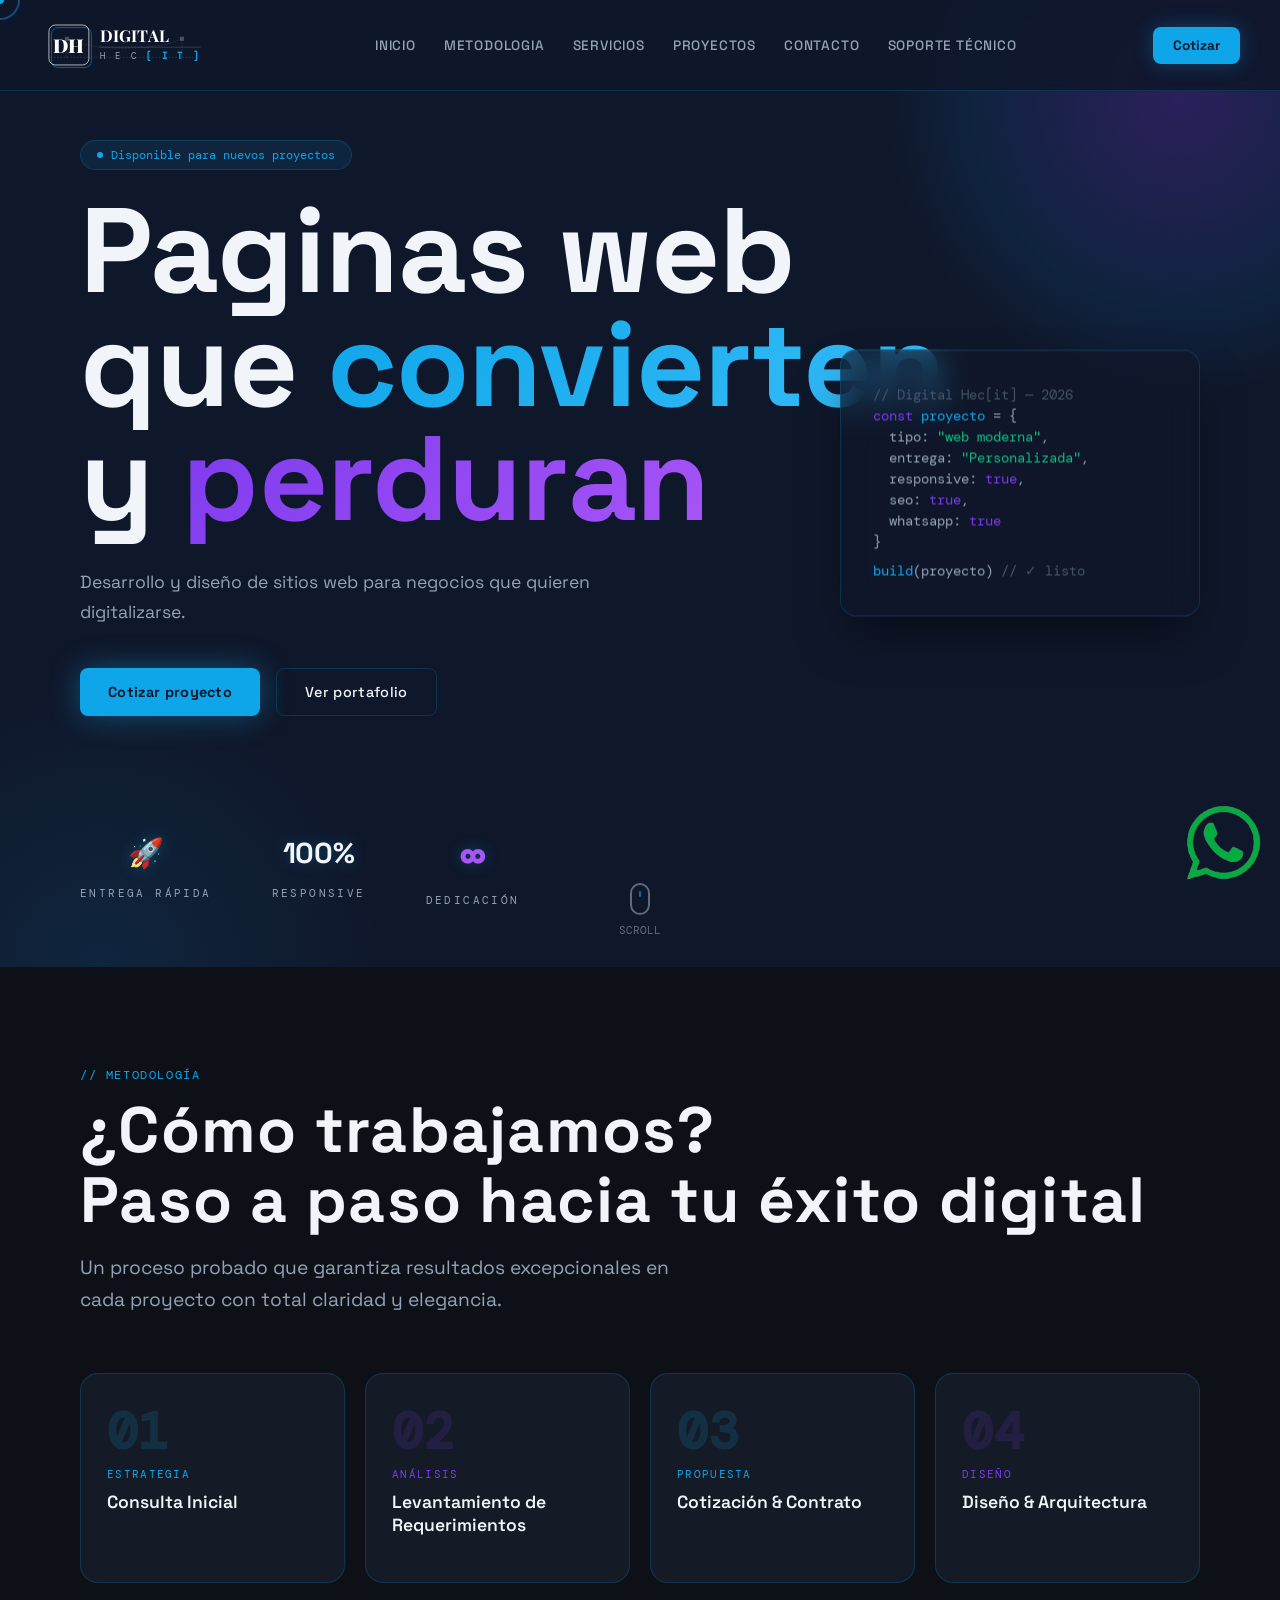
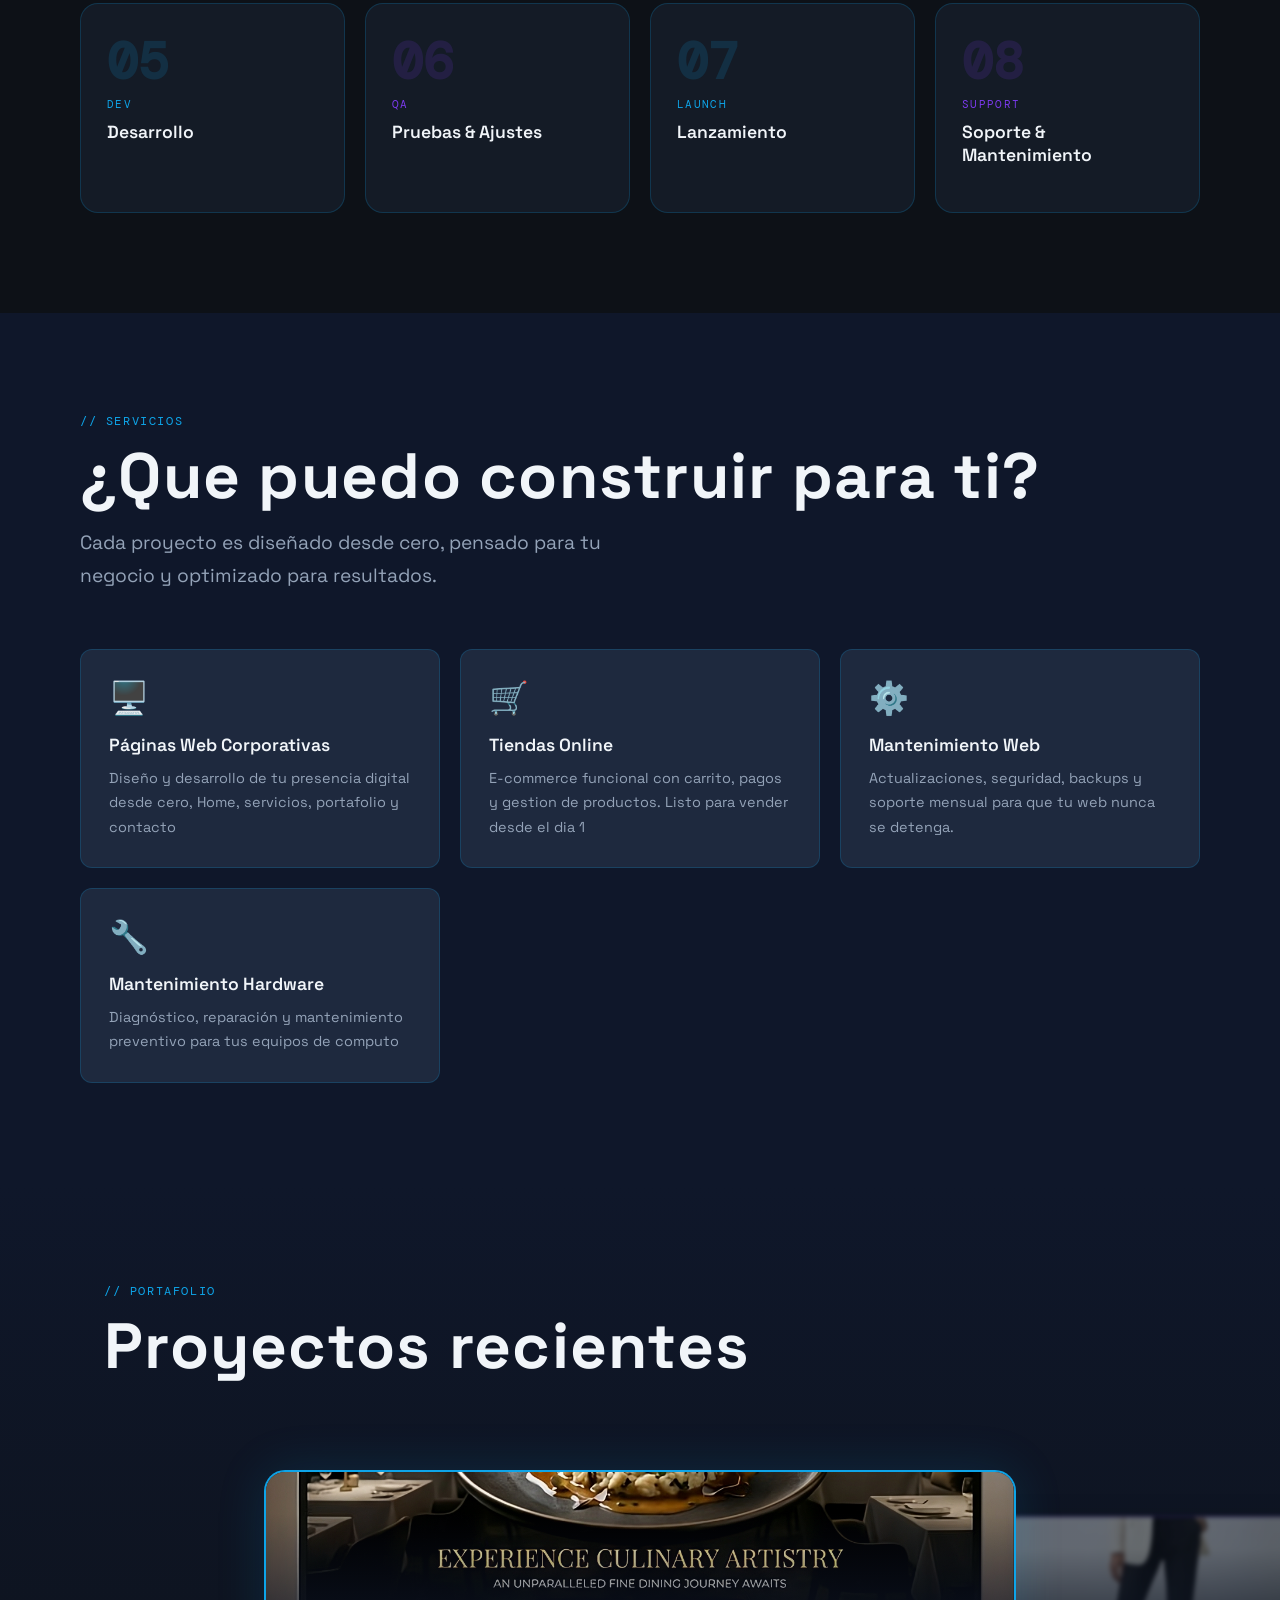
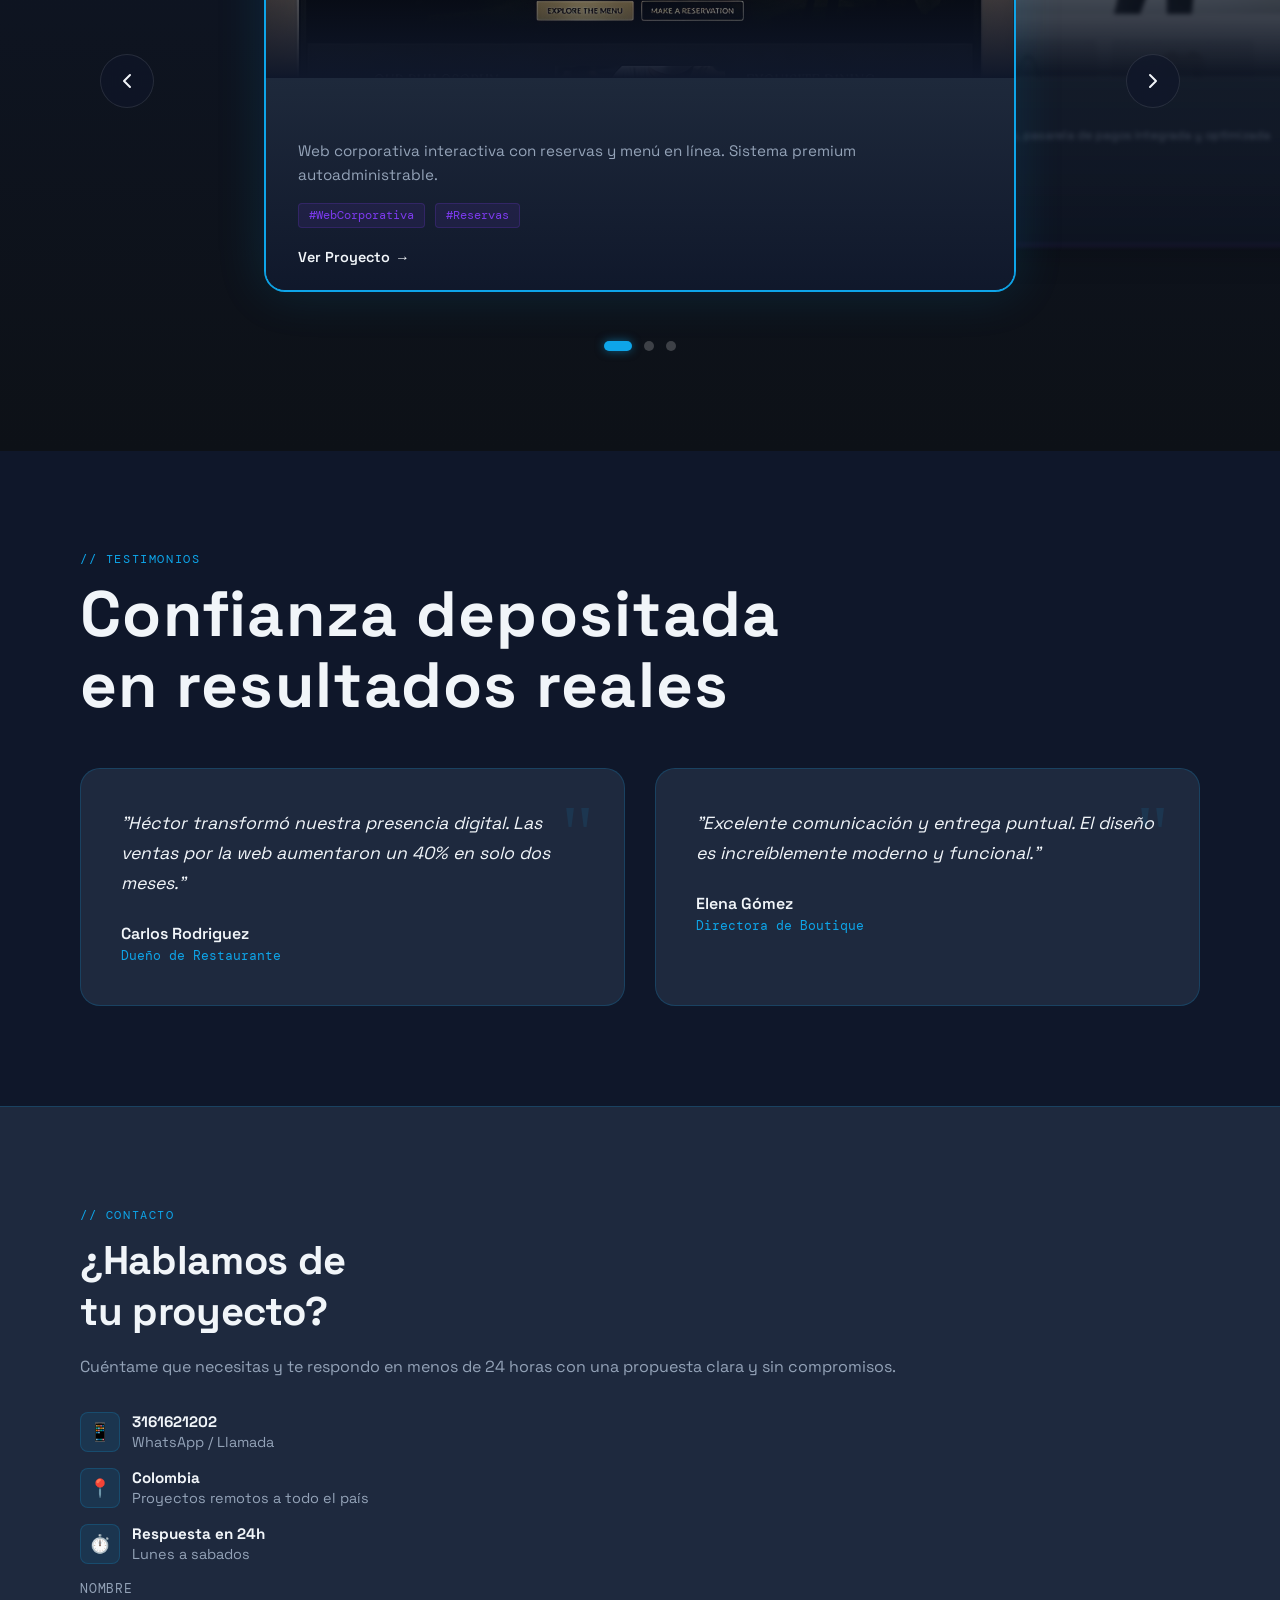
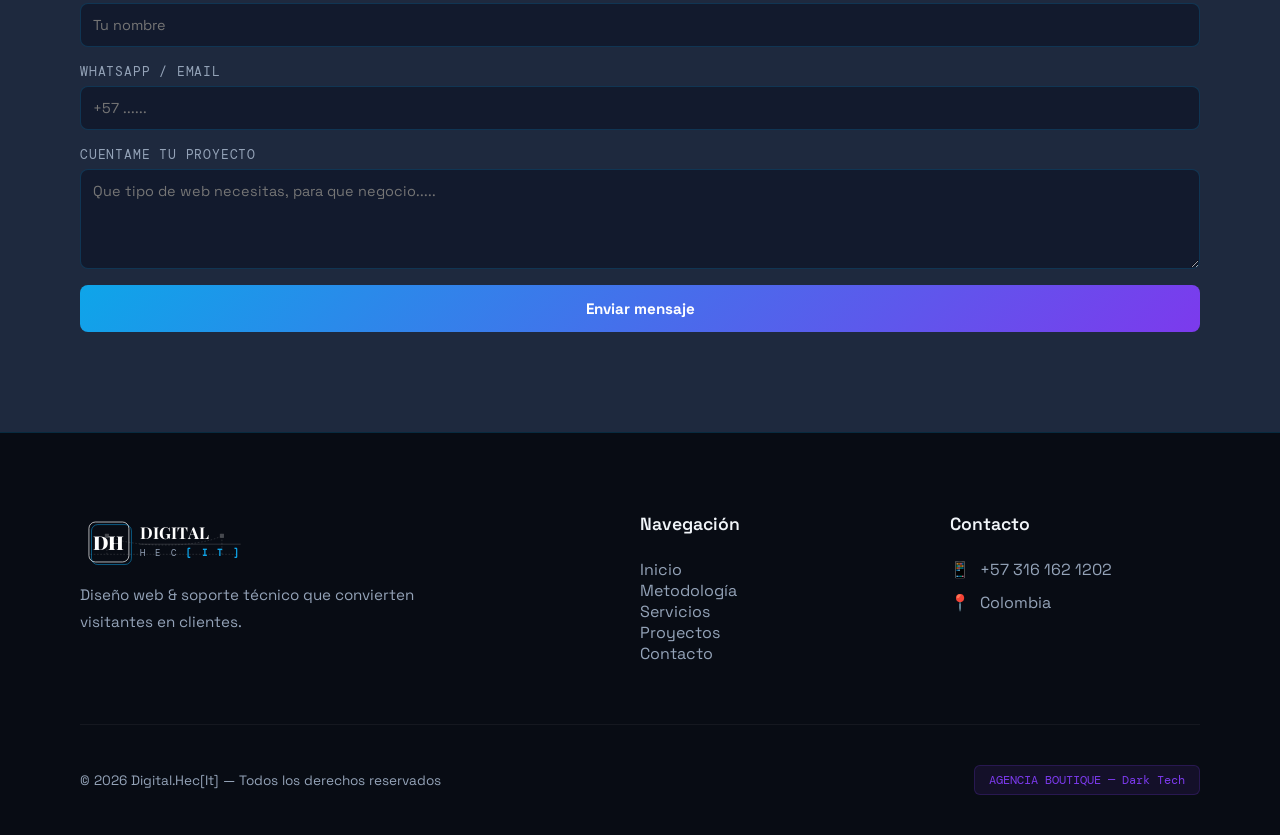
==== index.html @ c3b3c028 "feat: añadir Google Analytics para monitorización de tráfico" ====
<!DOCTYPE html>
<html lang="es">

<head>
    <meta charset="UTF-8">
    <meta name="viewport" content="width=device-width, initial-scale=1.0">
    <title>Digital.Hec[It] | Desarrollo Web & Soporte Técnico</title>
    <meta name="description" content="Digital.Hec[It] - Diseño web y soporte técnico de alto impacto.">

    <!--       Open Graph      -->
    <meta property="og:type" content="website">
    <meta property="og:title" content="Digital.Hec[It] | Diseño Web Premium">
    <meta property="og:description" content="Transformamos tu negocio con estrategias digitales de alto impacto.">
    <meta property="og:image" content="https://hecit.digital/Asset/projects/restaurante.png">

    <!-- Fuentes -->
    <link
        href="https://fonts.googleapis.com/css2?family=Space+Grotesk:wght@300;400;500;600;700&family=DM+Mono:wght@400;500&family=Playfair+Display:wght@700;900&display=swap"
        rel="stylesheet">

    <!-- Hoja de estilos externa -->
    <link rel="stylesheet" href="style.css">

    <!-- Google tag (gtag.js) -->
    <script async src="https://www.googletagmanager.com/gtag/js?id=G-S9BWEEVNX2"></script>
    <script>
        window.dataLayer = window.dataLayer || [];
        function gtag() { dataLayer.push(arguments); }
        gtag('js', new Date());

        gtag('config', 'G-S9BWEEVNX2');
    </script>
</head>

<body>
    <!--        LOADER      -->
    <div class="loader" id="loader">
        <div class="loader-content">
            <div class="loader-logo">
                <div class="brand-logo">
                    <div class="brand-bridge">
                        <svg viewBox="0 0 400 120" fill="none" xmlns="http://www.w3.org/2000/svg">
                            <path d="M20 90 H380 M60 90 V40 M340 90 V40 M60 45 C120 75 280 75 340 45" stroke="white"
                                stroke-width="2" stroke-dasharray="4 4" opacity="0.5" />
                            <rect x="55" y="40" width="10" height="10" fill="white" opacity="0.8" />
                            <rect x="335" y="40" width="10" height="10" fill="white" opacity="0.8" />
                        </svg>
                    </div>
                    <div class="brand-icon">DH</div>
                    <div class="brand-text">
                        <div class="brand-digital">DIGITAL</div>
                        <div class="brand-hecit">H E C <span>[ I T ]</span></div>
                    </div>
                </div>
            </div>
            <div class="loader-bar">
                <div class="loader-progress"></div>
            </div>
        </div>
    </div>

    <div class="cursor-dot"></div>
    <div class="cursor-outline"></div>

    <!--        NAV COMÚN       -->

    <nav id="nav-principal">
        <div class="brand-logo">
            <div class="brand-bridge">
                <svg viewBox="0 0 400 120" fill="none" xmlns="http://www.w3.org/2000/svg">
                    <path d="M20 90 H380 M60 90 V40 M340 90 V40 M60 45 C120 75 280 75 340 45" stroke="white"
                        stroke-width="2" stroke-dasharray="4 4" opacity="0.5" />
                    <rect x="55" y="40" width="10" height="10" fill="white" opacity="0.8" />
                    <rect x="335" y="40" width="10" height="10" fill="white" opacity="0.8" />
                </svg>
            </div>
            <div class="brand-icon">DH</div>
            <div class="brand-text">
                <div class="brand-digital">DIGITAL</div>
                <div class="brand-hecit">H E C <span>[ I T ]</span></div>
            </div>
        </div>
        <div class="menu-toggle" id="mobile-menu">
            <span class="bar"></span>
            <span class="bar"></span>
            <span class="bar"></span>
        </div>
        <div class="nav-links" id="nav-links">
            <!-- Grupo de enlaces de Desarrollo Web -->
            <div id="nav-web" class="nav-grupo">
                <a href="#">Inicio</a>
                <a href="#metodo">Metodologia</a>
                <a href="#servicios">Servicios</a>
                <a href="#portafolio">Proyectos</a>
                <a href="#contacto">Contacto</a>
            </div>

            <!-- Grupo de enlaces de Soporte Técnico -->
            <div id="nav-soporte" class="nav-grupo" style="display: none;">
                <a href="#">Inicio</a>
                <a href="#servicios-sop">Servicios</a>
                <a href="#proyectos">Proyectos</a>
                <a href="#acerca">Acerca de</a>
                <a href="#contacto-sop">Contacto</a>
            </div>

            <!-- Enlaces de cambio de vista -->
            <a href="#" id="link-web">Desarrollo Web</a>
            <a href="#" id="link-soporte">Soporte Técnico</a>
        </div>

        <a href="https://wa.me/573161621202" class="btn-cotizar btn-nav">Cotizar</a>
    </nav>

    <!--        VISTA 1: DESARROLLO WEB (oscura)        -->
    <main id="vista-web" class="vista activa">
        <header id="inicio-web" class="hero">
            <div class="hero-glow-container">
                <div class="hero-glow"></div>
                <div class="hero-glow"
                    style="top: auto; bottom: -300px; left: -200px; right: auto; background: radial-gradient(circle, rgba(14,165,233, 0.1) 0%, transparent 70%);">
                </div>
            </div>
            <div class="badge">
                <span class="badge-dot"></span>
                Disponible para nuevos proyectos
            </div>
            <h1 class="hero-heading">
                Paginas web <br>
                que <span class="color-accent">convierten</span><br>
                y <span class="color-violet">perduran</span>
            </h1>
            <p class="hero-sub">Desarrollo y diseño de sitios web para negocios que quieren digitalizarse.</p>
            <div class="hero-ctas">
                <a href="https://wa.me/573161621202" class="btn-primary">Cotizar proyecto</a>
                <a href="#portafolio" class="btn-ghost">Ver portafolio</a>
            </div>
            <div class="stats">
                <div class="stat-item">
                    <div class="stat-num" style="color:var(--accent)">🚀</div>
                    <div class="stat-label">Entrega Rápida</div>
                </div>
                <div class="stat-item">
                    <div class="stat-num">100%</div>
                    <div class="stat-label">Responsive</div>
                </div>
                <div class="stat-item">
                    <div class="stat-num" style="color:#A855F7; font-size: 2.8rem;">∞</div>
                    <div class="stat-label">Dedicación</div>
                </div>
            </div>
            <div class="code-float">
                <div class="code-line"><span class="com">// Digital Hec[it] — 2026</span></div>
                <div class="code-line"><span class="kw">const</span> <span class="fn">proyecto</span> = {</div>
                <div class="code-line">&nbsp;&nbsp;tipo: <span class="str">"web moderna"</span>,</div>
                <div class="code-line">&nbsp;&nbsp;entrega: <span class="str">"Personalizada"</span>,</div>
                <div class="code-line">&nbsp;&nbsp;responsive: <span class="kw">true</span>,</div>
                <div class="code-line">&nbsp;&nbsp;seo: <span class="kw">true</span>,</div>
                <div class="code-line">&nbsp;&nbsp;whatsapp: <span class="kw">true</span></div>
                <div class="code-line">}</div>
                <div class="code-line" style="margin-top:12px;"><span class="fn">build</span>(proyecto) <span
                        class="com">//
                        ✓ listo</span></div>
            </div>
            <div class="scroll-indicator">
                <div class="mouse">
                    <div class="wheel"></div>
                </div>
                <span>SCROLL</span>
            </div>
        </header>

        <!-- SECCION METODO -->
        <section id="metodo">
            <div class="section-tag">// metodología</div>
            <h2 class="section-title">¿Cómo trabajamos? <br><span>Paso a paso</span> hacia tu éxito digital</h2>
            <p class="section-sub">Un proceso probado que garantiza resultados excepcionales en cada proyecto con total
                claridad
                y elegancia.</p>


            <div class="method-grid">

                <div class="method-card">
                    <div class="card-head">
                        <div class="step-big-num">01</div>
                        <span class="step-tag">ESTRATEGIA</span>
                        <h3>Consulta Inicial</h3>
                    </div>
                    <div class="card-reveal">
                        <p class="card-reveal-desc">Entendemos tu visión, objetivos y contexto del negocio para trazar
                            la ruta
                            más efectiva.</p>
                        <ul class="card-reveal-list">
                            <li>Reunión inicial sin compromiso</li>
                            <li>Análisis del negocio y contexto</li>
                            <li>Definición de objetivos claros</li>
                            <li>Identificación de oportunidades</li>
                        </ul>
                    </div>
                </div>

                <div class="method-card">
                    <div class="card-head">
                        <div class="step-big-num">02</div>
                        <span class="step-tag">ANÁLISIS</span>
                        <h3>Levantamiento de Requerimientos</h3>
                    </div>
                    <div class="card-reveal">
                        <p class="card-reveal-desc">Documentamos lo que necesita el proyecto y definimos el alcance
                            exacto.</p>
                        <ul class="card-reveal-list">
                            <li>Documentación detallada</li>
                            <li>Definición del alcance (scope)</li>
                            <li>Priorización de funcionalidades</li>
                            <li>Entrega de brief técnico</li>
                        </ul>
                    </div>
                </div>

                <div class="method-card">
                    <div class="card-head">
                        <div class="step-big-num">03</div>
                        <span class="step-tag">PROPUESTA</span>
                        <h3>Cotización &amp; Contrato</h3>
                    </div>
                    <div class="card-reveal">
                        <p class="card-reveal-desc">Propuesta formal con costos, cronograma y contrato firmado antes de
                            iniciar.
                        </p>
                        <ul class="card-reveal-list">
                            <li>Propuesta formal detallada</li>
                            <li>Desglose de costos y tiempos</li>
                            <li>Negociación y ajustes</li>
                            <li>Firma de contrato</li>
                        </ul>
                    </div>
                </div>

                <div class="method-card">
                    <div class="card-head">
                        <div class="step-big-num">04</div>
                        <span class="step-tag">DISEÑO</span>
                        <h3>Diseño &amp; Arquitectura</h3>
                    </div>
                    <div class="card-reveal">
                        <p class="card-reveal-desc">Wireframes y mockups de alta fidelidad. El cliente aprueba antes de
                            codificar.</p>
                        <ul class="card-reveal-list">
                            <li>Wireframes de baja fidelidad</li>
                            <li>Mockups de alta fidelidad</li>
                            <li>Aprobación del cliente</li>
                            <li>Arquitectura técnica definida</li>
                        </ul>
                    </div>
                </div>

                <div class="method-card">
                    <div class="card-head">
                        <div class="step-big-num">05</div>
                        <span class="step-tag">DEV</span>
                        <h3>Desarrollo</h3>
                    </div>
                    <div class="card-reveal">
                        <p class="card-reveal-desc">Construcción con las mejores tecnologías. Demos periódicas para ver
                            el
                            avance.</p>
                        <ul class="card-reveal-list">
                            <li>Código limpio y escalable</li>
                            <li>Demos periódicas de avance</li>
                            <li>Control de versiones (Git)</li>
                            <li>Integraciones y APIs</li>
                        </ul>
                    </div>
                </div>

                <div class="method-card">
                    <div class="card-head">
                        <div class="step-big-num">06</div>
                        <span class="step-tag">QA</span>
                        <h3>Pruebas &amp; Ajustes</h3>
                    </div>
                    <div class="card-reveal">
                        <p class="card-reveal-desc">Testing exhaustivo en múltiples dispositivos y revisión final del
                            cliente.
                        </p>
                        <ul class="card-reveal-list">
                            <li>Testing multi-dispositivo</li>
                            <li>Rendimiento y SEO</li>
                            <li>Corrección de errores</li>
                            <li>Aprobación final</li>
                        </ul>
                    </div>
                </div>

                <div class="method-card">
                    <div class="card-head">
                        <div class="step-big-num">07</div>
                        <span class="step-tag">LAUNCH</span>
                        <h3>Lanzamiento</h3>
                    </div>
                    <div class="card-reveal">
                        <p class="card-reveal-desc">Deploy profesional con dominio, SSL y revisión post-lanzamiento
                            incluida.
                        </p>
                        <ul class="card-reveal-list">
                            <li>Deploy a producción</li>
                            <li>Dominio y certificado SSL</li>
                            <li>Revisión post-lanzamiento</li>
                            <li>Capacitación al cliente</li>
                        </ul>
                    </div>
                </div>

                <div class="method-card">
                    <div class="card-head">
                        <div class="step-big-num">08</div>
                        <span class="step-tag">SUPPORT</span>
                        <h3>Soporte &amp; Mantenimiento</h3>
                    </div>
                    <div class="card-reveal">
                        <p class="card-reveal-desc">Acompañamiento continuo: actualizaciones, backups y nuevas
                            funcionalidades.
                        </p>
                        <ul class="card-reveal-list">
                            <li>Actualizaciones regulares</li>
                            <li>Monitoreo y backups</li>
                            <li>Soporte técnico prioritario</li>
                            <li>Evolución del proyecto</li>
                        </ul>
                    </div>
                </div>

            </div>
        </section>

        <!-- SECCION SERVICIOS  -->
        <section id="servicios">
            <div class="section-tag">// servicios</div>
            <h2 class="section-title">¿Que puedo construir para ti?</h2>
            <p class="section-sub">Cada proyecto es diseñado desde cero, pensado para tu negocio y optimizado para
                resultados.</p>
            <div class="services-grid">
                <div class="service-card">
                    <div class="service-icon">🖥️</div>
                    <div class="service-title">Páginas Web Corporativas</div>
                    <div class="service-desc">Diseño y desarrollo de tu presencia digital desde cero, Home, servicios,
                        portafolio y contacto</div>
                </div>
                <div class="service-card">
                    <div class="service-icon">🛒</div>
                    <div class="service-title">Tiendas Online</div>
                    <div class="service-desc">E-commerce funcional con carrito, pagos y gestion de productos. Listo para
                        vender desde el dia 1</div>
                </div>
                <div class="service-card">
                    <div class="service-icon">⚙️</div>
                    <div class="service-title">Mantenimiento Web</div>
                    <div class="service-desc">Actualizaciones, seguridad, backups y soporte mensual para que tu web
                        nunca se
                        detenga.</div>
                </div>
                <div class="service-card">
                    <div class="service-icon">🔧</div>
                    <div class="service-title">Mantenimiento Hardware</div>
                    <div class="service-desc">Diagnóstico, reparación y mantenimiento preventivo para tus equipos de
                        computo
                    </div>
                </div>
            </div>
        </section>

        <!-- SECCION PORTAFOLIO -->
        <section id="portafolio">
            <div class="section-tag" style="padding: 0 24px;">// portafolio</div>
            <h2 class="section-title" style="padding: 0 24px;">Proyectos recientes</h2>

            <div class="carousel-container">
                <button class="carousel-btn prev" aria-label="Anterior">
                    <svg viewBox="0 0 24 24" width="24" height="24" stroke="currentColor" stroke-width="2" fill="none"
                        stroke-linecap="round" stroke-linejoin="round">
                        <polyline points="15 18 9 12 15 6"></polyline>
                    </svg>
                </button>
                <button class="carousel-btn next" aria-label="Siguiente">
                    <svg viewBox="0 0 24 24" width="24" height="24" stroke="currentColor" stroke-width="2" fill="none"
                        stroke-linecap="round" stroke-linejoin="round">
                        <polyline points="9 18 15 12 9 6"></polyline>
                    </svg>
                </button>

                <div class="carousel-track">
                    <!-- Slide 1 -->
                    <div class="carousel-slide slide-active" data-index="0">
                        <div class="slide-image">
                            <img src="Asset/projects/restaurante.png" alt="Restaurante Digital" loading="lazy"
                                onerror="this.src='https://images.unsplash.com/photo-1517248135467-4c7edcad34c4?q=80&w=800&auto=format&fit=crop'">
                            <div class="slide-overlay"></div>
                        </div>
                        <div class="slide-info">
                            <h4>Restaurante Digital</h4>
                            <p>Web corporativa interactiva con reservas y menú en línea. Sistema premium
                                autoadministrable.</p>
                            <div class="slide-tags">
                                <span>#WebCorporativa</span>
                                <span>#Reservas</span>
                            </div>
                            <a href="#" class="slide-link">Ver Proyecto</a>
                        </div>
                    </div>

                    <!-- Slide 2 -->
                    <div class="carousel-slide slide-next" data-index="1">
                        <div class="slide-image">
                            <img src="Asset/projects/ecommerce.png" alt="E-commerce Moda" loading="lazy"
                                onerror="this.src='https://images.unsplash.com/photo-1441986300917-64674bd600d8?q=80&w=800&auto=format&fit=crop'">
                            <div class="slide-overlay"></div>
                        </div>
                        <div class="slide-info">
                            <h4>E-commerce Moda</h4>
                            <p>Plataforma de ventas con carrito inteligente, pasarela de pagos integrada y optimizada
                                para altas
                                conversiones.</p>
                            <div class="slide-tags">
                                <span>#TiendaOnline</span>
                                <span>#Pagos</span>
                            </div>
                            <a href="#" class="slide-link">Ver Proyecto</a>
                        </div>
                    </div>

                    <!-- Slide 3 -->
                    <div class="carousel-slide slide-hidden-right" data-index="2">
                        <div class="slide-image">
                            <img src="Asset/projects/legal.png" alt="Consultoría Legal" loading="lazy"
                                onerror="this.src='https://images.unsplash.com/photo-1589829085413-56de8ae18c73?q=80&w=800&auto=format&fit=crop'">
                            <div class="slide-overlay"></div>
                        </div>
                        <div class="slide-info">
                            <h4>Consultoría Legal</h4>
                            <p>Landing page enfocada en captura rápida de clientes potenciales y validación de leads
                                calificados.</p>
                            <div class="slide-tags">
                                <span>#LandingPage</span>
                                <span>#Leads</span>
                            </div>
                            <a href="#" class="slide-link">Ver Proyecto</a>
                        </div>
                    </div>
                </div>

                <div class="carousel-dots">
                    <div class="dot active" data-index="0"></div>
                    <div class="dot" data-index="1"></div>
                    <div class="dot" data-index="2"></div>
                </div>
            </div>
        </section>

        <!-- SECCION TESTIMONIOS -->
        <section id="testimonios">
            <div class="section-tag">// testimonios</div>
            <h2 class="section-title">Confianza depositada <br>en resultados <span>reales</span></h2>

            <div class="testimonials-grid">
                <div class="testimonial-card">
                    <p class="test-text">"Héctor transformó nuestra presencia digital. Las ventas por la web aumentaron
                        un
                        40% en solo dos meses."</p>
                    <div class="test-author">
                        <div class="test-info">
                            <h4>Carlos Rodriguez</h4>
                            <span>Dueño de Restaurante</span>
                        </div>
                    </div>
                </div>
                <div class="testimonial-card">
                    <p class="test-text">"Excelente comunicación y entrega puntual. El diseño es increíblemente moderno
                        y
                        funcional."</p>
                    <div class="test-author">
                        <div class="test-info">
                            <h4>Elena Gómez</h4>
                            <span>Directora de Boutique</span>
                        </div>
                    </div>
                </div>
            </div>
        </section>

        <!-- SECCION CONTACTOS  -->
        <section id="contacto">
            <div class="contact-inner">
                <div class="contact-info">
                    <div class="section-tag">// contacto</div>
                    <h2>¿Hablamos de <br>tu proyecto?</h2>
                    <p>Cuéntame que necesitas y te respondo en menos de 24 horas con una propuesta clara y sin
                        compromisos.
                    </p>
                    <div class="contact-detail">
                        <div class="icon">📱</div>
                        <div><strong>3161621202</strong><span>WhatsApp / Llamada</span></div>
                    </div>
                    <div class="contact-detail">
                        <div class="icon">📍</div>
                        <div><strong>Colombia</strong><span>Proyectos remotos a todo el país</span></div>
                    </div>
                    <div class="contact-detail">
                        <div class="icon">⏱️</div>
                        <div><strong>Respuesta en 24h</strong><span>Lunes a sabados</span></div>
                    </div>
                    <form class="contact-form" action="https://formspree.io/f/mwvradzw" method="POST">

                        <div class="form-group">
                            <label for="name">Nombre</label>
                            <input type="text" name="nombre" placeholder="Tu nombre" required>
                        </div>

                        <div class="form-group">
                            <label for="email">WhatsApp / Email</label>
                            <input type="text" name="contacto" placeholder="+57 ......" required>
                        </div>

                        <div class="form-group">
                            <label for="message">Cuentame tu proyecto</label>
                            <textarea name="mensaje" placeholder="Que tipo de web necesitas, para que negocio....."
                                required></textarea>
                        </div>

                        <button type="submit" class="btn-submit">Enviar mensaje</button>
                    </form>
                    <!--
                    <div class="contact-form">
                        <div class="form-group"><label>Nombre</label><input type="text" placeholder="Tu nombre"></div>
                        <div class="form-group"><label>WhatsApp / Email</label><input type="text" placeholder="+57 .....">
                        </div>
                        <div class="form-group"><label>Cuentame tu proyecto</label><textarea
                                placeholder="Que tipo de web necesitas, para que negocio...."></textarea></div>
                        <button class="btn-submit">Enviar mensaje </button>
                    </div>
                -->
                </div>
            </div>
        </section>

        <a href="https://wa.me/573161621202" class="wa-button" target="_blank">
            <img src="Asset/whatsapp.png" alt="Escribeme por WhatsApp" loading="lazy">
        </a>

        <!-- PROJECT MODAL -->
        <div class="project-modal">
            <div class="modal-content">
                <button class="modal-close" id="closeModal">
                    <svg viewBox="0 0 24 24" width="24" height="24" stroke="currentColor" stroke-width="2" fill="none">
                        <line x1="18" y1="6" x2="6" y2="18"></line>
                        <line x1="6" y1="6" x2="18" y2="18"></line>
                    </svg>
                </button>
                <div class="modal-body">
                    <div class="modal-image">
                        <img id="modalImg" src="" alt="Project Preview" loading="lazy">
                    </div>
                    <div class="modal-info">
                        <h3 id="modalTitle">Project Title</h3>
                        <div class="modal-tags" id="modalTags">
                            <!-- tags go here -->
                        </div>
                        <p class="modal-desc" id="modalDesc">Project description goes here...</p>
                        <a href="#" class="modal-btn" id="modalLink" target="_blank">Visitar sitio web</a>
                    </div>
                </div>
            </div>
        </div>

    </main>

    <!--        VISTA 2: SOPORTE TÉCNICO (clara)        -->
    <main id="vista-soporte" class="vista">
        <header id="inicio-soporte" class="hero">
            <div class="hero-container">
                <div class="hero-text">
                    <h1 class="hero-title">BIENVENIDOS<br><span>SOPORTE Y
                            <br>MANTENIMIENTO<br>TECNICO A <br>COMPUTADORAS</span></h1>
                    <p class="hero-subtitle">Mantenimiento tecnico a equipos de computo</p>
                    <a href="https://wa.me/573161621202" class="btn-primary hero-btn">Poner en contacto</a>
                </div>
                <div class="hero-image">
                    <img src="Asset/img-hero2.jpg" alt="Soporte tecnico" loading="lazy" class="hero-img">
                </div>
            </div>
        </header>

        <!-- SECCION  SERVICIOS -->

        <section id="servicios-sop" class="servicios-split">
            <div class="split-container">
                <!-- Mitad izquierda: lista de servicios -->
                <div class="split-left">
                    <div class="servicios-header">
                        <span class="section-tag">// servicios</span>
                        <h2 class="split-title">Lo que hacemos</h2>
                    </div>
                    <ul class="servicios-menu" id="serviciosMenu">
                        <li class="servicio-opcion active" data-id="1">
                            <span class="servicio-icon">🛠️</span>
                            <span class="servicio-name">Mantenimiento preventivo</span>
                        </li>
                        <li class="servicio-opcion" data-id="2">
                            <span class="servicio-icon">💻</span>
                            <span class="servicio-name">Instalación y optimización</span>
                        </li>
                        <li class="servicio-opcion" data-id="3">
                            <span class="servicio-icon">🛡️</span>
                            <span class="servicio-name">Eliminación de virus</span>
                        </li>
                        <li class="servicio-opcion" data-id="4">
                            <span class="servicio-icon">💾</span>
                            <span class="servicio-name">Recuperación de datos</span>
                        </li>
                        <li class="servicio-opcion" data-id="5">
                            <span class="servicio-icon">🔧</span>
                            <span class="servicio-name">Redes y periféricos</span>
                        </li>
                    </ul>
                </div>

                <!-- Mitad derecha: detalle del servicio -->
                <div class="split-right" id="servicioDetalle">
                    <div class="detalle-inner">
                        <div class="detalle-icon">🛠️</div>
                        <h3 class="detalle-titulo">Mantenimiento preventivo</h3>
                        <p class="detalle-texto">
                            Limpieza profunda de componentes, cambio de pasta térmica y verificación de
                            ventiladores para mantener tu equipo fresco y estable.
                        </p>
                        <a href="#" class="detalle-link">Más información →</a>
                    </div>
                </div>
            </div>
        </section>

        <!-- SECCION PROYECTOS  -->
        <section id="proyectos" class="proyectos-seccion">
            <div class="proyectos-header">
                <span class="section-tag">// Casos resueltos</span>
                <h2 class="proyectos-titulo">Trabajos recientes</h2>
                <p class="proyecto-subtitulo">Cada equipo es tratado como si fuera propio</p>
            </div>

            <div class="proyectos-grid">
                <!--    Tarjeta 1   -->
                <article class="proyecto-card">
                    <div class="proyecto-img">
                        <img src="Asset/tarjeta1.jpg" alt="Limpieza interna de laptop" loading="lazy"
                            onerror="this.src='https://via.placeholder.com/600x400/f0f9ff/0ea5e9?text=Proyecto+1'">
                        <div class="proyecto-overlay">
                            <span class="proyecto-ver">Ver caso →</span>
                        </div>
                    </div>
                    <div class="proyecto-info">
                        <h3 class="proyecto-nombre">Limpieza profunda + cambio de pasta</h3>
                        <p class="proyecto-desc">Laptop Dell con sobrecalentamiento. Quedó en 45°C bajo carga.</p>
                        <div class="proyecto-tags">
                            <span>Mantenimiento</span>
                            <span>Hardware</span>
                        </div>
                    </div>
                </article>

                <!--    Tarjeta 2   -->
                <article class="proyecto-card">
                    <div class="proyecto-img">
                        <img src="Asset/tarjeta2.jpg" alt="Recuperación de datos" loading="lazy"
                            onerror="this.src='https://via.placeholder.com/600x400/f0f9ff/7c3aed?text=Proyecto+2'">
                        <div class="proyecto-overlay">
                            <span class="proyecto-ver">Ver caso →</span>
                        </div>
                    </div>
                    <div class="proyecto-info">
                        <h3 class="proyecto-nombre">Rescate de datos de disco duro</h3>
                        <p class="proyecto-desc">Recuperación del 98% de archivos de un disco con sectores dañados.</p>
                        <div class="proyecto-tags">
                            <span>Recuperación</span>
                            <span>Datos</span>
                        </div>
                    </div>
                </article>

                <!--    Tarjeta 3   -->
                <article class="proyecto-card">
                    <div class="proyecto-img">
                        <img src="Asset/tarjeta3.jpg" alt="Instalación de red WiFi" loading="lazy"
                            onerror="this.src='https://via.placeholder.com/600x400/f0f9ff/0ea5e9?text=Proyecto+3'">
                        <div class="proyecto-overlay">
                            <span class="proyecto-ver">Ver caso →</span>
                        </div>
                    </div>
                    <div class="proyecto-info">
                        <h3 class="proyecto-nombre">Configuración de red doméstica</h3>
                        <p class="proyecto-desc">Instalación de router, repetidor y configuración de impresora en red.
                        </p>
                        <div class="proyecto-tags">
                            <span>Redes</span>
                            <span>WiFi</span>
                        </div>
                    </div>
                </article>
            </div>
        </section>

        <!-- SECCION ACERCA DE   -->
        <section id="acerca" class="about-digitalb">
            <div class="about-wrapper">
                <!-- Mitad izquierda: imagen -->
                <div class="about-imagen">
                    <img src="Asset/acerca2.avif" alt="Digital.Hec[It]" loading="lazy"
                        onerror="this.src='https://via.placeholder.com/600x700/0f172a/0ea5e9?text=Digital.Hec%5BIt%5D'">
                    <div class="about-imagen-marca">
                        <span>DH</span>
                    </div>
                </div>

                <!-- Mitad derecha: contenido -->
                <div class="about-contenido">
                    <span class="section-tag">// acerca de</span>
                    <h2 class="about-titulo">Tecnología que <br>trabaja para ti</h2>
                    <div class="about-linea"></div>
                    <p class="about-descripcion">
                        Detrás de cada servicio hay un técnico que entiende la importancia de tu equipo.
                        Con más de 5 años de experiencia en mantenimiento de computadoras, impresoras y redes,
                        ayudo a profesionales y pequeñas empresas a mantener su tecnología funcionando sin
                        interrupciones.
                    </p>
                    <p class="about-descripcion">
                        Mi enfoque combina diagnóstico preciso, reparación efectiva y comunicación clara.
                        Porque un equipo bien mantenido es sinónimo de productividad.
                    </p>

                    <!-- Datos destacados -->
                    <div class="about-valores">
                        <div class="valor-item">
                            <span class="valor-numero">+5</span>
                            <span class="valor-etiqueta">Años activo</span>
                        </div>
                        <div class="valor-item">
                            <span class="valor-numero">+50</span>
                            <span class="valor-etiqueta">Clientes satisfechos</span>
                        </div>
                        <div class="valor-item">
                            <span class="valor-numero">24h</span>
                            <span class="valor-etiqueta">Respuesta</span>
                        </div>
                    </div>

                    <a href="https://wa.me/573161621202" class="about-btn">Conversemos →</a>
                </div>
            </div>
        </section>

        <!--    SECCION CONTACTO    -->
        <section id="contacto-sop" class="contacto-seccion">
            <div class="contacto-container">
                <div class="contacto-info">
                    <span class="section-tag">// contacto</span>
                    <h2 class="contacto-titulo">Conversemos</h2>
                    <p class="contacto-descripcion">
                        Cuéntame qué problema tienes con tu computadora o red. Te respondo en menos de 24h.
                    </p>
                    <div class="contacto-detalles">
                        <div class="contacto-item">
                            <span class="contacto-icon">📱</span>
                            <div>
                                <strong>+57 316 162 1202</strong>
                                <span>WhatsApp / Llamada</span>
                            </div>
                        </div>
                        <div class="contacto-item">
                            <span class="contacto-icon">📍</span>
                            <div>
                                <strong>Colombia</strong>
                                <span>Proyectos remotos a todo el país</span>
                            </div>
                        </div>
                        <div class="contacto-item">
                            <span class="contacto-icon">⏱️</span>
                            <div>
                                <strong>Respuesta en 24h</strong>
                                <span>Lunes a sábado</span>
                            </div>
                        </div>
                    </div>
                </div>

                <div class="contacto-formulario">
                    <form class="form-contacto" action="https://formspree.io/f/mwvradzw" method="POST">
                        <div class="form-grupo">
                            <label for="nombre">Nombre</label>
                            <input type="text" id="nombre" name="nombre" placeholder="Ej: María García" required>
                        </div>
                        <div class="form-grupo">
                            <label for="contacto">WhatsApp / Email</label>
                            <input type="text" id="contacto-input" name="contacto" placeholder="+57 300 123 4567"
                                required>
                        </div>
                        <div class="form-grupo">
                            <label for="mensaje">Describe tu problema</label>
                            <textarea id="mensaje" name="mensaje" rows="4"
                                placeholder="Cuéntame qué problema tienes con tu computadora o red. Te respondo en menos de 24h."
                                required></textarea>
                        </div>
                        <button type="submit" class="form-boton">Enviar mensaje</button>
                    </form>
                </div>
            </div>
        </section>

    </main>

    <!--        FOOTER COMÚN        -->
    <footer id="footer-principal">
        <div class="footer-content">
            <div class="footer-top">
                <div class="footer-brand">
                    <div class="brand-logo">
                        <div class="brand-bridge">
                            <svg viewBox="0 0 400 120" fill="none" xmlns="http://www.w3.org/2000/svg">
                                <path d="M20 90 H380 M60 90 V40 M340 90 V40 M60 45 C120 75 280 75 340 45" stroke="white"
                                    stroke-width="2" stroke-dasharray="4 4" opacity="0.5" />
                                <rect x="55" y="40" width="10" height="10" fill="white" opacity="0.8" />
                                <rect x="335" y="40" width="10" height="10" fill="white" opacity="0.8" />
                            </svg>
                        </div>
                        <div class="brand-icon">DH</div>
                        <div class="brand-text">
                            <div class="brand-digital">DIGITAL</div>
                            <div class="brand-hecit">H E C <span>[ I T ]</span></div>
                        </div>
                    </div>
                    <p class="footer-desc">Diseño web & soporte técnico que convierten visitantes en clientes.</p>
                </div>
                <div class="footer-links-group">
                    <h4>Navegación</h4>
                    <!-- Enlaces visibles en Desarrollo Web -->
                    <ul id="footer-nav-web" class="footer-nav-lista">
                        <li><a href="#">Inicio</a></li>
                        <li><a href="#metodo">Metodología</a></li>
                        <li><a href="#servicios">Servicios</a></li>
                        <li><a href="#portafolio">Proyectos</a></li>
                        <li><a href="#contacto">Contacto</a></li>
                    </ul>
                    <!-- Enlaces visibles en Soporte Técnico -->
                    <ul id="footer-nav-soporte" class="footer-nav-lista" style="display: none;">
                        <li><a href="#">Inicio</a></li>
                        <li><a href="#servicios-sop">Servicios</a></li>
                        <li><a href="#proyectos">Proyectos</a></li>
                        <li><a href="#acerca">Acerca de</a></li>
                        <li><a href="#contacto-sop">Contacto</a></li>
                    </ul>
                </div>
                <div class="footer-contact-group">
                    <h4>Contacto</h4>
                    <p><span>📱</span> +57 316 162 1202</p>
                    <p><span>📍</span> Colombia</p>
                </div>
            </div>
            <div class="footer-bottom">
                <div class="footer-copy">© 2026 Digital.Hec[It] — Todos los derechos reservados</div>
                <div class="footer-note">AGENCIA BOUTIQUE — Dark Tech</div>
            </div>
        </div>
    </footer>

    <!--        BOTÓN WHATSAPP FIJO         -->
    <a href="https://wa.me/573161621202" class="wa-button" target="_blank" aria-label="Contactar por WhatsApp">
        <img src="Asset/whatsapp.png" alt="WhatsApp" loading="lazy" onerror="this.style.display='none'">
    </a>

    <!--        MODAL COMÚN (si se usa en ambas vistas)         -->
    <div class="project-modal" id="projectModal">
        <div class="modal-content">
            <button class="modal-close" id="closeModal">&times;</button>
            <div class="modal-body">
                <div class="modal-image"><img id="modalImg" src="" alt="Preview" loading="lazy"></div>
                <div class="modal-info">
                    <h3 id="modalTitle"></h3>
                    <div class="modal-tags" id="modalTags"></div>
                    <p class="modal-desc" id="modalDesc"></p>
                    <a href="#" class="modal-btn" id="modalLink" target="_blank">Visitar sitio web</a>
                </div>
            </div>
        </div>
    </div>

    <button id="back-to-top" title="Volver arriba" style="position: fixed; bottom: 100px; right: 28px; z-index: 200;
            width: 44px; height: 44px; border-radius: 50%;
            background: var(--accent); color: #0f172a; border: none;
            font-size: 1.4rem; cursor: pointer; opacity: 0;
            transition: opacity 0.3s; display: flex; align-items: center; justify-content: center;
            box-shadow: 0 4px 12px rgba(14,165,233,0.3);">↑</button>

    <!--        SCRIPTS         -->
    <script src="scripts.js"></script>
</body>

</html>
---- style.css ----
/* =============================================
   VARIABLES GLOBALES (Tema oscuro por defecto)
   ============================================= */
:root {
   --bg: #0f172A;
   --bg2: #1E293E;
   --accent: #0EA5E9;
   --violet: #7C3AED;
   --text: #F1F5F9;
   --text2: #F1F5F9;
   --muted: #94A3B8;
   --muted2: #64748B;
   --boder: rgba(14, 165, 233, 0.2);
   --nav-bg: rgba(15, 23, 42, 0.85);
   --text-nav: #94A3B8;
}

/* =============================================
   TEMA CLARO (Soporte Técnico)
   ============================================= */
body.tema-claro {
   --bg: #ADD8E6;
   --bg2: #26619C;
   --accent: #0EA5E9;
   --violet: #7C3AED;
   --text: #2A3439;
   --text2: #2A3439;
   --muted: #64748B;
   --muted2: #475569;
   --boder: rgba(14, 165, 233, 0.2);
   --nav-bg: #1164B4;
   --text-nav: #C0C0C0;
}

/* =============================================
   ESTILOS GENERALES (body, fuentes, scroll)
   ============================================= */
* {
   margin: 0;
   padding: 0;
   box-sizing: border-box;
}

html {
   scroll-behavior: smooth;
}

body {
   background: var(--bg);
   color: var(--text);
   font-family: 'Space Grotesk', sans-serif;
   overflow-x: hidden;
   transition: background 0.5s ease, color 0.5s ease;
}

/* =============================================
   UTILIDADES (vistas, loader, botón WA, modal)
   ============================================= */
/*.vista {
   display: block;
   opacity: 0;
   pointer-events: none;
   transition: opacity 0.3s ease;
   position: absolute;
   inset: 0;
}

.vista.activa {
   opacity: 1;
   pointer-events: auto;
   position: relative;
}*/

.vista {
   display: none;
}

.vista.activa {
   display: block;
}

/* =============================================
   LOADER
   ============================================= */
.loader {
   position: fixed;
   inset: 0;
   background: var(--bg);
   z-index: 9999;
   display: flex;
   justify-content: center;
   align-items: center;
   transition: opacity 0.5s ease;
}

.loader-content {
   text-align: center;
}

.loader-logo {
   font-family: 'DM Mono', monospace;
   font-size: 2rem;
   color: var(--accent);
   margin-bottom: 20px;
}

.loader-logo span {
   color: var(--violet);
}

.loader-bar {
   width: 200px;
   height: 2px;
   background: rgba(255, 255, 255, 0.1);
   border-radius: 10px;
   overflow: hidden;
   margin: 0 auto;
}

.loader-progress {
   width: 100%;
   height: 100%;
   background: linear-gradient(90deg, var(--accent), var(--violet));
   animation: loading 1.5s ease-in-out infinite;
   transform-origin: left;
}

@keyframes loading {
   0% {
      transform: scaleX(0);
   }

   50% {
      transform: scaleX(1);
   }

   100% {
      transform: scaleX(0);
      transform-origin: right;
   }
}

/* Ajustes para Loader */
.loader-logo .brand-logo {
   transform: scale(1.4);
   margin-bottom: 30px;
}

/* =============================================
   WA BUTTON
   ============================================= */
.wa-button {
   position: fixed;
   bottom: 28px;
   right: 28px;
   z-index: 200;
   width: 56px;
   height: 56px;
   border-radius: 50%;
   background: transparent;
   display: flex;
   align-items: center;
   justify-content: center;
   box-shadow: none;
   text-decoration: none;
   font-size: 1.5rem;
   animation: waPulse 2s ease-in-out infinite;
}

.wa-button img {
   width: 80px;
   height: auto;
   transition: transform 0.3s;
}

.wa-button:hover img {
   transform: scale(1.1);
}

@keyframes waPulse {

   0%,
   100% {
      box-shadow: 0 4px 20px rgba(37, 211, 102, 0.5);
   }

   50% {
      box-shadow: 0 4px 40px rgba(37, 211, 102, 0.8), 0 0 0 8px rgba(37, 211, 102, 0.1);
   }
}

/* =============================================
   PROJECT MODAL
   ============================================= */
.project-modal {
   position: fixed;
   inset: 0;
   background: rgba(15, 23, 42, 0.85);
   backdrop-filter: blur(8px);
   z-index: 2000;
   display: flex;
   align-items: center;
   justify-content: center;
   opacity: 0;
   pointer-events: none;
   transition: opacity 0.4s ease;
   padding: 24px;
}

.project-modal.active {
   opacity: 1;
   pointer-events: all;
}

.modal-content {
   background: var(--bg);
   border: 1px solid var(--boder);
   border-radius: 20px;
   width: 100%;
   max-width: 900px;
   max-height: 90vh;
   overflow-y: auto;
   position: relative;
   transform: translateY(30px) scale(0.95);
   transition: transform 0.4s cubic-bezier(0.175, 0.885, 0.32, 1.275);
   box-shadow: 0 25px 50px -12px rgba(0, 0, 0, 0.5);
}

.project-modal.active .modal-content {
   transform: translateY(0) scale(1);
}

.modal-close {
   position: absolute;
   top: 20px;
   right: 20px;
   width: 40px;
   height: 40px;
   border-radius: 50%;
   background: rgba(15, 23, 42, 0.6);
   border: 1px solid var(--boder);
   color: var(--text);
   display: flex;
   align-items: center;
   justify-content: center;
   cursor: pointer;
   z-index: 10;
   transition: all 0.3s;
}

.modal-close:hover {
   background: var(--accent);
   border-color: var(--accent);
   transform: rotate(90deg);
}

.modal-body {
   display: grid;
   grid-template-columns: 1fr 1fr;
   gap: 0;
}

.modal-image {
   width: 100%;
   height: 100%;
   min-height: 300px;
   position: relative;
   background: var(--bg2);
}

.modal-image img {
   width: 100%;
   height: 100%;
   object-fit: cover;
   position: absolute;
   inset: 0;
}

.modal-info {
   padding: 40px;
   display: flex;
   flex-direction: column;
}

.modal-info h3 {
   font-size: 2rem;
   font-weight: 700;
   margin-bottom: 12px;
   background: var(--gradient);
   -webkit-background-clip: text;
   background-clip: text;
   -webkit-text-fill-color: transparent;
}

.modal-info .modal-tags {
   display: flex;
   gap: 8px;
   margin-bottom: 24px;
   flex-wrap: wrap;
}

.modal-info .modal-tags span {
   font-family: 'DM Mono', monospace;
   font-size: 0.75rem;
   color: var(--violet);
   background: rgba(124, 58, 237, 0.1);
   padding: 4px 10px;
   border-radius: 4px;
   border: 1px solid rgba(124, 58, 237, 0.2);
}

.modal-desc {
   color: var(--muted);
   line-height: 1.7;
   font-size: 1rem;
   margin-bottom: 32px;
   flex: 1;
}

.modal-btn {
   display: inline-flex;
   align-items: center;
   justify-content: center;
   gap: 10px;
   padding: 14px 28px;
   background: linear-gradient(90deg, var(--accent), var(--violet));
   color: white;
   text-decoration: none;
   border-radius: 8px;
   font-weight: 600;
   transition: transform 0.3s, box-shadow 0.3s;
   text-align: center;
}

.modal-btn:hover {
   transform: translateY(-2px);
   box-shadow: 0 10px 20px rgba(14, 165, 233, 0.3);
}

@media (max-width: 768px) {
   .modal-body {
      grid-template-columns: 1fr;
   }

   .modal-image {
      height: 250px;
      min-height: auto;
   }

   .modal-info {
      padding: 30px 20px;
   }
}

/* =============================================
   LOGO COMÚN
   ============================================= */
.brand-logo {
   display: flex;
   align-items: center;
   gap: 12px;
   text-decoration: none;
   user-select: none;
   position: relative;
   /* Para el puente */
   padding: 5px 10px;
}

.brand-bridge {
   position: absolute;
   inset: 0;
   z-index: -1;
   opacity: 0.3;
   pointer-events: none;
   display: flex;
   align-items: center;
   justify-content: center;
}

.brand-bridge svg {
   width: 100%;
   height: 100%;
   object-fit: contain;
}

.brand-icon {
   position: relative;
   width: 48px;
   height: 48px;
   display: flex;
   align-items: center;
   justify-content: center;
   font-family: 'Playfair Display', serif;
   font-weight: 900;
   font-size: 1.4rem;
   color: #fff;
   z-index: 1;
}

.brand-icon::before,
.brand-icon::after {
   content: '';
   position: absolute;
   inset: 0;
   border: 1px solid rgba(255, 255, 255, 0.8);
   border-radius: 8px;
}

.brand-icon::after {
   transform: translate(3px, 3px);
   border-color: var(--accent);
   opacity: 0.6;
   z-index: -1;
}

.brand-text {
   display: flex;
   flex-direction: column;
   justify-content: center;
}

.brand-digital {
   font-family: 'Playfair Display', serif;
   font-weight: 700;
   font-size: 1.2rem;
   line-height: 1;
   letter-spacing: 0.02em;
   color: #fff;
   padding-bottom: 2px;
   border-bottom: 1px solid rgba(255, 255, 255, 0.2);
}

.brand-hecit {
   font-family: 'DM Mono', monospace;
   font-size: 0.65rem;
   letter-spacing: 0.3em;
   color: var(--muted);
   padding-top: 4px;
   text-transform: uppercase;
}

.brand-hecit span {
   color: var(--accent);
   font-weight: 600;
}

/* =============================================
   NAV COMÚN
   ============================================= */
nav {
   position: fixed;
   top: 0;
   left: 0;
   right: 0;
   z-index: 100;
   display: flex;
   justify-content: space-between;
   align-items: center;
   padding: 16px 40px;
   background: rgba(15, 23, 42, 0.85);
   backdrop-filter: blur(10px);
   border-bottom: 1px solid var(--boder);
}

/* Ajustes de tamaño para Nav */
nav .brand-logo {
   transform: scale(0.85);
   transform-origin: left;
}

.nav-links {
   display: flex;
   gap: 28px;
}

.nav-links a {
   color: var(--muted);
   text-decoration: none;
   font-size: 0.85rem;
   font-weight: 500;
   letter-spacing: 0.05rem;
   text-transform: uppercase;
   transition: color 0.2s;
}

.nav-links a:hover {
   color: var(--accent);
}

.nav-grupo {
   display: flex;
   gap: 28px;
}

.nav-grupo a {
   color: var(--muted);
   text-decoration: none;
   font-size: 0.85rem;
   font-weight: 500;
   letter-spacing: 0.05rem;
   text-transform: uppercase;
   transition: color 0.2s;
}

.nav-grupo a:hover {
   color: var(--accent);
}

/* MENU HAMBURGUESA */
.menu-toggle {
   display: none;
   flex-direction: column;
   cursor: pointer;
   gap: 5px;
   z-index: 101;
}

.menu-toggle .bar {
   width: 25px;
   height: 3px;
   background-color: var(--text);
   transition: all 0.3s ease;
   border-radius: 3px;
}

/*    ajusta a nav menu    */
.subnav {
   display: flex;
   justify-content: center;
   gap: 24px;
   padding: 16px 24px;
   background: var(--bg2);
   border-bottom: 1px solid var(--boder);
   position: sticky;
   top: 70px;
   /* altura del nav principal */
   z-index: 99;
   backdrop-filter: blur(10px);
}

.subnav a {
   color: var(--muted);
   text-decoration: none;
   font-size: 0.85rem;
   font-weight: 500;
   text-transform: uppercase;
   transition: color 0.2s;
}

.subnav a:hover {
   color: var(--accent);
}

/* =============================================
   CURSOR PERSONALIZADO (COMÚN)
   ============================================= */
body:not(.tema-claro) {
   cursor: none;
}

body.tema-claro {
   cursor: auto;
}

body.tema-claro .cursor-dot,
body.tema-claro .cursor-outline {
   display: none;
}

.cursor-dot {
   width: 8px;
   height: 8px;
   background: var(--accent);
   border-radius: 50%;
   position: fixed;
   pointer-events: none;
   z-index: 1000;
   transform: translate(-50%, -50%);
   transition: width 0.3s, height 0.3s;
}

.cursor-outline {
   width: 40px;
   height: 40px;
   border: 2px solid rgba(14, 165, 233, 0.4);
   border-radius: 50%;
   position: fixed;
   pointer-events: none;
   z-index: 999;
   transform: translate(-50%, -50%);
   transition: all 0.3s ease-out;
}

.cursor-dot.hover {
   width: 12px;
   height: 12px;
   background: var(--violet);
}

.cursor-outline.hover {
   width: 60px;
   height: 60px;
   border-color: var(--violet);
   background: rgba(124, 58, 237, 0.1);
}

/* =============================================
   FOOTER REFINADO (común)
   ============================================= */
footer {
   padding: 80px 80px 40px;
   background: #080c14;
   border-top: 1px solid var(--boder);
   position: relative;
   overflow: hidden;
   display: block;
}

.footer-content {
   max-width: 1200px;
   margin: 0 auto;
   position: relative;
   z-index: 10;
}

.footer-top {
   display: grid;
   grid-template-columns: 2fr 1fr 1fr;
   gap: 60px;
   padding-bottom: 60px;
   border-bottom: 1px solid rgba(255, 255, 255, 0.05);
   margin-bottom: 40px;
}

.footer-brand .footer-desc {
   color: var(--muted);
   line-height: 1.8;
   font-size: 0.95rem;
   max-width: 400px;
}

/* Logo en el footer: igual escala que el nav pero con origen centrado */
.footer-brand .brand-logo {
   transform: scale(0.85);
   transform-origin: left;
   /* mantenemos el origen a la izquierda como en el nav */
   margin-bottom: 10px;
   /* espacio respecto al texto de abajo */
   display: inline-flex;
   /* para que no ocupe todo el ancho y el puente se centre */
}

.footer-links-group h4,
.footer-contact-group h4 {
   color: var(--text);
   font-size: 1.1rem;
   margin-bottom: 24px;
   font-weight: 600;
}

.footer-links-group ul {
   list-style: none;
   padding: 0;
   display: flex;
   flex-direction: column;
   gap: 12px;
}

.footer-links-group a {
   color: var(--muted);
   text-decoration: none;
   transition: color 0.3s, padding-left 0.3s;
   display: inline-block;
}

.footer-links-group a:hover {
   color: var(--accent);
   padding-left: 5px;
}

.footer-contact-group p {
   color: var(--muted);
   margin-bottom: 12px;
   display: flex;
   align-items: center;
   gap: 10px;
}

.footer-bottom {
   display: flex;
   justify-content: space-between;
   align-items: center;
   flex-wrap: wrap;
   gap: 20px;
}

.footer-copy {
   color: var(--muted);
   font-size: 0.85rem;
}

.footer-note {
   font-family: 'DM Mono', monospace;
   font-size: 0.75rem;
   color: var(--violet);
   background: rgba(124, 58, 237, 0.1);
   padding: 6px 14px;
   border-radius: 6px;
   border: 1px solid rgba(124, 58, 237, 0.2);
}

@media (max-width: 900px) {
   .footer-top {
      grid-template-columns: 1fr;
      gap: 40px;
      text-align: center;
   }

   .footer-contact-group p {
      justify-content: center;
   }

   .footer-bottom {
      flex-direction: column;
      text-align: center;
   }
}

/* =============================================
   VISTA 1: DESARROLLO WEB (oscura)
   ============================================= */

/* Hero general */
#vista-web .hero {
   min-height: 100vh;
   display: flex;
   flex-direction: column;
   justify-content: center;
   align-items: flex-start;
   padding: 140px 80px 60px;
   position: relative;
   overflow: hidden;
}

/* Glows */
#vista-web .hero-glow-container {
   position: absolute;
   inset: 0;
   pointer-events: none;
   z-index: 0;
   transition: transform 0.6s cubic-bezier(0.23, 1, 0.32, 1);
}

#vista-web .hero-glow {
   position: absolute;
   top: -200px;
   right: -200px;
   width: 600px;
   height: 600px;
   background: radial-gradient(circle, rgba(124, 58, 237, 0.25) 0%, rgba(14, 135, 233, 0.1) 50%, transparent 70%);
   pointer-events: none;
   animation: pulse 6s ease-in-out infinite;
}

#vista-web .hero-glow--bottom {
   top: auto;
   bottom: -300px;
   left: -200px;
   right: auto;
   background: radial-gradient(circle, rgba(14, 165, 233, 0.1) 0%, transparent 70%);
}

@keyframes pulse {

   0%,
   100% {
      transform: scale(1);
      opacity: 0.8;
   }

   50% {
      transform: scale(1.1);
      opacity: 1;
   }
}

/* Badge */
#vista-web .badge {
   display: inline-flex;
   align-items: center;
   gap: 8px;
   background: rgba(14, 165, 233, 0.1);
   border: 1px solid var(--boder);
   padding: 6px 16px;
   border-radius: 999px;
   font-family: 'DM Mono', monospace;
   font-size: 0.75rem;
   color: var(--accent);
   margin-bottom: 24px;
   animation: fadeUp 0.6s both;
}

#vista-web .badge-dot {
   width: 6px;
   height: 6px;
   background: var(--accent);
   border-radius: 50%;
   animation: blink 1.5s infinite;
}

@keyframes blink {

   0%,
   100% {
      opacity: 1;
   }

   50% {
      opacity: 0.3;
   }
}

@keyframes fadeUp {
   from {
      opacity: 0;
      transform: translateY(24px);
   }

   to {
      opacity: 1;
      transform: translateY(0);
   }
}

/* Título principal */
#vista-web .hero-heading {
   font-size: clamp(3.5rem, 10vw, 7.5rem);
   font-weight: 800;
   line-height: 0.95;
   letter-spacing: -0.05rem;
   animation: fadeUp 0.6s ease 0.1s both;
   margin-bottom: 8px;
   color: var(--text);
}

#vista-web .color-accent {
   background: linear-gradient(135deg, #0EA5E9 0%, #38BDF8 100%);
   -webkit-background-clip: text;
   background-clip: text;
   -webkit-text-fill-color: transparent;
}

#vista-web .color-violet {
   background: linear-gradient(135deg, #7C3AED 0%, #A855F7 100%);
   -webkit-background-clip: text;
   background-clip: text;
   -webkit-text-fill-color: transparent;
}

/* Subtítulo */
#vista-web .hero-sub {
   max-width: 560px;
   margin-top: 24px;
   font-size: 1.1rem;
   color: var(--muted);
   line-height: 1.7;
   animation: fadeUp 0.6s ease 0.2s both;
}

/* Botones del hero */
#vista-web .hero-ctas {
   display: flex;
   gap: 16px;
   margin-top: 40px;
   flex-wrap: wrap;
   animation: fadeUp 0.6s ease 0.3s both;
}

#vista-web .btn-primary {
   display: inline-flex;
   align-items: center;
   gap: 8px;
   background: var(--accent);
   color: #0F172A;
   padding: 14px 28px;
   border-radius: 8px;
   font-weight: 700;
   font-size: 0.9rem;
   text-decoration: none;
   transition: all 0.2s;
   letter-spacing: 0.02rem;
   box-shadow: 0 0 30px rgba(14, 165, 233, 0.4);
}

#vista-web .btn-primary:hover {
   transform: translateY(-2px);
   box-shadow: 0 0 40px rgba(14, 165, 233, 0.6);
}

#vista-web .btn-ghost {
   display: inline-flex;
   align-items: center;
   gap: 8px;
   border: 1px solid var(--boder);
   color: var(--text);
   padding: 14px 28px;
   border-radius: 8px;
   font-weight: 500;
   font-size: 0.9rem;
   text-decoration: none;
   transition: all 0.2s;
   letter-spacing: 0.02rem;
}

#vista-web .btn-ghost:hover {
   border-color: var(--accent);
   color: var(--accent);
}

.btn-cotizar {
   display: inline-flex;
   align-items: center;
   gap: 8px;
   background: var(--accent);
   color: #0F172A;
   padding: 10px 20px;
   border-radius: 8px;
   font-weight: 700;
   font-size: 0.85rem;
   text-decoration: none;
   transition: all 0.2s;
   box-shadow: 0 0 20px rgba(14, 165, 233, 0.3);
}

/* Estadísticas */
#vista-web .stats {
   display: flex;
   gap: 60px;
   margin-top: 64px;
   padding-top: 48px;
   animation: fadeUp 0.6s ease 0.4s both;
}

#vista-web .stat-item {
   display: flex;
   flex-direction: column;
   gap: 8px;
   align-items: center;
   text-align: center;
}

#vista-web .stat-num {
   font-size: 1.8rem;
   font-weight: 800;
   color: var(--text);
   font-family: 'Space Grotesk', sans-serif;
   letter-spacing: -0.02rem;
   text-shadow: 0 0 15px rgba(14, 165, 233, 0.3);
   display: flex;
   align-items: center;
   justify-content: center;
   min-height: 50px;
}

#vista-web .stat-inf {
   color: #A855F7;
   font-size: 2.8rem;
}

#vista-web .stat-label {
   font-size: 0.7rem;
   color: var(--muted);
   text-transform: uppercase;
   letter-spacing: 0.15rem;
   font-family: 'DM Mono', monospace;
   white-space: nowrap;
}

/* Código flotante */
#vista-web .code-float {
   position: absolute;
   right: 80px;
   top: 50%;
   transform: translateY(-50%);
   background: rgba(15, 23, 42, 0.6);
   border: 1px solid rgba(14, 165, 233, 0.2);
   border-radius: 16px;
   padding: 32px;
   font-family: 'DM Mono', monospace;
   font-size: 0.85rem;
   color: var(--muted);
   min-width: 360px;
   backdrop-filter: blur(16px);
   box-shadow: 0 25px 50px -12px rgba(0, 0, 0, 0.5), inset 0 1px 1px rgba(255, 255, 255, 0.05);
   animation: fadeLeft 0.8s ease 0.4s both;
}

@keyframes fadeLeft {
   from {
      opacity: 0;
      transform: translate(30px, -50%);
   }

   to {
      opacity: 1;
      transform: translate(0, -50%);
   }
}

#vista-web .code-line {
   margin: 4px 0;
}

#vista-web .code-line .kw {
   color: #7C3AED;
}

#vista-web .code-line .fn {
   color: #0EA5E9;
}

#vista-web .code-line .str {
   color: #10B981;
}

#vista-web .code-line .com {
   color: #475569;
}

/* Scroll indicator */
#vista-web .scroll-indicator {
   position: absolute;
   bottom: 30px;
   left: 50%;
   transform: translateX(-50%);
   display: flex;
   flex-direction: column;
   align-items: center;
   gap: 8px;
   color: var(--muted);
   font-size: 0.7rem;
   font-family: 'DM Mono', monospace;
   opacity: 0.6;
   animation: bounce 2s infinite;
}

#vista-web .mouse {
   width: 20px;
   height: 32px;
   border: 2px solid var(--muted);
   border-radius: 20px;
   position: relative;
}

#vista-web .wheel {
   width: 2px;
   height: 6px;
   background: var(--accent);
   position: absolute;
   top: 6px;
   left: 50%;
   transform: translateX(-50%);
   border-radius: 2px;
   animation: scrollWheel 1.5s infinite;
}

@keyframes scrollWheel {
   0% {
      opacity: 1;
      transform: translateX(-50%) translateY(0);
   }

   100% {
      opacity: 0;
      transform: translateX(-50%) translateY(12px);
   }
}

@keyframes bounce {

   0%,
   20%,
   50%,
   80%,
   100% {
      transform: translateX(-50%) translateY(0);
   }

   40% {
      transform: translateX(-50%) translateY(-10px);
   }

   60% {
      transform: translateX(-50%) translateY(-5px);
   }
}

/* Subnavegación */
#vista-web .subnav {
   display: flex;
   justify-content: center;
   gap: 24px;
   padding: 16px 24px;
   background: var(--bg2);
   border-bottom: 1px solid var(--boder);
   position: sticky;
   top: 70px;
   z-index: 99;
   backdrop-filter: blur(10px);
}

#vista-web .subnav a {
   color: var(--muted);
   text-decoration: none;
   font-size: 0.85rem;
   font-weight: 500;
   text-transform: uppercase;
   transition: color 0.2s;
}

#vista-web .subnav a:hover {
   color: var(--accent);
}

/*     SERVICIOS      */
#vista-web #servicios {
   padding: 100px 80px;
   background: var(--bg);
}

.section-tag {
   font-family: 'DM Mono', monospace;
   font-size: 0.75rem;
   color: var(--accent);
   text-transform: uppercase;
   letter-spacing: 0.1rem;
   margin-bottom: 12px;
}

h2.section-title {
   font-size: clamp(2.5rem, 5vw, 4rem);
   line-height: 1.1;
}

.section-title {
   font-size: clamp(2.2rem, 4vw, 3.2rem);
   font-weight: 700;
   letter-spacing: 0.02em;
   margin-bottom: 16px;
}

#vista-web .section-sub {
   color: var(--muted);
   font-size: 1.2rem;
   max-width: 600px;
   line-height: 1.7;
   margin-bottom: 56px;
}

#vista-web .services-grid {
   display: grid;
   grid-template-columns: repeat(auto-fit, minmax(280px, 1fr));
   gap: 20px
}

#vista-web .service-card {
   background: var(--bg2);
   border: 1px solid var(--boder);
   border-radius: 12px;
   padding: 28px;
   transition: all 0.3s;
   position: relative;
   overflow: hidden;
}

#vista-web .service-card::before {
   content: '';
   position: absolute;
   top: 0;
   left: 0;
   right: 0;
   height: 2px;
   background: linear-gradient(90deg, var(--accent), var(--violet));
   transform: scaleX(0);
   transform-origin: left;
   transition: transform 0.3s;
}

#vista-web .service-card:hover {
   border-color: rgba(14, 165, 233, 0.4);
   transform: translateY(-4px);
   box-shadow: 0 20px 40px rgba(0, 0, 0, 0.3);
}

#vista-web .service-card:hover::before {
   transform: scaleX(1);
}

#vista-web .service-icon {
   font-size: 2rem;
   margin-bottom: 16px;
}

#vista-web .service-title {
   font-size: 1.1rem;
   font-weight: 600;
   margin-bottom: 10px;
}

#vista-web .service-desc {
   color: var(--muted);
   font-size: 0.9rem;
   line-height: 1.7;
}

#vista-web .service-tag {
   display: inline-block;
   margin-top: 16px;
   padding: 4px 10px;
   background: rgba(14, 165, 233, 0.1);
   border: 1px solid var(--boder);
   border-radius: 4px;
   font-family: 'DM Mono', monospace;
   font-size: 0.7rem;
   color: var(--accent);
}

#vista-web #portafolio {
   padding: 100px 80px;
   background: linear-gradient(180deg, var(--bg) 0%, #0D1117 100%);
   overflow: hidden;
}

#vista-web .carousel-container {
   position: relative;
   width: 100%;
   max-width: 1200px;
   margin: 60px auto 30px;
   display: flex;
   align-items: center;
   justify-content: center;
   height: 480px;
   perspective: 1200px;
}

#vista-web .carousel-track {
   position: relative;
   width: 800px;
   height: 100%;
   display: flex;
   align-items: center;
   justify-content: center;
   transform-style: preserve-3d;
}

#vista-web .carousel-slide {
   position: absolute;
   width: 750px;
   height: 420px;
   border-radius: 20px;
   overflow: hidden;
   background: var(--bg2);
   border: 1px solid var(--boder);
   transition: transform 0.6s cubic-bezier(0.4, 0, 0.2, 1), opacity 0.6s ease, filter 0.6s ease, box-shadow 0.6s ease;
   cursor: pointer;
   box-shadow: 0 10px 40px rgba(0, 0, 0, 0.5);
   display: flex;
   flex-direction: column;
   user-select: none;
}

/* ESTADOS DEL CARRUSEL */
#vista-web .slide-active {
   transform: translateX(0) scale(1) translateZ(0);
   opacity: 1;
   filter: blur(0);
   z-index: 5;
   box-shadow: 0 0 50px rgba(14, 165, 233, 0.15), 0 0 0 1px var(--accent);
   border-color: var(--accent);
}

#vista-web .slide-prev {
   transform: translateX(-420px) scale(0.85) translateZ(-100px);
   opacity: 0.4;
   filter: blur(3px);
   z-index: 4;
}

#vista-web .slide-next {
   transform: translateX(420px) scale(0.85) translateZ(-100px);
   opacity: 0.4;
   filter: blur(3px);
   z-index: 4;
   border-color: var(--violet);
}

#vista-web .slide-hidden-left {
   transform: translateX(-800px) scale(0.7) translateZ(-200px);
   opacity: 0;
   z-index: 1;
}

#vista-web .slide-hidden-right {
   transform: translateX(800px) scale(0.7) translateZ(-200px);
   opacity: 0;
   z-index: 1;
}

/* CONTENIDO CARD */
#vista-web .slide-image {
   width: 100%;
   height: 250px;
   position: relative;
   overflow: hidden;
}

#vista-web .slide-image img {
   width: 100%;
   height: 100%;
   object-fit: cover;
   transition: transform 0.6s;
   pointer-events: none;
}

#vista-web .slide-active:hover .slide-image img {
   transform: scale(1.05);
}

#vista-web .slide-overlay {
   position: absolute;
   inset: 0;
   background: linear-gradient(to top, rgba(15, 23, 42, 1) 0%, transparent 80%);
   pointer-events: none;
}

#vista-web .slide-info {
   padding: 24px 32px;
   background: linear-gradient(0deg, rgba(15, 23, 42, 0.95) 0%, rgba(30, 41, 59, 0.95) 100%);
   flex: 1;
   display: flex;
   flex-direction: column;
}

#vista-web .slide-info h4 {
   font-size: 1.4rem;
   font-weight: 700;
   margin-bottom: 8px;
   background: var(--gradient);
   -webkit-background-clip: text;
   background-clip: text;
   -webkit-text-fill-color: transparent;
}

#vista-web .slide-info p {
   color: var(--muted);
   font-size: 0.95rem;
   line-height: 1.6;
   margin-bottom: 16px;
}

#vista-web .slide-tags {
   display: flex;
   gap: 10px;
   margin-bottom: auto;
}

#vista-web .slide-tags span {
   font-family: 'DM Mono', monospace;
   font-size: 0.72rem;
   color: var(--violet);
   background: rgba(124, 58, 237, 0.1);
   padding: 4px 10px;
   border-radius: 4px;
   border: 1px solid rgba(124, 58, 237, 0.2);
}

#vista-web .slide-link {
   display: inline-flex;
   align-items: center;
   gap: 8px;
   font-size: 0.9rem;
   color: var(--text);
   text-decoration: none;
   font-weight: 600;
   margin-top: 20px;
   transition: color 0.3s;
}

#vista-web .slide-link:hover {
   color: var(--accent);
}

#vista-web .slide-link::after {
   content: '→';
   font-family: 'DM Mono', monospace;
   transition: transform 0.3s;
}

#vista-web .slide-link:hover::after {
   transform: translateX(4px);
}

/* CONTROLES */
#vista-web .carousel-btn {
   position: absolute;
   top: 50%;
   transform: translateY(-50%);
   width: 54px;
   height: 54px;
   border-radius: 50%;
   background: rgba(15, 23, 42, 0.6);
   backdrop-filter: blur(12px);
   border: 1px solid rgba(255, 255, 255, 0.1);
   color: var(--text);
   display: flex;
   align-items: center;
   justify-content: center;
   cursor: pointer;
   z-index: 10;
   transition: all 0.3s ease;
}

#vista-web .carousel-btn:hover {
   background: var(--accent);
   border-color: var(--accent);
   box-shadow: 0 0 20px rgba(14, 165, 233, 0.4);
   color: #fff;
}

#vista-web .carousel-btn.prev {
   left: 20px;
}

#vista-web .carousel-btn.next {
   right: 20px;
}

#vista-web .carousel-dots {
   position: absolute;
   bottom: -30px;
   left: 50%;
   transform: translateX(-50%);
   display: flex;
   gap: 12px;
}

#vista-web .dot {
   width: 10px;
   height: 10px;
   border-radius: 50%;
   background: rgba(255, 255, 255, 0.2);
   cursor: pointer;
   transition: all 0.3s ease;
}

#vista-web .dot.active {
   width: 28px;
   border-radius: 5px;
   background: var(--accent);
   box-shadow: 0 0 10px rgba(14, 165, 233, 0.5);
}

@media(max-width: 900px) {
   #vista-web .carousel-slide {
      width: 85vw;
      height: 380px;
   }

   #vista-web .slide-prev {
      transform: translateX(-50vw) scale(0.85) translateZ(-100px);
   }

   #vista-web .slide-next {
      transform: translateX(50vw) scale(0.85) translateZ(-100px);
   }

   #vista-web .slide-hidden-left {
      transform: translateX(-100vw) scale(0.7) translateZ(-200px);
   }

   #vista-web .slide-hidden-right {
      transform: translateX(100vw) scale(0.7) translateZ(-200px);
   }

   #vista-web .carousel-btn {
      display: none;
   }

   #vista-web #portafolio {
      padding-left: 0;
      padding-right: 0;
   }
}

/* CONTACTOS */
#vista-web #contacto {
   padding: 100px 80px;
   background: var(--bg2);
   border-top: 1px solid var(--boder);
}

#vista-web .contact-inner {
   display: grid;
   grid-template-columns: 1fr;
   gap: 80px;
   align-items: center;
}

#vista-web .contact-info h2 {
   font-size: 2.5rem;
   font-weight: 700;
   letter-spacing: -0.02rem;
   margin-bottom: 16px;
}

#vista-web .contact-info p {
   color: var(--muted);
   line-height: 1.7;
   margin-bottom: 32px;
}

#vista-web .contact-detail {
   display: flex;
   align-items: center;
   gap: 12px;
   margin-bottom: 16px;
}

#vista-web .contact-detail .icon {
   width: 40px;
   height: 40px;
   background: rgba(14, 165, 233, 0.1);
   border: 1px solid var(--boder);
   border-radius: 8px;
   display: flex;
   align-items: center;
   justify-content: center;
   font-size: 1.1rem;
}

#vista-web .contact-detail span {
   color: var(--muted);
   font-size: 0.9rem;
}

#vista-web .contact-detail strong {
   display: block;
   color: var(--text);
   font-size: 0.95rem;
}

#vista-web .contact-form {
   display: flex;
   flex-direction: column;
   gap: 16px;
}

#vista-web .form-group {
   display: flex;
   flex-direction: column;
   gap: 6px;
}

#vista-web .form-group label {
   font-size: 0.8rem;
   color: var(--muted);
   text-transform: uppercase;
   letter-spacing: 0.05rem;
   font-family: 'DM Mono', monospace;
}

#vista-web .form-group input,
.form-group textarea {
   background: rgba(15, 23, 42, 0.8);
   border: 1px solid var(--boder);
   border-radius: 8px;
   padding: 12px;
   color: var(--text);
   font-family: 'Space Grotesk', sans-serif;
   font-size: 0.9rem;
   outline: none;
   transition: border-color 0.2s;
}

#vista-web .form-group input:focus,
.form-group textarea:focus {
   border-color: var(--accent);
}

#vista-web .form-group textarea {
   resize: vertical;
   min-height: 100px;
}

#vista-web .btn-submit {
   background: linear-gradient(135deg, var(--accent), var(--violet));
   color: #fff;
   border: none;
   padding: 14px;
   border-radius: 8px;
   font-weight: 700;
   font-size: 0.95rem;
   cursor: pointer;
   transition: opacity 0.2s;
   font-family: 'Space Grotesk', sans-serif;
}

#vista-web .btn-submit:hover {
   opacity: 0.9;
}

/* SCROLL REVEAL */
#vista-web .reveal {
   opacity: 0;
   transform: translateY(30px);
   transition: all 0.8s ease-out;
}

#vista-web .reveal.active {
   opacity: 1;
   transform: translateY(0);
}

/* SCROLL INDICATOR */
#vista-web .scroll-indicator {
   position: absolute;
   bottom: 30px;
   left: 50%;
   transform: translateX(-50%);
   display: flex;
   flex-direction: column;
   align-items: center;
   gap: 8px;
   color: var(--muted);
   font-size: 0.7rem;
   font-family: 'DM Mono', monospace;
   opacity: 0.6;
   animation: bounce 2s infinite;
}

#vista-web .mouse {
   width: 20px;
   height: 32px;
   border: 2px solid var(--muted);
   border-radius: 20px;
   position: relative;
}

#vista-web .wheel {
   width: 2px;
   height: 6px;
   background: var(--accent);
   position: absolute;
   top: 6px;
   left: 50%;
   transform: translateX(-50%);
   border-radius: 2px;
   animation: scrollWheel 1.5s infinite;
}

@keyframes scrollWheel {
   0% {
      opacity: 1;
      transform: translateX(-50%) translateY(0);
   }

   100% {
      opacity: 0;
      transform: translateX(-50%) translateY(12px);
   }
}

@keyframes bounce {

   0%,
   20%,
   50%,
   80%,
   100% {
      transform: translateX(-50%) translateY(0);
   }

   40% {
      transform: translateX(-50%) translateY(-10px);
   }

   60% {
      transform: translateX(-50%) translateY(-5px);
   }
}

/* METODO — CARDS */
#vista-web #metodo {
   padding: 100px 80px;
   background: #0D1117;
}

#vista-web .method-grid {
   display: grid;
   grid-template-columns: repeat(auto-fit, minmax(250px, 1fr));
   gap: 20px;
   margin-top: 48px;
}

#vista-web .method-card {
   background: rgba(30, 41, 59, 0.45);
   border: 1px solid var(--boder);
   border-radius: 18px;
   padding: 32px 26px;
   position: relative;
   overflow: hidden;
   cursor: default;
   display: flex;
   flex-direction: column;
   min-height: 210px;
   transition: border-color 0.35s ease, box-shadow 0.35s ease, background 0.35s ease;
}

#vista-web .method-card::before {
   content: '';
   position: absolute;
   inset: 0;
   border-radius: 18px;
   opacity: 0;
   background: radial-gradient(circle at 30% 30%, rgba(14, 165, 233, 0.08), transparent 70%);
   transition: opacity 0.4s ease;
}

#vista-web .method-card:hover::before {
   opacity: 1;
}

#vista-web .method-card:hover {
   border-color: var(--accent);
   box-shadow: 0 8px 32px rgba(14, 165, 233, 0.1);
}

#vista-web .method-card:nth-child(even):hover {
   border-color: var(--violet);
   box-shadow: 0 8px 32px rgba(124, 58, 237, 0.1);
}

#vista-web .method-card:nth-child(even)::before {
   background: radial-gradient(circle at 30% 30%, rgba(124, 58, 237, 0.08), transparent 70%);
}

/* HEAD — compresses on hover */
#vista-web .card-head {
   transition: transform 0.4s cubic-bezier(0.4, 0, 0.2, 1), margin-bottom 0.4s ease;
   transform-origin: top left;
   margin-bottom: 0;
}

#vista-web .method-card:hover .card-head {
   transform: scale(0.82);
   margin-bottom: -12px;
}

#vista-web .step-big-num {
   font-family: 'DM Mono', monospace;
   font-size: 3.2rem;
   font-weight: 700;
   line-height: 1;
   color: rgba(14, 165, 233, 0.15);
   margin-bottom: 10px;
   transition: color 0.3s ease;
}

#vista-web .method-card:hover .step-big-num {
   color: rgba(14, 165, 233, 0.25);
}

#vista-web .method-card:nth-child(even) .step-big-num {
   color: rgba(124, 58, 237, 0.15);
}

#vista-web .method-card:nth-child(even):hover .step-big-num {
   color: rgba(124, 58, 237, 0.25);
}

#vista-web .step-tag {
   font-family: 'DM Mono', monospace;
   font-size: 0.68rem;
   color: var(--accent);
   letter-spacing: 0.12em;
   margin-bottom: 10px;
   display: block;
}

#vista-web .method-card:nth-child(even) .step-tag {
   color: var(--violet);
}

#vista-web .method-card h3 {
   font-size: 1.1rem;
   color: var(--text);
   font-weight: 600;
   line-height: 1.3;
   margin: 0;
}

/* REVEAL — slides in on hover */
#vista-web .card-reveal {
   max-height: 0;
   overflow: hidden;
   opacity: 0;
   transition: max-height 0.45s ease, opacity 0.35s ease 0.05s, margin-top 0.35s ease;
   margin-top: 0;
}

#vista-web .method-card:hover .card-reveal {
   max-height: 220px;
   opacity: 1;
   margin-top: 16px;
}

#vista-web .card-reveal-desc {
   font-size: 0.95rem;
   color: rgba(255, 255, 255, 0.85);
   /* Un color un poco más claro para sobresalir */
   line-height: 1.6;
   margin-bottom: 12px;
}

#vista-web .card-reveal-list {
   list-style: none;
   padding: 0;
   margin: 0;
}

#vista-web .card-reveal-list li {
   font-size: 0.88rem;
   color: rgba(255, 255, 255, 0.75);
   padding: 3px 0;
   display: flex;
   align-items: center;
   gap: 7px;
}

#vista-web .card-reveal-list li::before {
   content: '→';
   color: var(--accent);
   font-size: 0.7rem;
   font-family: 'DM Mono', monospace;
   flex-shrink: 0;
}

#vista-web .method-card:nth-child(even) .card-reveal-list li::before {
   color: var(--violet);
}

/* TESTIMONIOS (Mover fuera también para que se vean en desktop) */
#vista-web #testimonios {
   padding: 100px 80px;
   background: var(--bg);
}

#vista-web .testimonials-grid {
   display: grid;
   grid-template-columns: repeat(auto-fit, minmax(300px, 1fr));
   gap: 30px;
   margin-top: 48px;
}

#vista-web .testimonial-card {
   background: var(--bg2);
   border: 1px solid var(--boder);
   padding: 40px;
   border-radius: 20px;
   position: relative;
}

#vista-web .testimonial-card::before {
   content: '"';
   position: absolute;
   top: 20px;
   right: 30px;
   font-size: 5rem;
   color: var(--accent);
   opacity: 0.1;
   font-family: serif;
}

#vista-web .test-text {
   font-size: 1.1rem;
   line-height: 1.7;
   color: var(--text);
   margin-bottom: 24px;
   font-style: italic;
}

#vista-web .test-author {
   display: flex;
   align-items: center;
   gap: 12px;
}

#vista-web .test-info h4 {
   font-size: 1rem;
   font-weight: 600;
}

#vista-web .test-info span {
   font-size: 0.8rem;
   color: var(--accent);
   font-family: 'DM Mono', monospace;
}



/* CURSOR 
.cursor-dot {
   width: 8px;
   height: 8px;
   background: var(--accent);
   border-radius: 50%;
   position: fixed;
   pointer-events: none;
   z-index: 1000;
   transform: translate(-50%, -50%);
   transition: width 0.3s, height 0.3s;
}

.cursor-outline {
   width: 40px;
   height: 40px;
   border: 2px solid rgba(14, 165, 233, 0.4);
   border-radius: 50%;
   position: fixed;
   pointer-events: none;
   z-index: 999;
   transform: translate(-50%, -50%);
   transition: all 0.3s ease-out;
}

.cursor-dot.hover {
   width: 12px;
   height: 12px;
   background: var(--violet);
}

.cursor-outline.hover {
   width: 60px;
   height: 60px;
   border-color: var(--violet);
   background: rgba(124, 58, 237, 0.1);
}
*/

/* =============================================
   VISTA 2: SOPORTE TÉCNICO (clara)
   ============================================= */

/* HEADER HERO */
#vista-soporte .hero {
   min-height: 100vh;
   display: flex;
   align-items: stretch;
   justify-content: center;
   padding: 0;
   /*120px 40px 80px;*/
   margin: 0;
   overflow: hidden;
   /*position: relative;*/
}

#vista-soporte .hero-container {
   /*max-width: 1300px;*/
   width: 100%;
   display: flex;
   align-items: center;
   justify-content: space-between;
   gap: 0;
   /*60px*/
   min-height: 100vh;
   flex-wrap: nowrap;
}

#vista-soporte .hero-text {
   flex: 0 0 50%;
   display: flex;
   flex-direction: column;
   justify-content: center;
   padding: 80px 60px;
   /*min-width: 280px;*/
}

/* tipografia hero */
#vista-soporte .hero-title {
   font-family: 'Playfair Display', serif;
   font-size: clamp(2.5rem, 6vw, 4rem);
   font-weight: 900;
   line-height: 1.2;
   color: var(--text2);
   margin-bottom: 1.5rem;
}

#vista-soporte .hero-subtitle {
   font-size: 1.2rem;
   color: var(--muted2);
   margin-bottom: 2rem;
}

#vista-soporte .hero-btn {
   display: inline-flex;
   align-items: center;
   gap: 8px;
   background: var(--accent);
   color: #fff;
   padding: 12px 24px;
   border-radius: 12px;
   font-weight: 600;
   text-transform: uppercase;
   letter-spacing: 0.05em;
   font-size: 0.9rem;
   transition: all 0.3s ease;
   text-decoration: none;
   border: none;
   box-shadow: 0 4px 12px rgba(14, 165, 233, 0.3);
}

#vista-soporte .hero-btn:hover {
   background: #0284c7;
   transform: translateY(-2px);
   color: white;
   box-shadow: 0 6px 16px rgba(14, 165, 233, 0.4);
}

/* IMAGEN */
#vista-soporte .hero-image {
   flex: 0 0 50%;
   position: relative;
   overflow: hidden;
}

#vista-soporte .hero-image img {
   width: 100%;
   height: 100%;
   object-fit: cover;
   display: block;
}

#vista-soporte .hero-image::after {
   content: '';
   position: absolute;
   inset: 0;
   background: rgba(15, 23, 42, 0.2);
   pointer-events: none;
}

/* Responsive (móvil) */
@media (max-width: 900px) {
   #vista-soporte .hero {
      padding: 0;
   }

   #vista-soporte .hero-container {
      flex-direction: column;
   }

   #vista-soporte .hero-text,
   #vista-soporte .hero-image {
      flex: 0 0 auto;
      width: 100%;
      min-height: 50vh;
   }

   #vista-soporte .hero-text {
      padding: 100px 24px 60px;
      text-align: center;
   }

   #vista-soporte .hero-img {
      padding: 60px 24px;
      text-align: center;
   }
}

/* ===== SECCION SERVICIOS ===== */
#vista-soporte .servicios-split {
   position: relative;
   width: 100%;
   min-height: 85vh;
   display: flex;
   align-items: stretch;
   overflow: hidden;
}

#vista-soporte .split-container {
   display: flex;
   width: 100%;
   min-height: 85vh;
}

/* ---- mitad izquierda (lista) ---- */
#vista-soporte .split-left {
   width: 50%;
   background: #E6F0FA;
   /* azul muy claro, casi gris */
   padding: 80px 60px;
   display: flex;
   flex-direction: column;
   justify-content: center;
   border-right: 1px solid rgba(0, 0, 0, 0.05);
}

#vista-soporte .servicios-header {
   margin-bottom: 48px;
}

#vista-soporte .section-tag {
   font-family: 'DM Mono', monospace;
   font-size: 0.75rem;
   color: var(--accent);
   text-transform: uppercase;
   letter-spacing: 0.1rem;
   margin-bottom: 8px;
}

#vista-soporte .split-title {
   font-family: 'Playfair Display', serif;
   font-size: 2.6rem;
   font-weight: 700;
   color: #1e293b;
   /* casi negro azulado */
   margin: 0;
}

/* lista de opciones */
#vista-soporte .servicios-menu {
   list-style: none;
   padding: 0;
   margin: 0;
}

#vista-soporte .servicio-opcion {
   display: flex;
   align-items: center;
   gap: 16px;
   padding: 16px 20px;
   margin-bottom: 6px;
   border-radius: 14px;
   cursor: pointer;
   transition: all 0.25s ease;
   border: 1px solid transparent;
   background: transparent;
   color: #475569;
   /* gris medio */
   font-weight: 500;
}

#vista-soporte .servicio-opcion:hover {
   background: rgba(14, 165, 233, 0.08);
   border-color: rgba(14, 165, 233, 0.25);
   color: #0f172a;
   transform: translateX(6px);
}

/* opción activa (seleccionada) */
#vista-soporte .servicio-opcion.active {
   background: white;
   border-color: var(--accent);
   box-shadow: 0 8px 18px rgba(14, 165, 233, 0.15);
   color: var(--accent);
   font-weight: 600;
}

#vista-soporte .servicio-icon {
   font-size: 1.5rem;
   flex-shrink: 0;
}

/* ---- mitad derecha (detalle) ---- */
#vista-soporte .split-right {
   width: 50%;
   background: #ffffff;
   /* blanco puro */
   padding: 80px 60px;
   display: flex;
   align-items: center;
   justify-content: center;
}

#vista-soporte .detalle-inner {
   max-width: 480px;
   width: 100%;
}

#vista-soporte .detalle-icon {
   font-size: 3rem;
   margin-bottom: 24px;
}

#vista-soporte .detalle-titulo {
   font-family: 'Playfair Display', serif;
   font-size: 2.4rem;
   font-weight: 800;
   color: #1e293b;
   margin-bottom: 20px;
   line-height: 1.2;
   background: linear-gradient(135deg, #1e293b, var(--accent));
   -webkit-background-clip: text;
   -webkit-text-fill-color: transparent;
   background-clip: text;
}

#vista-soporte .detalle-texto {
   font-size: 1.05rem;
   line-height: 1.7;
   color: #475569;
   margin-bottom: 30px;
}

#vista-soporte .detalle-link {
   display: inline-flex;
   align-items: center;
   gap: 8px;
   color: var(--accent);
   font-weight: 600;
   text-decoration: none;
   border-bottom: 2px solid transparent;
   padding-bottom: 4px;
   transition: border-color 0.25s;
}

#vista-soporte .detalle-link:hover {
   border-bottom-color: var(--accent);
}

/* ---- Responsive ---- */
@media (max-width: 900px) {
   #vista-soporte .split-container {
      flex-direction: column;
   }

   #vista-soporte .split-left,
   #vista-soporte .split-right {
      width: 100%;
      min-height: auto;
      padding: 50px 24px;
   }

   #vista-soporte .split-left {
      border-right: none;
      border-bottom: 1px solid rgba(0, 0, 0, 0.05);
   }
}

/*   SECCION PROYECTOS   */
#vista-soporte .proyectos-seccion {
   padding: 100px 40px;
   background: #ffff;
   position: relative;
   z-index: 2;
}

#vista-soporte .proyectos-header {
   text-align: center;
   margin-bottom: 60px;
}

#vista-soporte .proyectos-titulo {
   font-family: 'Playfair Display', serif;
   font-size: clamp(2.2rem, 5vw, 3rem);
   font-weight: 700;
   color: #1e293b;
   margin: 12px 0 8px;
}

#vista-soporte .proyecto-subtitulo {
   font-size: 1.1rem;
   color: #64748b;
   margin: 0;
}

/*   GRID DE TARJETAS    */
#vista-soporte .proyectos-grid {
   display: grid;
   grid-template-columns: repeat(auto-fit, minmax(320px, 1fr));
   gap: 30px;
   max-width: 1200px;
   margin: 0 auto;
}

/*   TARJETA    */
#vista-soporte .proyecto-card {
   background: #f8fafc;
   border-radius: 20px;
   overflow: hidden;
   box-shadow: 0 4px 12px rgba(0, 0, 0, 0.03);
   transition: transform 0.3s ease, box-shadow 0.3s ease;
   border: 1px solid rgba(14, 165, 233, 0.08);
}

#vista-soporte .proyecto-card:hover {
   transform: translateY(-6px);
   box-shadow: 0 20px 35px rgba(14, 165, 233, 0.1);
   border-color: rgba(14, 165, 233, 0.2);
}

/* Imagen */
#vista-soporte .proyecto-img {
   position: relative;
   overflow: hidden;
   height: 220px;
   background: #e2e8f0;
}

#vista-soporte .proyecto-img img {
   width: 100%;
   height: 100%;
   object-fit: cover;
   transition: transform 0.5s ease;
}

#vista-soporte .proyecto-card:hover .proyecto-img img {
   transform: scale(1.05);
}

/* Overlay hover */
#vista-soporte .proyecto-overlay {
   position: absolute;
   inset: 0;
   background: rgba(15, 23, 42, 0.4);
   display: flex;
   align-items: center;
   justify-content: center;
   opacity: 0;
   transition: opacity 0.3s ease;
}

#vista-soporte .proyecto-card:hover .proyecto-overlay {
   opacity: 1;
}

#vista-soporte .proyecto-ver {
   color: #fff;
   font-weight: 600;
   font-size: 0.95rem;
   border: 1px solid rgba(255, 255, 255, 0.5);
   padding: 8px 18px;
   border-radius: 30px;
   backdrop-filter: blur(4px);
   transition: background 0.3s;
}

#vista-soporte .proyecto-card:hover .proyecto-ver {
   background: rgba(255, 255, 255, 0.15);
}

/* Info inferior */
#vista-soporte .proyecto-info {
   padding: 24px 20px;
}

#vista-soporte .proyecto-nombre {
   font-family: 'Playfair Display', serif;
   font-size: 1.4rem;
   font-weight: 700;
   color: #1e293b;
   margin-bottom: 8px;
}

#vista-soporte .proyecto-desc {
   font-size: 0.95rem;
   color: #475569;
   line-height: 1.5;
   margin-bottom: 16px;
}

#vista-soporte .proyecto-tags {
   display: flex;
   gap: 8px;
   flex-wrap: wrap;
}

#vista-soporte .proyecto-tags span {
   font-family: 'DM Mono', monospace;
   font-size: 0.7rem;
   background: rgba(14, 165, 233, 0.1);
   color: var(--accent);
   padding: 4px 10px;
   border-radius: 6px;
   border: 1px solid rgba(14, 165, 233, 0.15);
}

/* Responsive */
@media (max-width: 900px) {
   #vista-soporte .proyectos-seccion {
      padding: 70px 20px;
   }

   #vista-soporte .proyectos-grid {
      grid-template-columns: 1fr;
      max-width: 450px;
      margin: 0 auto;
   }
}

/*  SECCION ACERCA DE   */
#vista-soporte .about-digitalb {
   background: #0f172a;
   color: #e2e8f0;
   position: relative;
   z-index: 2;
   overflow: hidden;
}

#vista-soporte .about-wrapper {
   display: flex;
   min-height: 85vh;
   flex-wrap: wrap;
}

/*  Mitad izquierda (imagen)    */
#vista-soporte .about-imagen {
   flex: 1 1 45%;
   position: relative;
   overflow: hidden;
   min-height: 400px;
}

#vista-soporte .about-imagen img {
   width: 100%;
   height: 100%;
   object-fit: cover;
   display: block;
   filter: brightness(0.9);
   transition: transform 0.06s ease;
}

#vista-soporte .about-imagen:hover img {
   transform: scale(1.03);
}

/*   Marca de agua / monograma sobre la imagen   */
#vista-soporte .about-imagen-marca {
   position: absolute;
   bottom: 30px;
   right: 30px;
   font-family: 'Playfair Display', serif;
   font-size: 5rem;
   font-weight: 900;
   color: rgba(255, 255, 255, 0.08);
   pointer-events: none;
   line-height: 1;
}

/* ---- Mitad derecha (contenido) ---- */
#vista-soporte .about-contenido {
   flex: 1 1 55%;
   padding: 80px 60px;
   display: flex;
   flex-direction: column;
   justify-content: center;
   background: #0f172a;
}

#vista-soporte .about-titulo {
   font-family: 'Playfair Display', serif;
   font-size: clamp(2.2rem, 5vw, 3.2rem);
   font-weight: 700;
   color: #f1f5f9;
   margin: 12px 0 0;
   line-height: 1.2;
}

#vista-soporte .about-linea {
   width: 60px;
   height: 3px;
   background: linear-gradient(90deg, var(--accent), var(--violet));
   margin: 20px 0 30px;
   border-radius: 2px;
}

#vista-soporte .about-descripcion {
   font-size: 1.05rem;
   line-height: 1.7;
   color: #cbd5e1;
   margin-bottom: 16px;
}

/* Valores numéricos */
#vista-soporte .about-valores {
   display: flex;
   gap: 50px;
   margin: 30px 0 40px;
   flex-wrap: wrap;
}

#vista-soporte .valor-item {
   display: flex;
   flex-direction: column;
}

#vista-soporte .valor-numero {
   font-family: 'Playfair Display', serif;
   font-size: 2.5rem;
   font-weight: 800;
   background: linear-gradient(135deg, var(--accent), var(--violet));
   -webkit-background-clip: text;
   -webkit-text-fill-color: transparent;
   background-clip: text;
   line-height: 1.2;
}

#vista-soporte .valor-etiqueta {
   font-family: 'DM Mono', monospace;
   font-size: 0.7rem;
   color: #94a3b8;
   text-transform: uppercase;
   letter-spacing: 0.08em;
   margin-top: 4px;
}

/* Botón */
#vista-soporte .about-btn {
   display: inline-flex;
   align-items: center;
   gap: 8px;
   background: transparent;
   color: var(--accent);
   border: 1px solid var(--accent);
   padding: 12px 28px;
   border-radius: 40px;
   font-weight: 600;
   font-size: 0.9rem;
   text-decoration: none;
   transition: all 0.3s ease;
   width: fit-content;
}

#vista-soporte .about-btn:hover {
   background: var(--accent);
   color: #0f172a;
   border-color: var(--accent);
   box-shadow: 0 6px 18px rgba(14, 165, 233, 0.3);
   transform: translateY(-2px);
}

/* Responsive */
@media (max-width: 900px) {
   #vista-soporte .about-wrapper {
      flex-direction: column;
   }

   #vista-soporte .about-imagen {
      min-height: 300px;
   }

   #vista-soporte .about-contenido {
      padding: 50px 24px;
   }

   #vista-soporte .about-valores {
      gap: 25px;
   }
}

/*  SECCION CONTACTO    */
#vista-soporte .contacto-seccion {
   padding: 100px 40px;
   background: #E6F0FA;
   /* azul muy claro */
   position: relative;
   z-index: 2;
}

#vista-soporte .contacto-container {
   max-width: 1100px;
   margin: 0 auto;
   display: grid;
   grid-template-columns: 1fr 1fr;
   gap: 60px;
   align-items: start;
}

#vista-soporte .contacto-titulo {
   font-family: 'Playfair Display', serif;
   font-size: clamp(2.2rem, 5vw, 3rem);
   font-weight: 700;
   color: #1e293b;
   margin: 12px 0 16px;
}

#vista-soporte .contacto-descripcion {
   font-size: 1.05rem;
   color: #475569;
   line-height: 1.6;
   margin-bottom: 30px;
}

#vista-soporte .contacto-detalles {
   display: flex;
   flex-direction: column;
   gap: 20px;
   margin-bottom: 30px;
}

#vista-soporte .contacto-item {
   display: flex;
   align-items: center;
   gap: 16px;
}

#vista-soporte .contacto-icon {
   font-size: 1.5rem;
   width: 40px;
   text-align: center;
}

#vista-soporte .contacto-item strong {
   display: block;
   color: #1e293b;
   font-size: 1rem;
   margin-bottom: 2px;
}

#vista-soporte .contacto-item span {
   font-size: 0.9rem;
   color: #64748b;
}

/* Formulario */
#vista-soporte .contacto-formulario {
   background: #ffffff;
   border-radius: 24px;
   padding: 40px;
   box-shadow: 0 10px 30px rgba(0, 0, 0, 0.03);
   border: 1px solid rgba(14, 165, 233, 0.08);
}

#vista-soporte .form-contacto {
   display: flex;
   flex-direction: column;
   gap: 20px;
}

#vista-soporte .form-grupo {
   display: flex;
   flex-direction: column;
   gap: 6px;
}

#vista-soporte .form-grupo label {
   font-family: 'DM Mono', monospace;
   font-size: 0.75rem;
   color: #64748b;
   text-transform: uppercase;
   letter-spacing: 0.05em;
}

#vista-soporte .form-grupo input,
#vista-soporte .form-grupo textarea {
   padding: 12px 16px;
   border: 1px solid rgba(14, 165, 233, 0.15);
   border-radius: 12px;
   font-family: 'Space Grotesk', sans-serif;
   font-size: 0.95rem;
   color: #1e293b;
   background: #f8fafc;
   outline: none;
   transition: border-color 0.3s;
}

#vista-soporte .form-grupo input:focus,
#vista-soporte .form-grupo textarea:focus {
   border-color: var(--accent);
   background: #ffffff;
}

#vista-soporte .form-boton {
   background: linear-gradient(135deg, var(--accent), var(--violet));
   color: white;
   border: none;
   padding: 14px 28px;
   border-radius: 40px;
   font-weight: 600;
   font-size: 0.95rem;
   cursor: pointer;
   transition: transform 0.3s, box-shadow 0.3s;
   text-transform: uppercase;
   letter-spacing: 0.05em;
   margin-top: 10px;
}

#vista-soporte .form-boton:hover {
   transform: translateY(-2px);
   box-shadow: 0 8px 20px rgba(14, 165, 233, 0.3);
}

/* Responsive */
@media (max-width: 900px) {
   #vista-soporte .contacto-seccion {
      padding: 70px 20px;
   }

   #vista-soporte .contacto-container {
      grid-template-columns: 1fr;
      gap: 40px;
   }

   #vista-soporte .contacto-formulario {
      padding: 30px 20px;
   }
}

/* =============================================
   RESPONSIVE (común o por vista)
   ============================================= */
@media (max-width: 900px) {

   .menu-toggle {
      display: flex;
   }

   nav .btn-primary {
      display: none;
   }

   .nav-links {
      position: fixed;
      top: 0;
      right: -100%;
      width: 250px;
      height: 100vh;
      background: rgba(15, 23, 42, 0.95);
      backdrop-filter: blur(10px);
      flex-direction: column;
      justify-content: center;
      align-items: center;
      transition: right 0.4s ease;
      box-shadow: -5px 0 15px rgba(0, 0, 0, 0.5);
   }

   .nav-links.active {
      right: 0;
   }

   .menu-toggle.is-active .bar:nth-child(1) {
      transform: translateY(8px) rotate(45deg);
   }

   .menu-toggle.is-active .bar:nth-child(2) {
      opacity: 0;
   }

   .menu-toggle.is-active .bar:nth-child(3) {
      transform: translateY(-8px) rotate(-45deg);
   }

   nav {
      padding: 14px 24px;
   }

   .nav-grupo {
      flex-direction: column;
      gap: 16px;
   }

   header {
      padding: 100px 24px 60px;
   }

   header h1 {
      font-size: clamp(2.5rem, 12vw, 4rem);
      line-height: 1;
   }

   .code-float {
      display: none;
   }

   .stats {
      flex-wrap: wrap;
      gap: 32px;
      margin-top: 40px;
      padding-top: 32px;
   }

   .stat-num {
      font-size: 1.2rem;
   }

   #servicios,
   #portafolio,
   #testimonios,
   #metodo,
   #contacto {
      padding: 60px 24px;
   }

   .testimonials-grid {
      grid-template-columns: 1fr;
   }

   .timeline::before {
      left: 20px;
   }

   .timeline-item,
   .timeline-item:nth-child(even) {
      justify-content: flex-start;
      padding-left: 52px;
      padding-right: 0;
   }

   .timeline-dot {
      left: 20px;
   }

   .contact-inner {
      grid-template-columns: 1fr;
      gap: 40px;
   }

   .stats {
      flex-wrap: wrap;
      gap: 24px;
   }

   footer {
      flex-direction: column;
      gap: 12px;
      text-align: center;
      padding: 24px;
   }
}

/* Animación para el toast */
@keyframes fadeUpToast {
   from {
      opacity: 0;
      transform: translateX(-50%) translateY(20px);
   }

   to {
      opacity: 1;
      transform: translateX(-50%) translateY(0);
   }
}
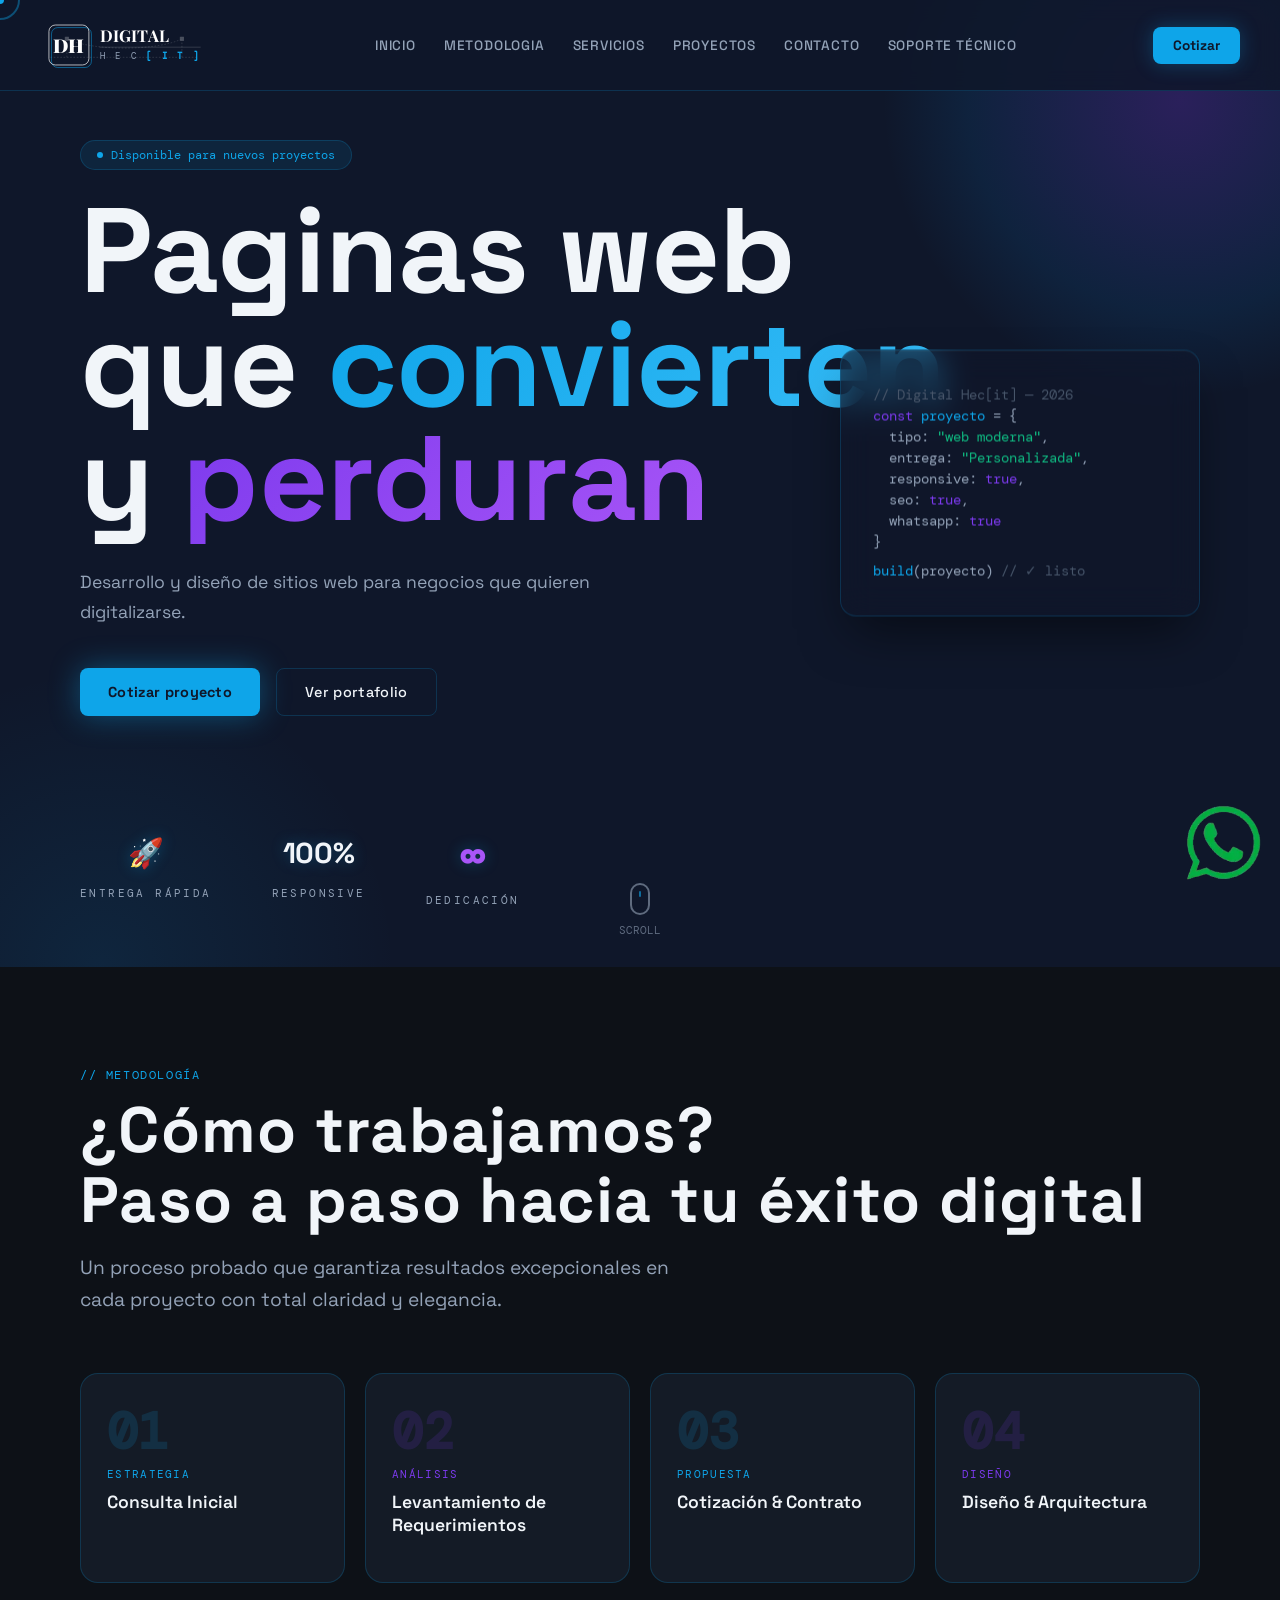
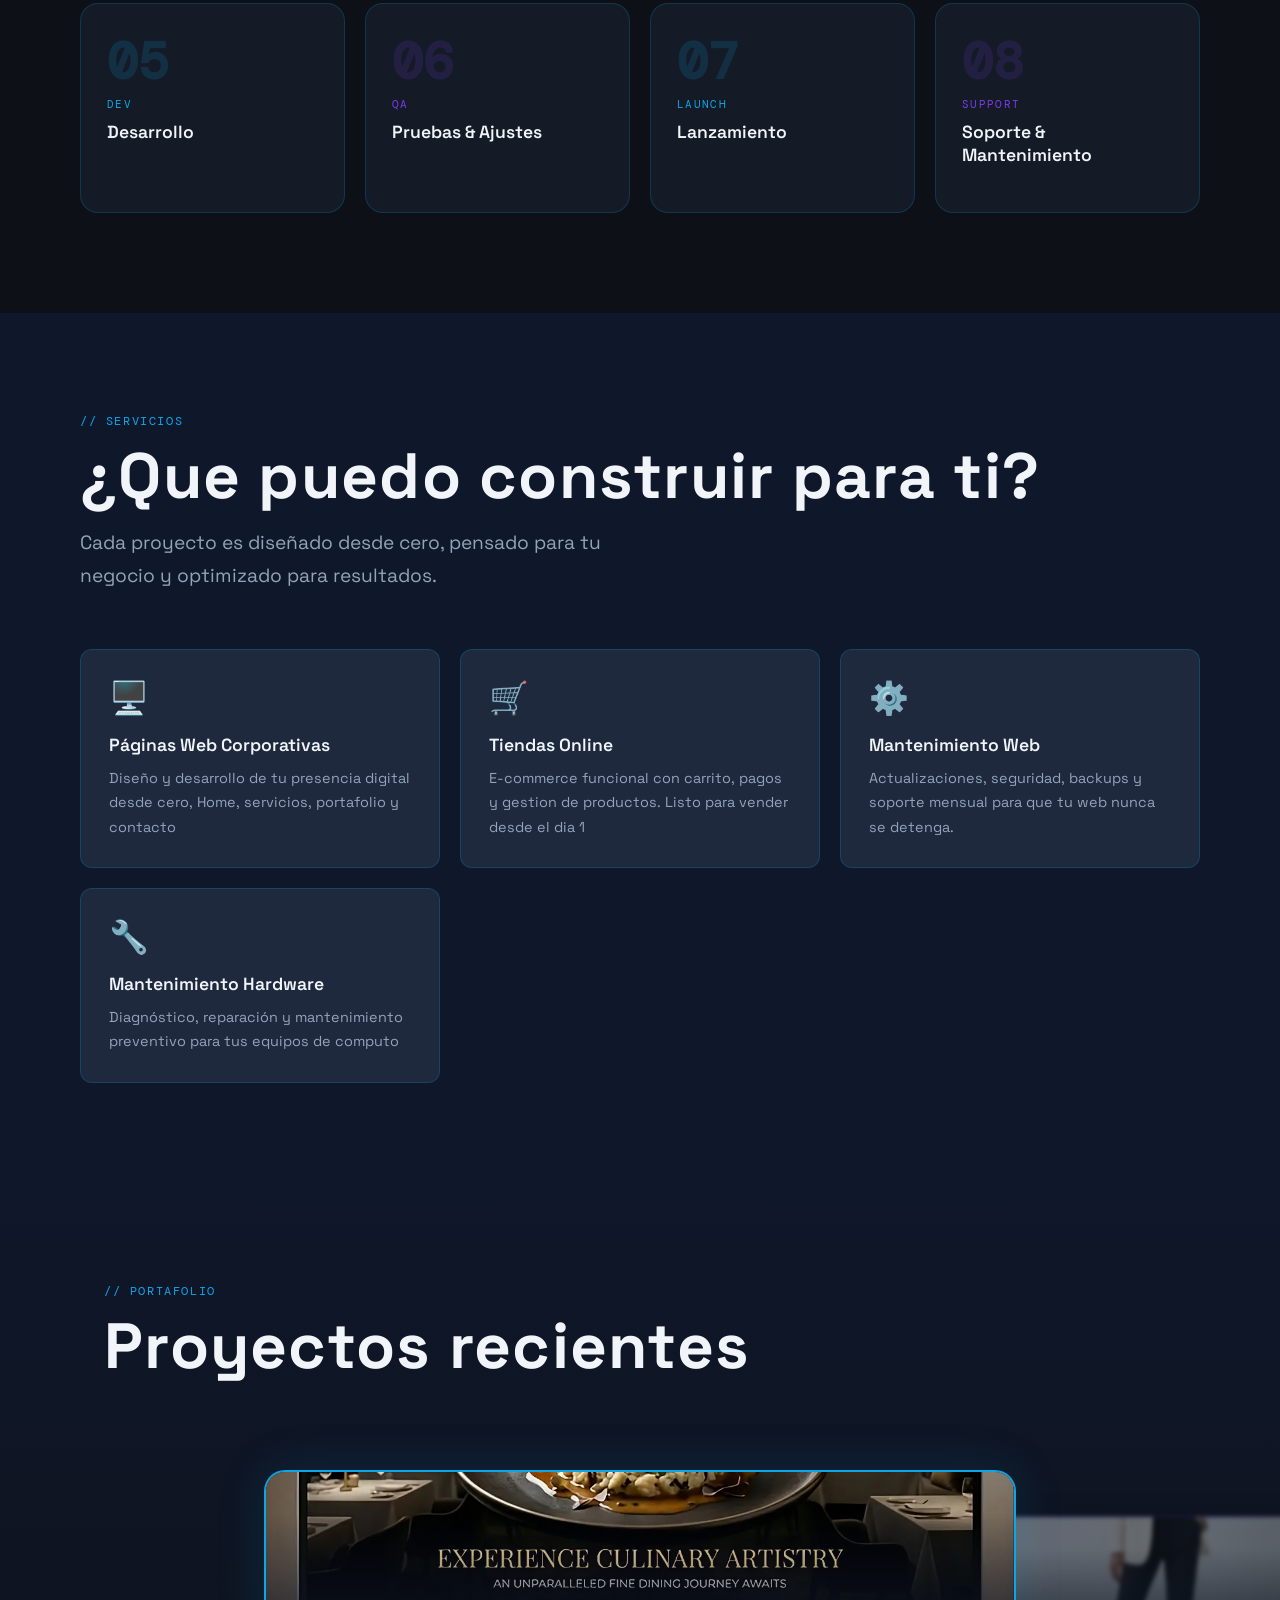
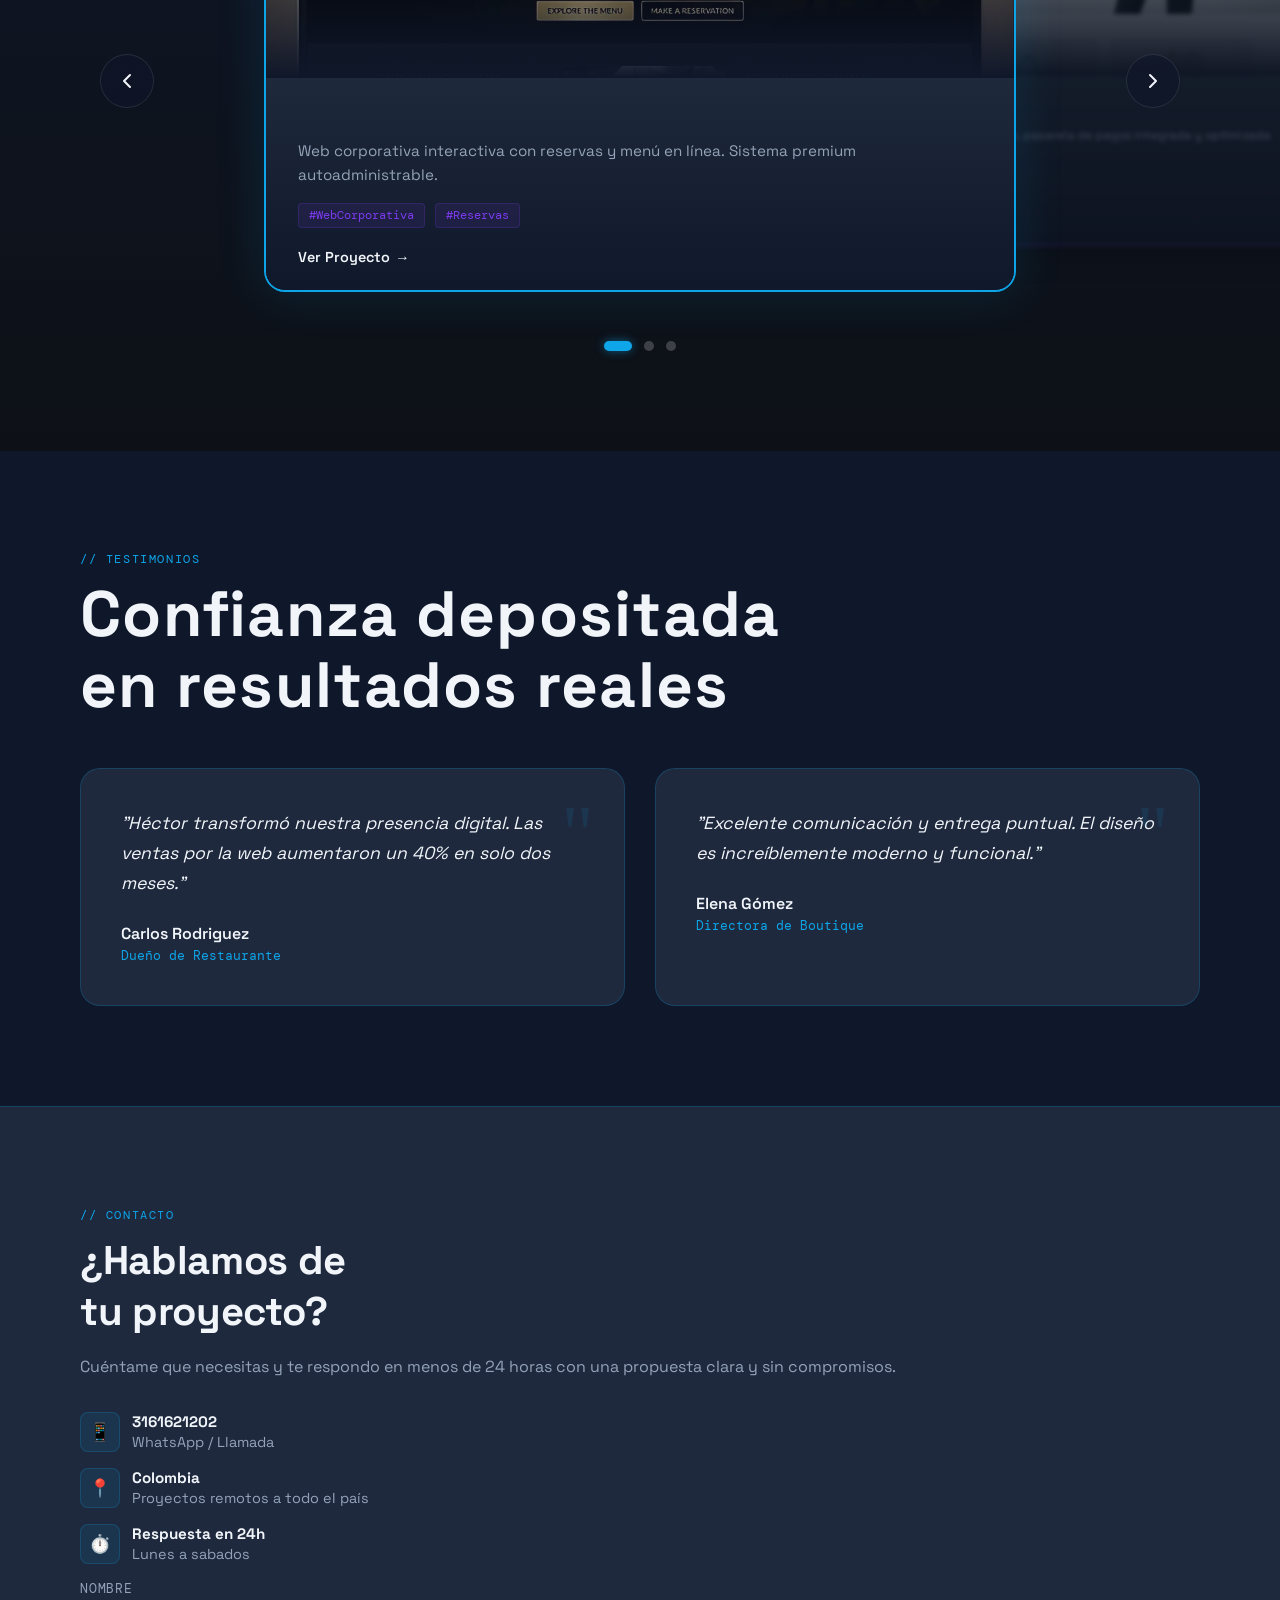
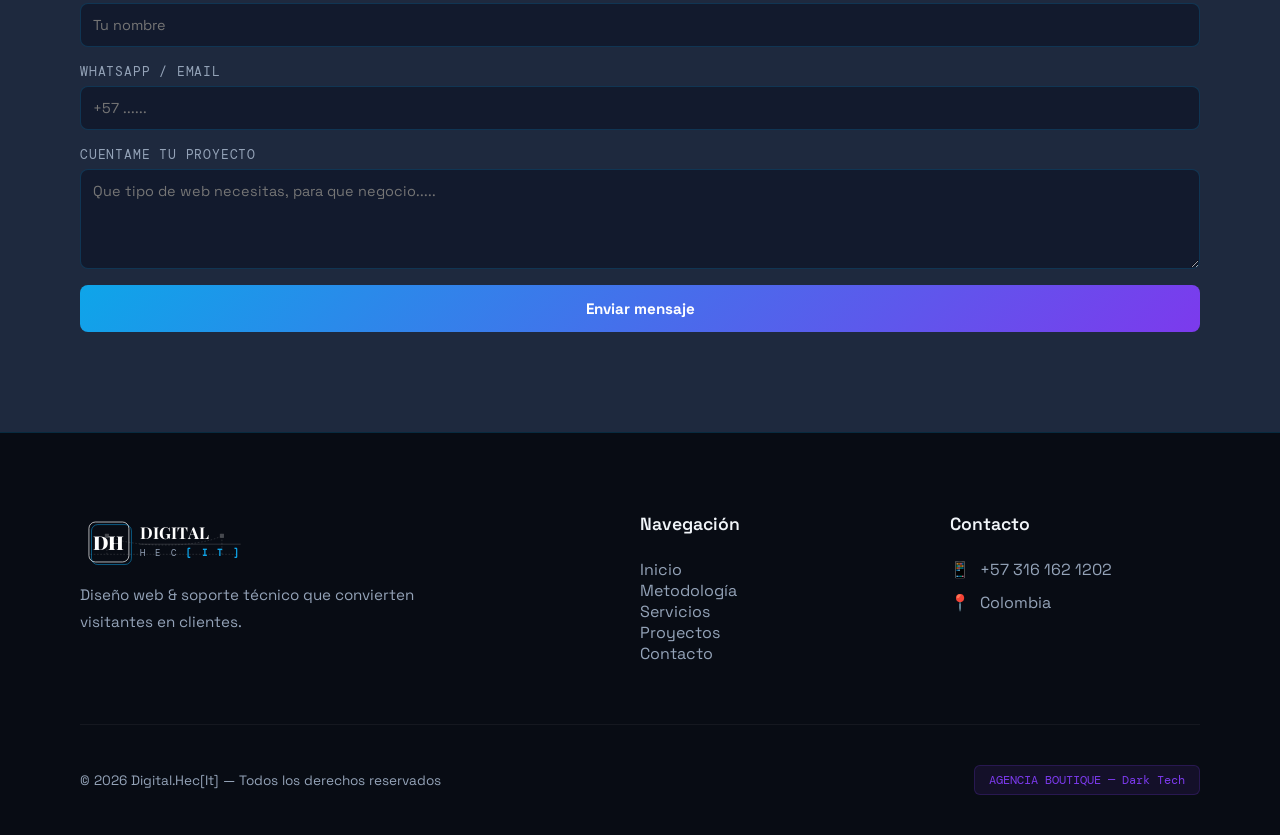
==== commit 3df554f0: "perf: optimizar imágenes a formato WebP para mejorar rendimiento" ====
--- a/index.html
+++ b/index.html
@@ -393,7 +393,7 @@
                     <!-- Slide 1 -->
                     <div class="carousel-slide slide-active" data-index="0">
                         <div class="slide-image">
-                            <img src="Asset/projects/restaurante.png" alt="Restaurante Digital" loading="lazy"
+                            <img src="Asset/projects/restaurante.webp" alt="Restaurante Digital" loading="lazy"
                                 onerror="this.src='https://images.unsplash.com/photo-1517248135467-4c7edcad34c4?q=80&w=800&auto=format&fit=crop'">
                             <div class="slide-overlay"></div>
                         </div>
@@ -412,7 +412,7 @@
                     <!-- Slide 2 -->
                     <div class="carousel-slide slide-next" data-index="1">
                         <div class="slide-image">
-                            <img src="Asset/projects/ecommerce.png" alt="E-commerce Moda" loading="lazy"
+                            <img src="Asset/projects/ecommerce.webp" alt="E-commerce Moda" loading="lazy"
                                 onerror="this.src='https://images.unsplash.com/photo-1441986300917-64674bd600d8?q=80&w=800&auto=format&fit=crop'">
                             <div class="slide-overlay"></div>
                         </div>
@@ -432,7 +432,7 @@
                     <!-- Slide 3 -->
                     <div class="carousel-slide slide-hidden-right" data-index="2">
                         <div class="slide-image">
-                            <img src="Asset/projects/legal.png" alt="Consultoría Legal" loading="lazy"
+                            <img src="Asset/projects/legal.webp" alt="Consultoría Legal" loading="lazy"
                                 onerror="this.src='https://images.unsplash.com/photo-1589829085413-56de8ae18c73?q=80&w=800&auto=format&fit=crop'">
                             <div class="slide-overlay"></div>
                         </div>
@@ -544,7 +544,7 @@
         </section>
 
         <a href="https://wa.me/573161621202" class="wa-button" target="_blank">
-            <img src="Asset/whatsapp.png" alt="Escribeme por WhatsApp" loading="lazy">
+            <img src="Asset/whatsapp.webp" alt="Escribeme por WhatsApp" loading="lazy">
         </a>
 
         <!-- PROJECT MODAL -->
@@ -585,7 +585,7 @@
                     <a href="https://wa.me/573161621202" class="btn-primary hero-btn">Poner en contacto</a>
                 </div>
                 <div class="hero-image">
-                    <img src="Asset/img-hero2.jpg" alt="Soporte tecnico" loading="lazy" class="hero-img">
+                    <img src="Asset/img-hero2.webp" alt="Soporte tecnico" loading="lazy" class="hero-img">
                 </div>
             </div>
         </header>
@@ -651,7 +651,7 @@
                 <!--    Tarjeta 1   -->
                 <article class="proyecto-card">
                     <div class="proyecto-img">
-                        <img src="Asset/tarjeta1.jpg" alt="Limpieza interna de laptop" loading="lazy"
+                        <img src="Asset/tarjeta1.webp" alt="Limpieza interna de laptop" loading="lazy"
                             onerror="this.src='https://via.placeholder.com/600x400/f0f9ff/0ea5e9?text=Proyecto+1'">
                         <div class="proyecto-overlay">
                             <span class="proyecto-ver">Ver caso →</span>
@@ -670,7 +670,7 @@
                 <!--    Tarjeta 2   -->
                 <article class="proyecto-card">
                     <div class="proyecto-img">
-                        <img src="Asset/tarjeta2.jpg" alt="Recuperación de datos" loading="lazy"
+                        <img src="Asset/tarjeta2.webp" alt="Recuperación de datos" loading="lazy"
                             onerror="this.src='https://via.placeholder.com/600x400/f0f9ff/7c3aed?text=Proyecto+2'">
                         <div class="proyecto-overlay">
                             <span class="proyecto-ver">Ver caso →</span>
@@ -689,7 +689,7 @@
                 <!--    Tarjeta 3   -->
                 <article class="proyecto-card">
                     <div class="proyecto-img">
-                        <img src="Asset/tarjeta3.jpg" alt="Instalación de red WiFi" loading="lazy"
+                        <img src="Asset/tarjeta3.webp" alt="Instalación de red WiFi" loading="lazy"
                             onerror="this.src='https://via.placeholder.com/600x400/f0f9ff/0ea5e9?text=Proyecto+3'">
                         <div class="proyecto-overlay">
                             <span class="proyecto-ver">Ver caso →</span>
@@ -713,7 +713,7 @@
             <div class="about-wrapper">
                 <!-- Mitad izquierda: imagen -->
                 <div class="about-imagen">
-                    <img src="Asset/acerca2.avif" alt="Digital.Hec[It]" loading="lazy"
+                    <img src="Asset/acerca2.webp" alt="Digital.Hec[It]" loading="lazy"
                         onerror="this.src='https://via.placeholder.com/600x700/0f172a/0ea5e9?text=Digital.Hec%5BIt%5D'">
                     <div class="about-imagen-marca">
                         <span>DH</span>
@@ -872,7 +872,7 @@
 
     <!--        BOTÓN WHATSAPP FIJO         -->
     <a href="https://wa.me/573161621202" class="wa-button" target="_blank" aria-label="Contactar por WhatsApp">
-        <img src="Asset/whatsapp.png" alt="WhatsApp" loading="lazy" onerror="this.style.display='none'">
+        <img src="Asset/whatsapp.webp" alt="WhatsApp" loading="lazy" onerror="this.style.display='none'">
     </a>
 
     <!--        MODAL COMÚN (si se usa en ambas vistas)         -->
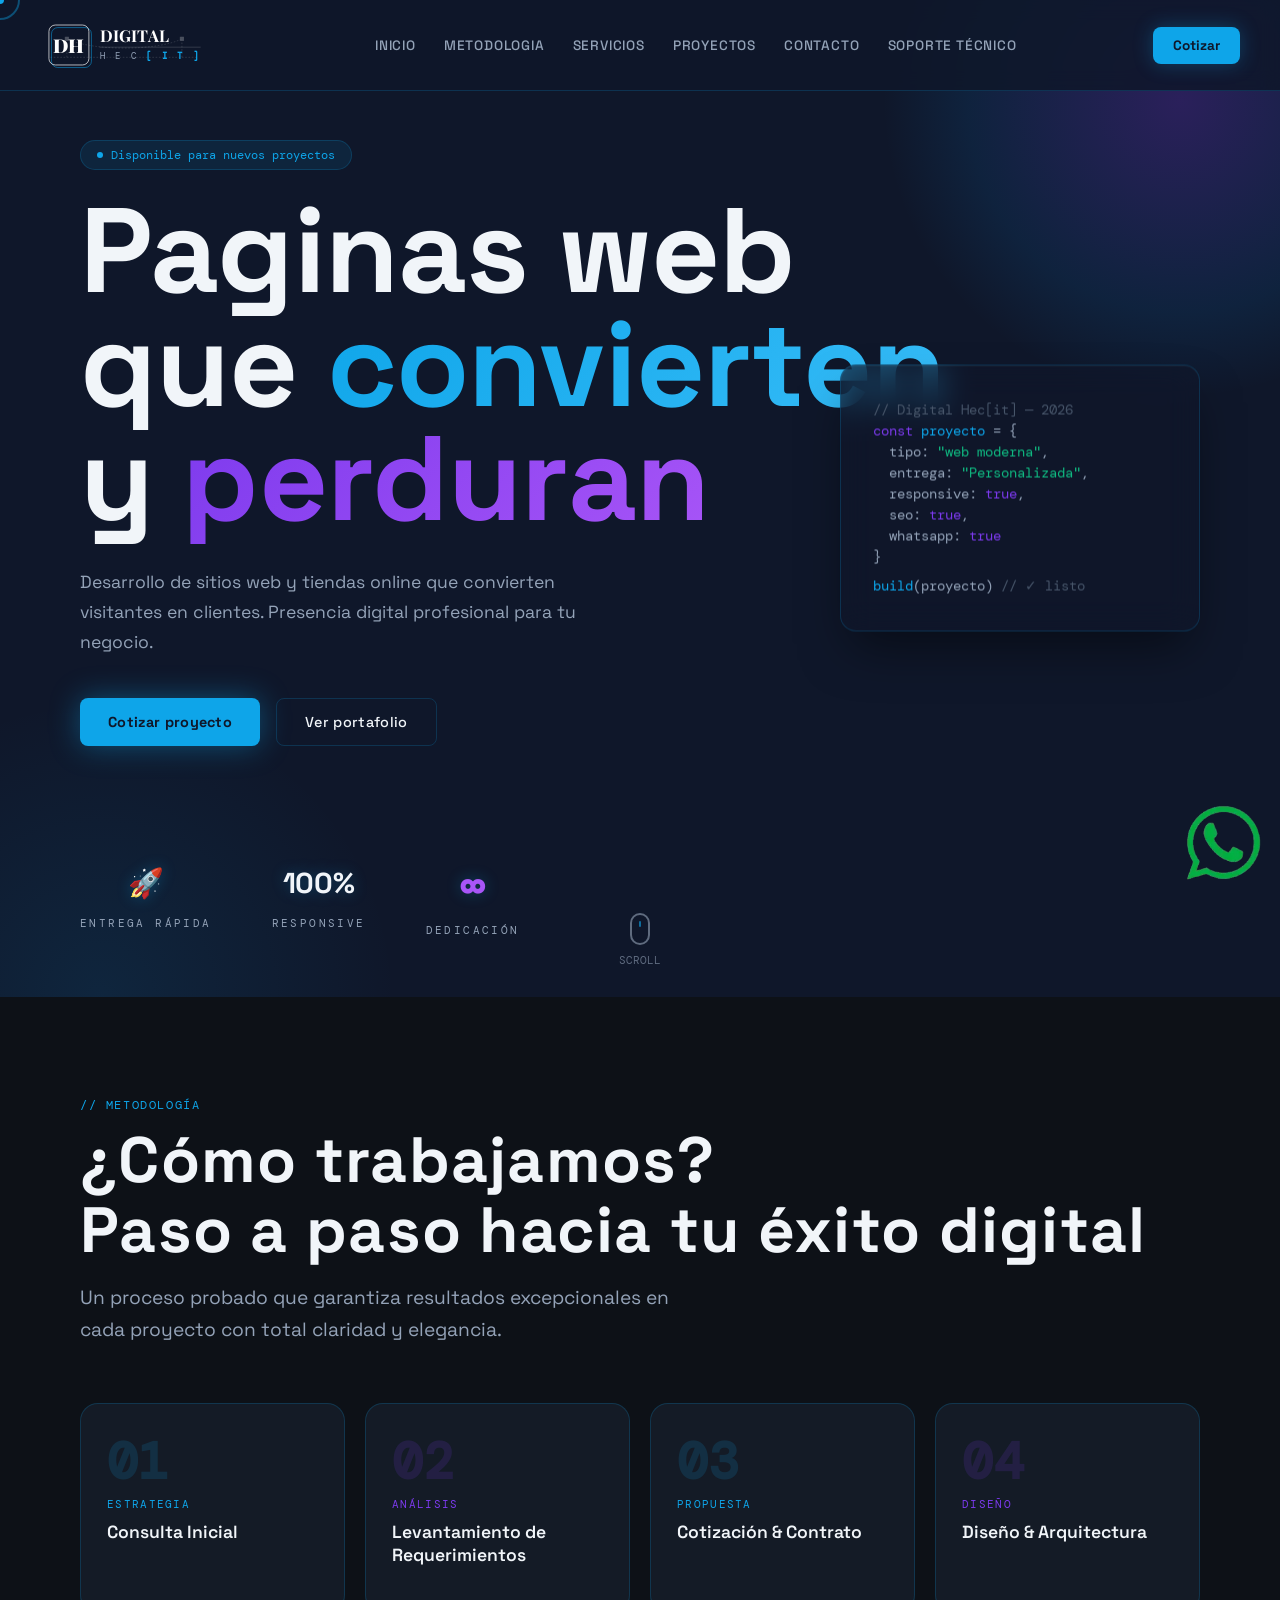
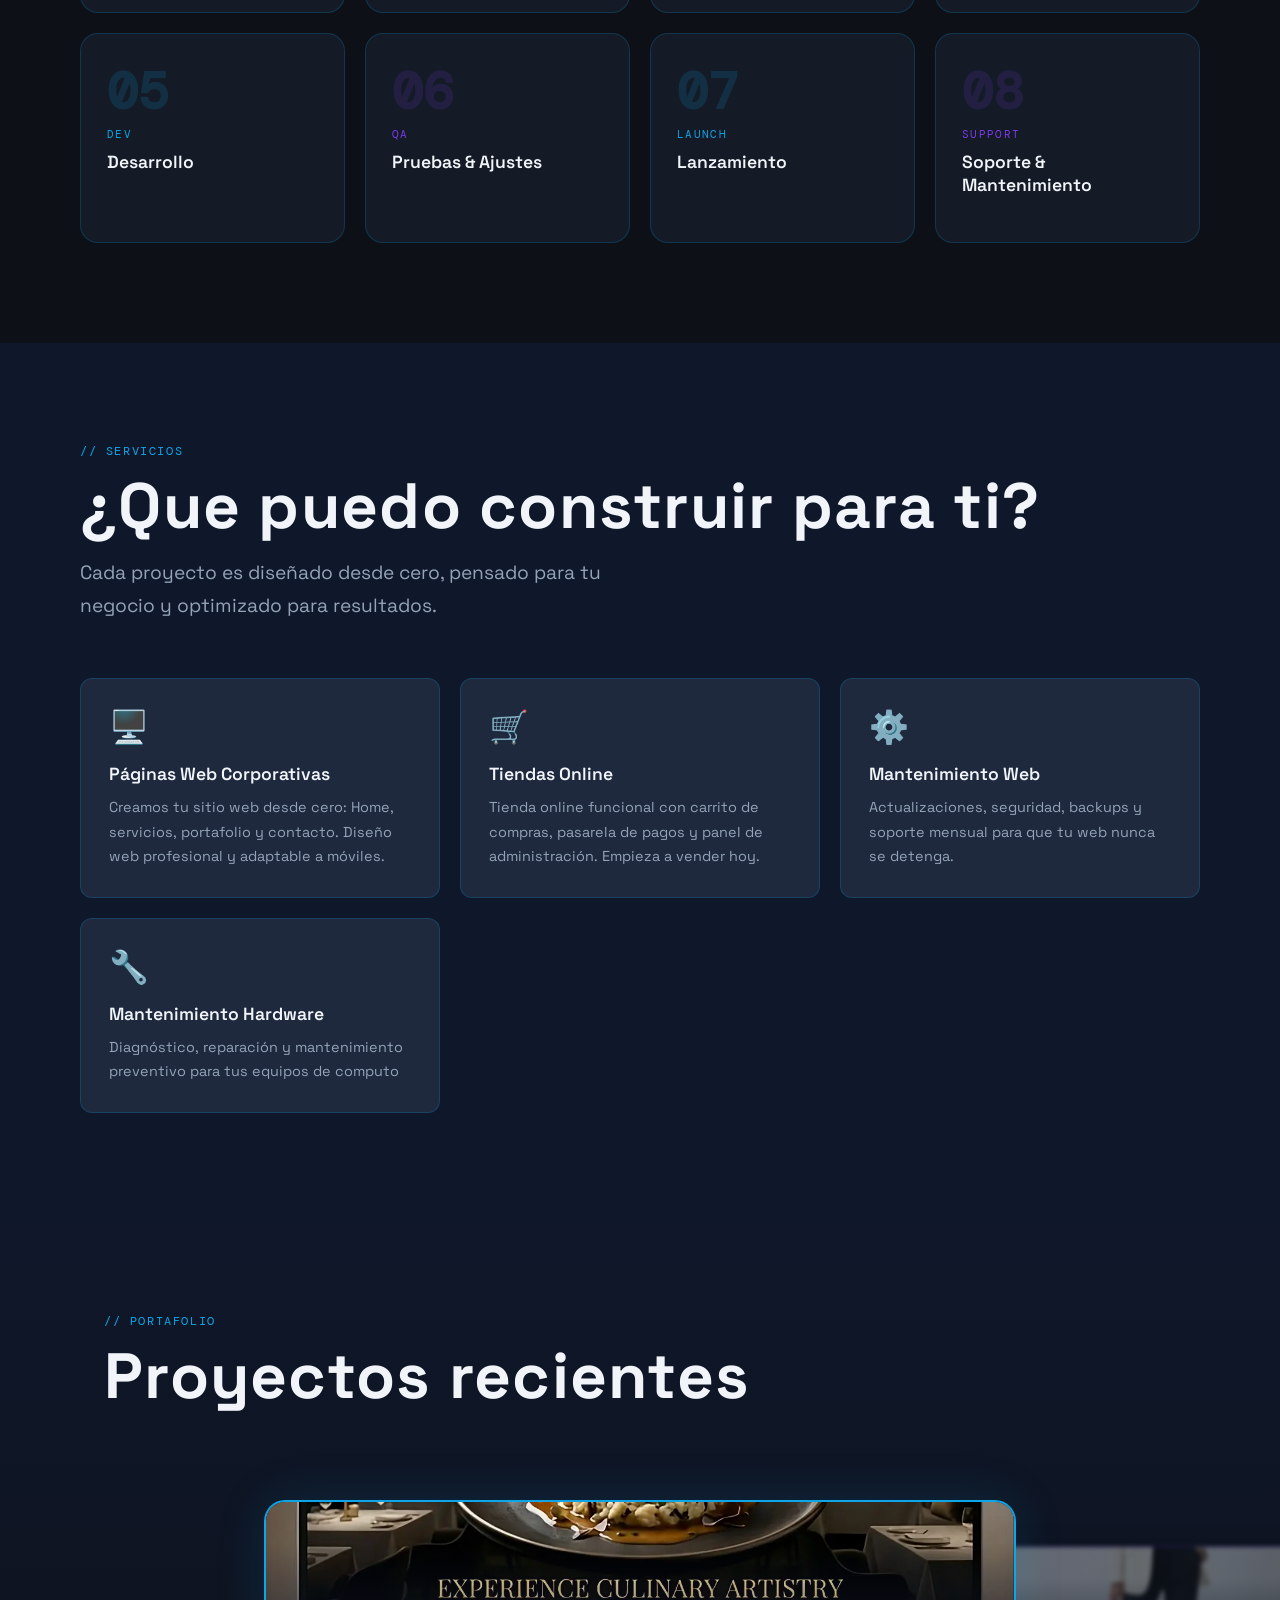
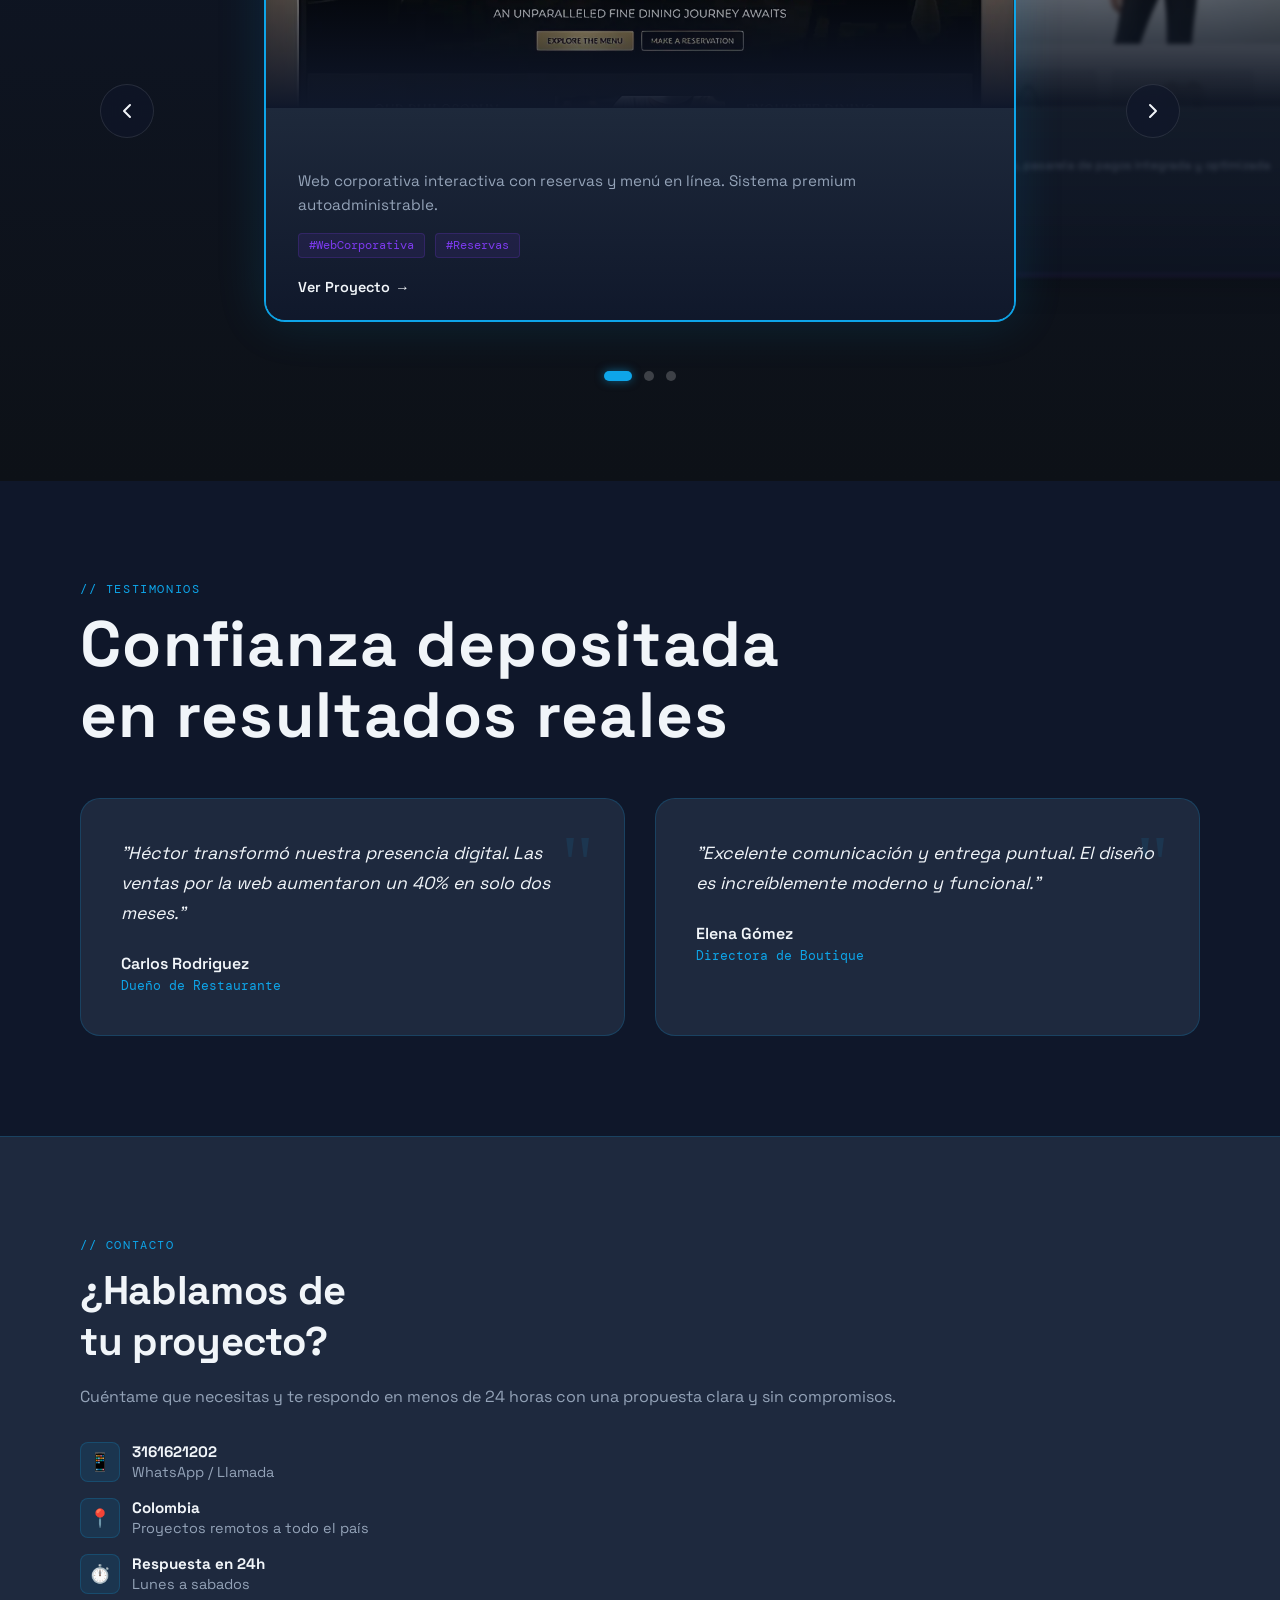
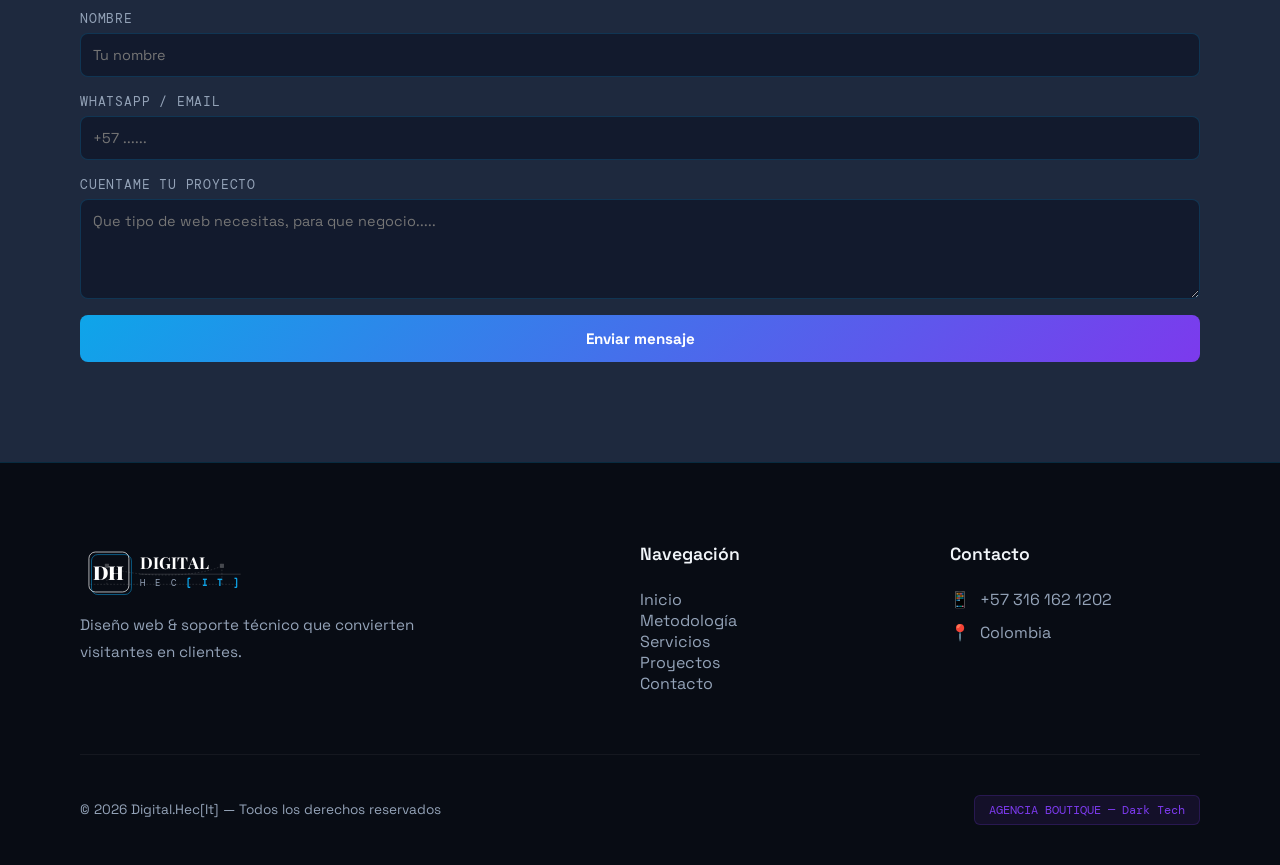
==== commit f9d11fc2: "feat: optimizar textos con palabras clave y títulos dinámicos" ====
--- a/index.html
+++ b/index.html
@@ -4,8 +4,9 @@
 <head>
     <meta charset="UTF-8">
     <meta name="viewport" content="width=device-width, initial-scale=1.0">
-    <title>Digital.Hec[It] | Desarrollo Web & Soporte Técnico</title>
-    <meta name="description" content="Digital.Hec[It] - Diseño web y soporte técnico de alto impacto.">
+    <title>Digital.Hec[It] | Desarrollo Web Profesional</title>
+    <meta name="description"
+        content="Diseño y desarrollo de páginas web, tiendas online y mantenimiento web. Soluciones digitales a medida para negocios en toda Colombia.">
 
     <!--       Open Graph      -->
     <meta property="og:type" content="website">
@@ -30,6 +31,14 @@
 
         gtag('config', 'G-S9BWEEVNX2');
     </script>
+
+    <!--    Favicon     -->
+    <link rel="icon" type="image/svg+xml" href="Asset/favicon.svg?v=4">
+    <link rel="icon" type="image/png" sizes="48x48" href="Asset/favicon.png?v=1">
+
+    <!-- Bing Webmaster Tools -->
+    <meta name="msvalidate.01" content="1914A39B5A798F050E7B8C794453A41F" />
+
 </head>
 
 <body>
@@ -130,7 +139,8 @@
                 que <span class="color-accent">convierten</span><br>
                 y <span class="color-violet">perduran</span>
             </h1>
-            <p class="hero-sub">Desarrollo y diseño de sitios web para negocios que quieren digitalizarse.</p>
+            <p class="hero-sub">Desarrollo de sitios web y tiendas online que convierten visitantes en clientes.
+                Presencia digital profesional para tu negocio.</p>
             <div class="hero-ctas">
                 <a href="https://wa.me/573161621202" class="btn-primary">Cotizar proyecto</a>
                 <a href="#portafolio" class="btn-ghost">Ver portafolio</a>
@@ -344,14 +354,14 @@
                 <div class="service-card">
                     <div class="service-icon">🖥️</div>
                     <div class="service-title">Páginas Web Corporativas</div>
-                    <div class="service-desc">Diseño y desarrollo de tu presencia digital desde cero, Home, servicios,
-                        portafolio y contacto</div>
+                    <div class="service-desc">Creamos tu sitio web desde cero: Home, servicios, portafolio y contacto.
+                        Diseño web profesional y adaptable a móviles.</div>
                 </div>
                 <div class="service-card">
                     <div class="service-icon">🛒</div>
                     <div class="service-title">Tiendas Online</div>
-                    <div class="service-desc">E-commerce funcional con carrito, pagos y gestion de productos. Listo para
-                        vender desde el dia 1</div>
+                    <div class="service-desc">Tienda online funcional con carrito de compras, pasarela de pagos y panel
+                        de administración. Empieza a vender hoy.</div>
                 </div>
                 <div class="service-card">
                     <div class="service-icon">⚙️</div>
@@ -581,7 +591,8 @@
                 <div class="hero-text">
                     <h1 class="hero-title">BIENVENIDOS<br><span>SOPORTE Y
                             <br>MANTENIMIENTO<br>TECNICO A <br>COMPUTADORAS</span></h1>
-                    <p class="hero-subtitle">Mantenimiento tecnico a equipos de computo</p>
+                    <p class="hero-subtitle">Servicio técnico especializado en computadoras, impresoras y redes en Cali.
+                    </p>
                     <a href="https://wa.me/573161621202" class="btn-primary hero-btn">Poner en contacto</a>
                 </div>
                 <div class="hero-image">
@@ -726,11 +737,12 @@
                     <h2 class="about-titulo">Tecnología que <br>trabaja para ti</h2>
                     <div class="about-linea"></div>
                     <p class="about-descripcion">
-                        Detrás de cada servicio hay un técnico que entiende la importancia de tu equipo.
-                        Con más de 5 años de experiencia en mantenimiento de computadoras, impresoras y redes,
+                        Detrás de cada servicio hay un técnico que entiende la urgencia de tu equipo.
+                        Con más de 5 años de experiencia en mantenimiento de computadoras en Cali,
                         ayudo a profesionales y pequeñas empresas a mantener su tecnología funcionando sin
                         interrupciones.
                     </p>
+
                     <p class="about-descripcion">
                         Mi enfoque combina diagnóstico preciso, reparación efectiva y comunicación clara.
                         Porque un equipo bien mantenido es sinónimo de productividad.
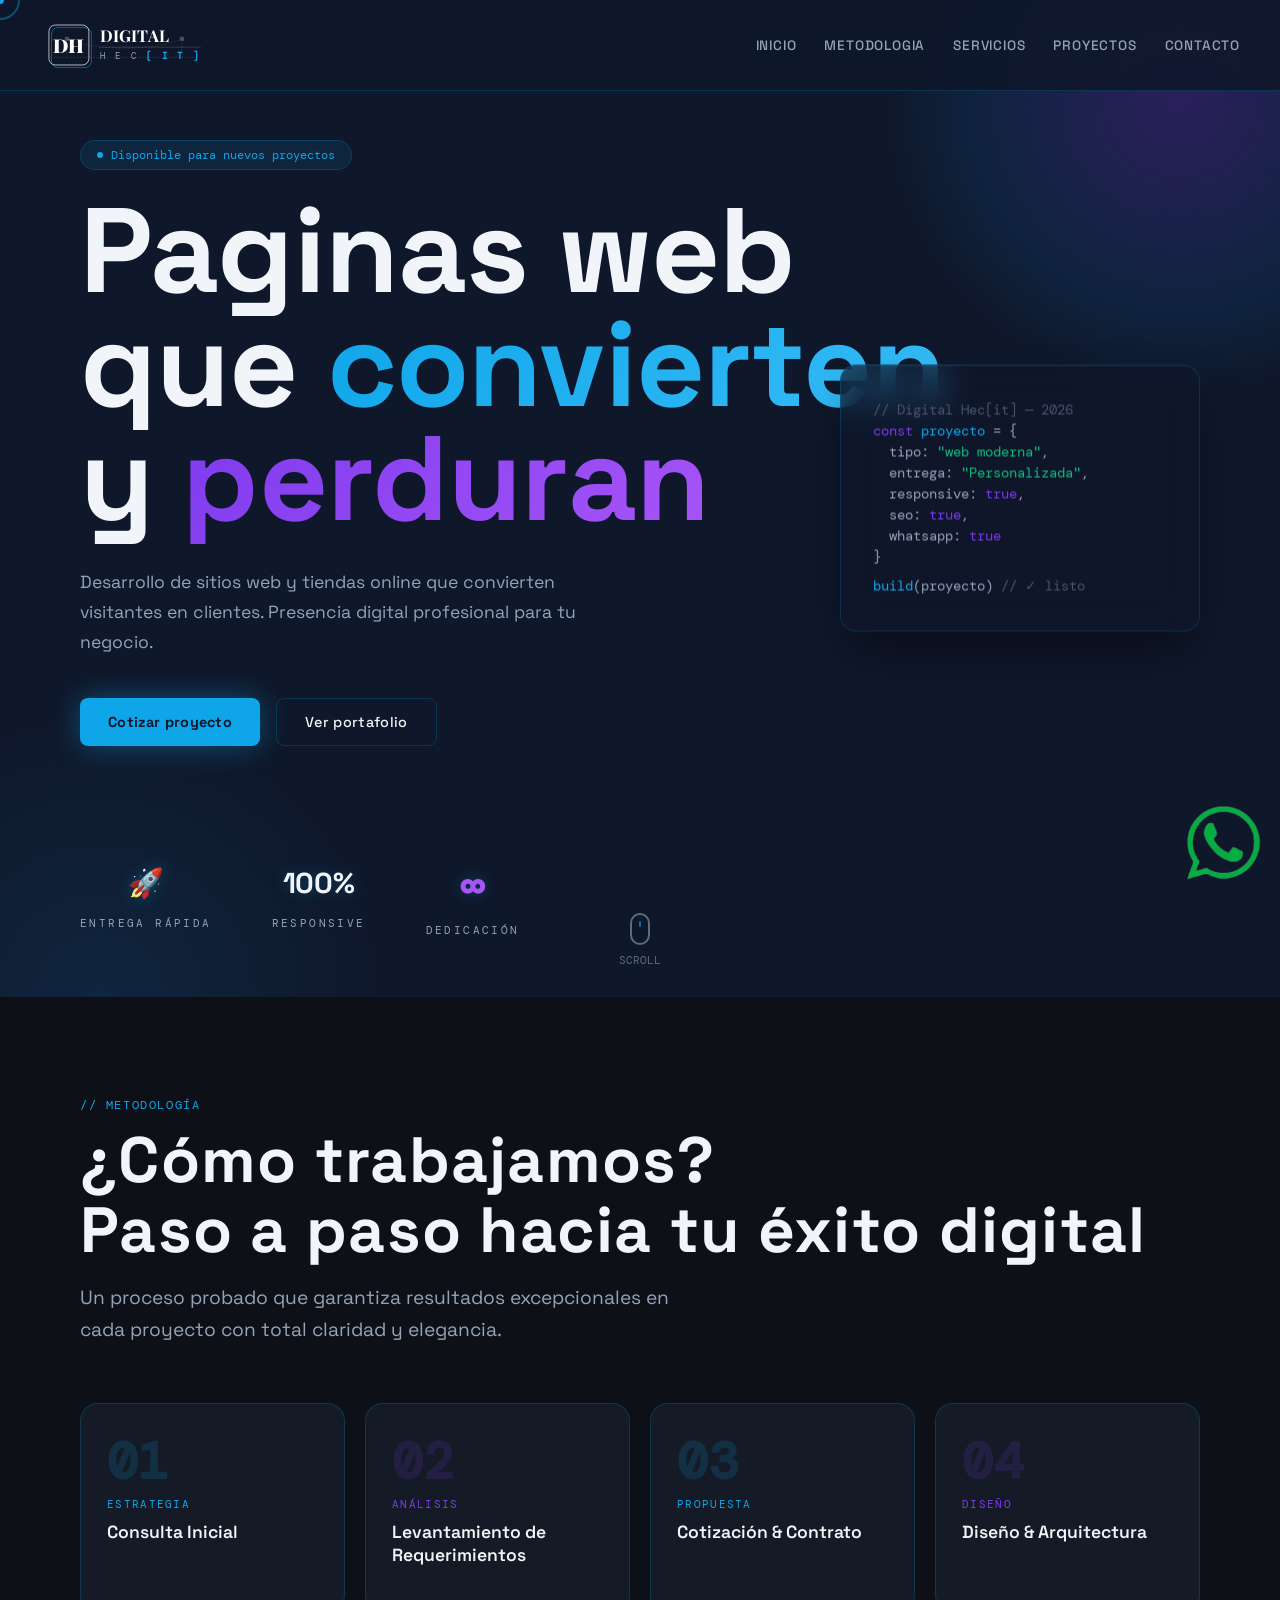
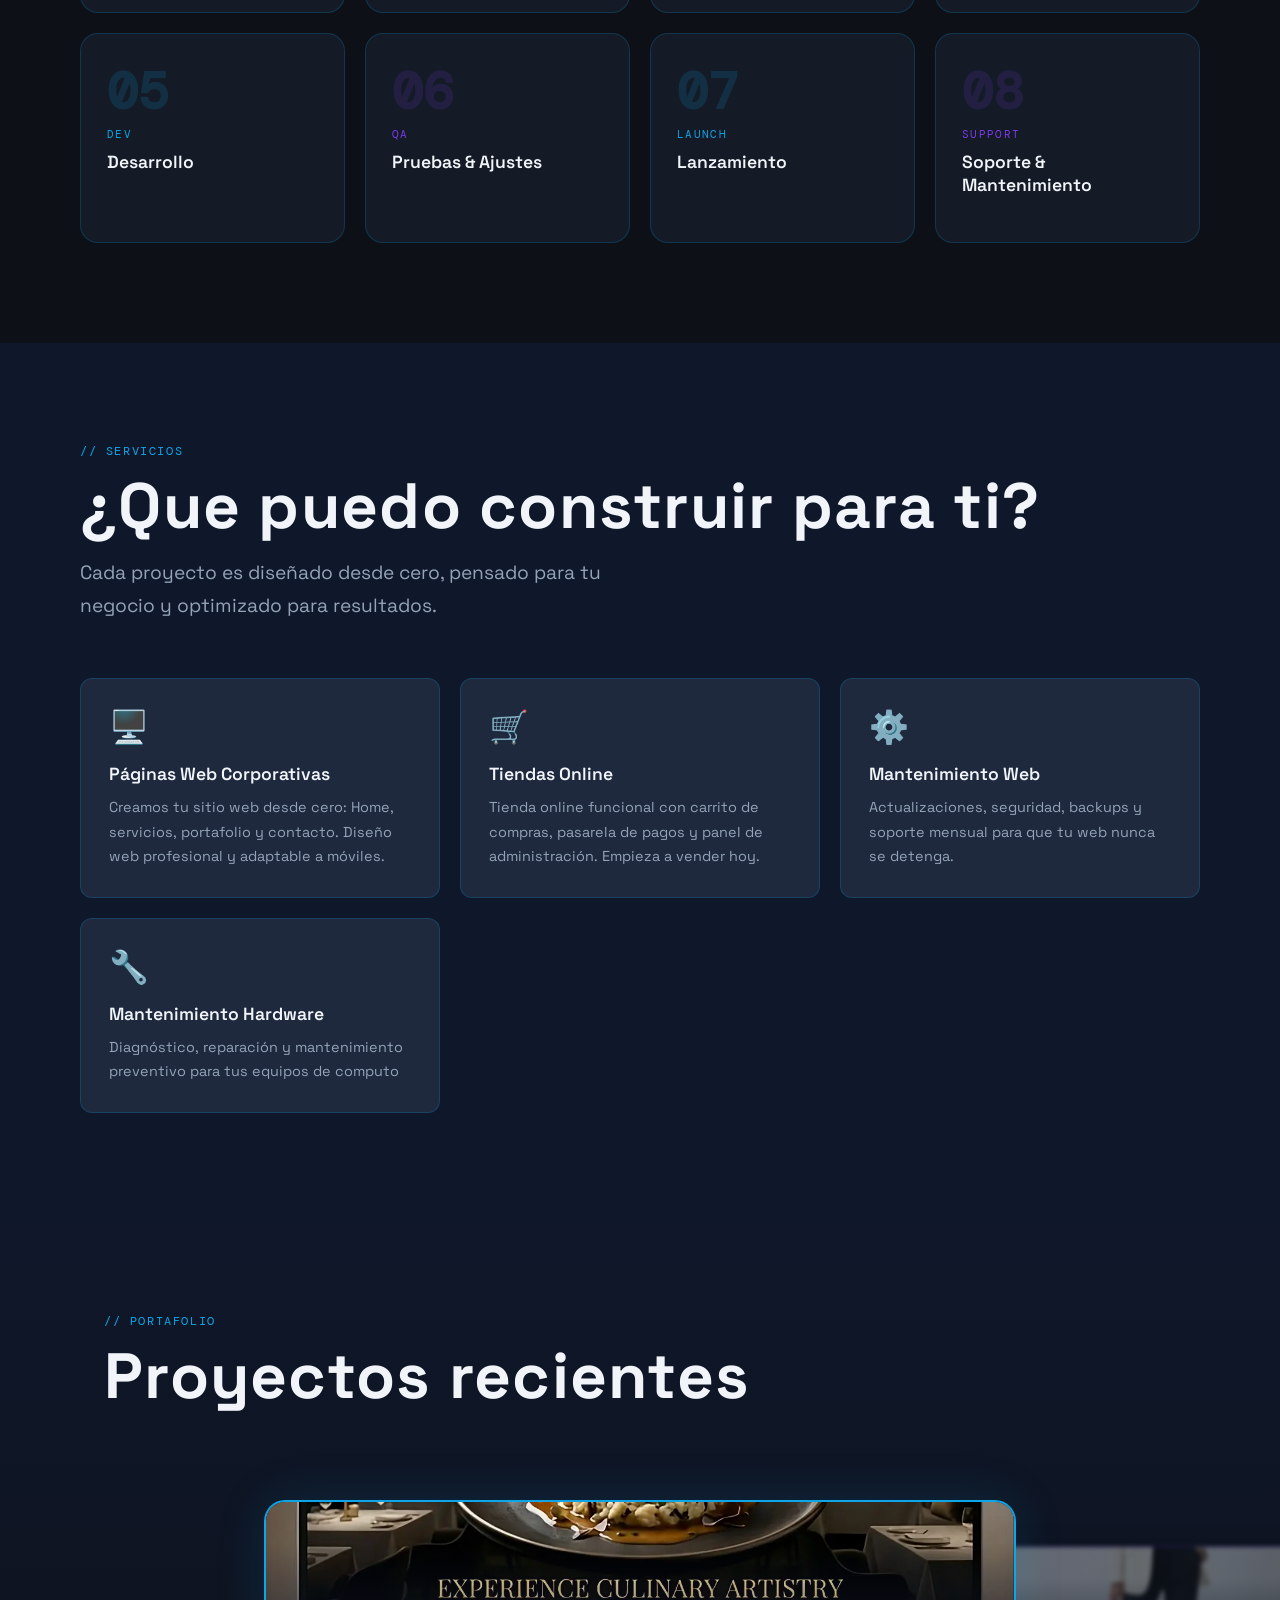
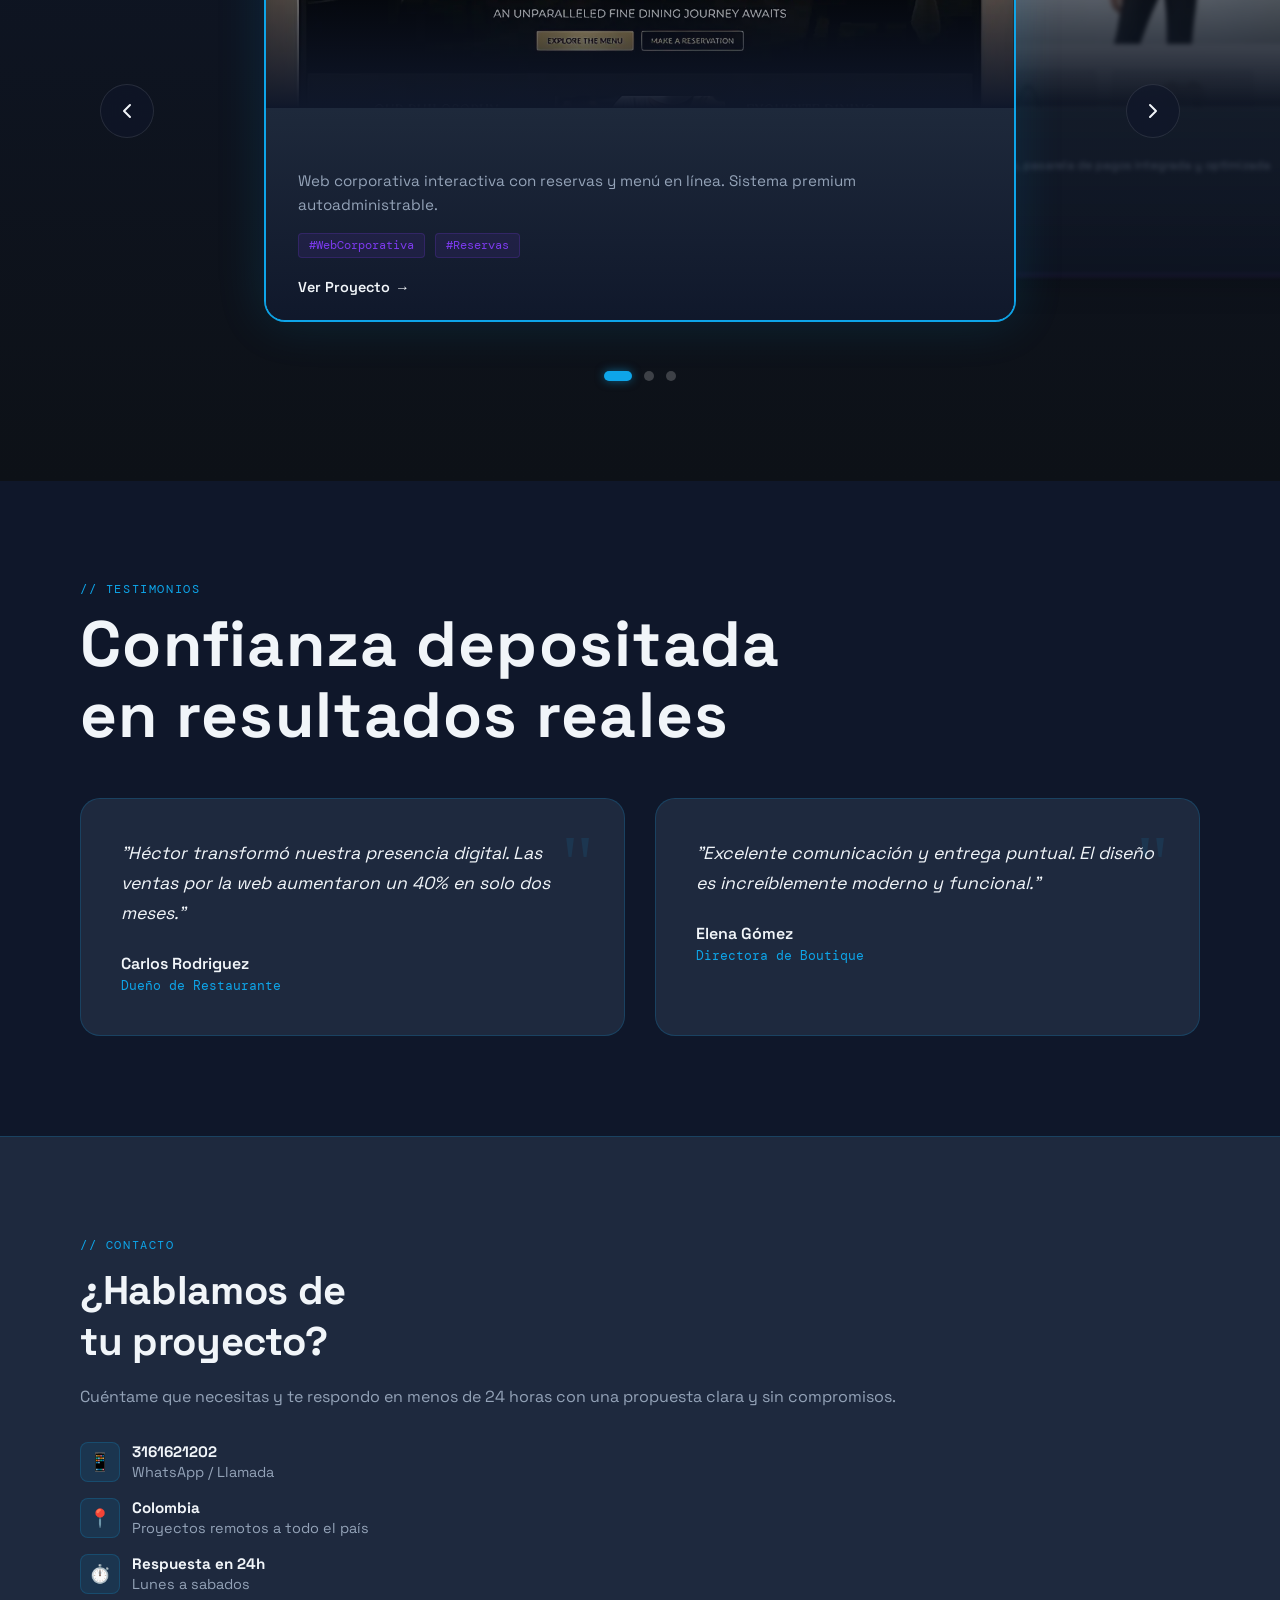
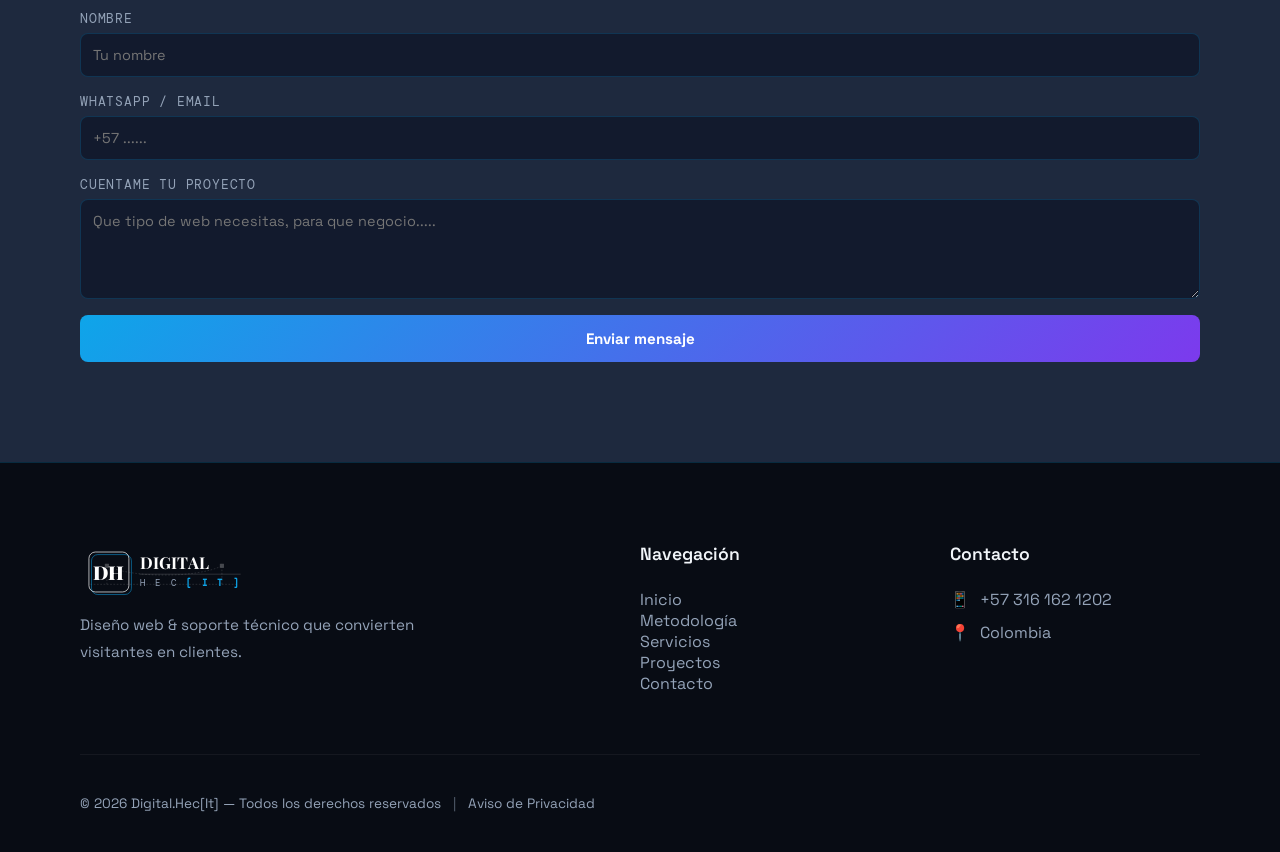
==== commit 02d36ede: "Fase 1 y 2 completadas: estabilización, seguridad, UX móvil y conversión ## FASE 1: ESTABILIZACIÓN Y" ====
--- a/index.html
+++ b/index.html
@@ -12,7 +12,7 @@
     <meta property="og:type" content="website">
     <meta property="og:title" content="Digital.Hec[It] | Diseño Web Premium">
     <meta property="og:description" content="Transformamos tu negocio con estrategias digitales de alto impacto.">
-    <meta property="og:image" content="https://hecit.digital/Asset/projects/restaurante.png">
+    <meta property="og:image" content="https://digitalhecit.com/Asset/projects/restaurante.webp">
 
     <!-- Fuentes -->
     <link
@@ -118,7 +118,7 @@
             <a href="#" id="link-soporte">Soporte Técnico</a>
         </div>
 
-        <a href="https://wa.me/573161621202" class="btn-cotizar btn-nav">Cotizar</a>
+        <a href="#" id="btn-cambiar-vista" class="btn-cotizar btn-nav">Soporte Técnico</a>
     </nav>
 
     <!--        VISTA 1: DESARROLLO WEB (oscura)        -->
@@ -142,7 +142,7 @@
             <p class="hero-sub">Desarrollo de sitios web y tiendas online que convierten visitantes en clientes.
                 Presencia digital profesional para tu negocio.</p>
             <div class="hero-ctas">
-                <a href="https://wa.me/573161621202" class="btn-primary">Cotizar proyecto</a>
+                <a href="#contacto" class="btn-primary">Cotizar proyecto</a>
                 <a href="#portafolio" class="btn-ghost">Ver portafolio</a>
             </div>
             <div class="stats">
@@ -523,18 +523,18 @@
 
                         <div class="form-group">
                             <label for="name">Nombre</label>
-                            <input type="text" name="nombre" placeholder="Tu nombre" required>
+                            <input type="text" id="name" name="nombre" placeholder="Tu nombre" required>
                         </div>
 
                         <div class="form-group">
                             <label for="email">WhatsApp / Email</label>
-                            <input type="text" name="contacto" placeholder="+57 ......" required>
+                            <input type="text" id="email" name="contacto" placeholder="+57 ......" required>
                         </div>
 
                         <div class="form-group">
                             <label for="message">Cuentame tu proyecto</label>
-                            <textarea name="mensaje" placeholder="Que tipo de web necesitas, para que negocio....."
-                                required></textarea>
+                            <textarea id="message" name="mensaje"
+                                placeholder="Que tipo de web necesitas, para que negocio....." required></textarea>
                         </div>
 
                         <button type="submit" class="btn-submit">Enviar mensaje</button>
@@ -552,35 +552,6 @@
                 </div>
             </div>
         </section>
-
-        <a href="https://wa.me/573161621202" class="wa-button" target="_blank">
-            <img src="Asset/whatsapp.webp" alt="Escribeme por WhatsApp" loading="lazy">
-        </a>
-
-        <!-- PROJECT MODAL -->
-        <div class="project-modal">
-            <div class="modal-content">
-                <button class="modal-close" id="closeModal">
-                    <svg viewBox="0 0 24 24" width="24" height="24" stroke="currentColor" stroke-width="2" fill="none">
-                        <line x1="18" y1="6" x2="6" y2="18"></line>
-                        <line x1="6" y1="6" x2="18" y2="18"></line>
-                    </svg>
-                </button>
-                <div class="modal-body">
-                    <div class="modal-image">
-                        <img id="modalImg" src="" alt="Project Preview" loading="lazy">
-                    </div>
-                    <div class="modal-info">
-                        <h3 id="modalTitle">Project Title</h3>
-                        <div class="modal-tags" id="modalTags">
-                            <!-- tags go here -->
-                        </div>
-                        <p class="modal-desc" id="modalDesc">Project description goes here...</p>
-                        <a href="#" class="modal-btn" id="modalLink" target="_blank">Visitar sitio web</a>
-                    </div>
-                </div>
-            </div>
-        </div>
 
     </main>
 
@@ -593,10 +564,11 @@
                             <br>MANTENIMIENTO<br>TECNICO A <br>COMPUTADORAS</span></h1>
                     <p class="hero-subtitle">Servicio técnico especializado en computadoras, impresoras y redes en Cali.
                     </p>
-                    <a href="https://wa.me/573161621202" class="btn-primary hero-btn">Poner en contacto</a>
+                    <a href="https://wa.me/573161621202?text=%C2%A1Hola%2C%20Digital.Hec%5BIt%5D%21%20Vi%20su%20p%C3%A1gina%20web%20y%20me%20gustar%C3%ADa%20recibir%20informaci%C3%B3n%20sobre%20sus%20servicios.%20%C2%BFPodr%C3%ADan%20ayudarme%3F"
+                        class="btn-primary hero-btn">Poner en contacto</a>
                 </div>
                 <div class="hero-image">
-                    <img src="Asset/img-hero2.webp" alt="Soporte tecnico" loading="lazy" class="hero-img">
+                    <img src="Asset/img-hero2.webp" alt="Soporte tecnico" class="hero-img">
                 </div>
             </div>
         </header>
@@ -615,22 +587,63 @@
                         <li class="servicio-opcion active" data-id="1">
                             <span class="servicio-icon">🛠️</span>
                             <span class="servicio-name">Mantenimiento preventivo</span>
+                            <div class="servicio-detalle-movil">
+                                <div class="detalle-header-movil">
+                                    <span class="servicio-icon-movil">🛠️</span>
+                                    <strong>Mantenimiento preventivo</strong>
+                                </div>
+                                <p>Limpieza profunda de componentes internos y externos, cambio de pasta térmica y
+                                    verificación de ventiladores para prevenir sobrecalentamiento y fallos prematuros.
+                                </p>
+                            </div>
                         </li>
                         <li class="servicio-opcion" data-id="2">
                             <span class="servicio-icon">💻</span>
                             <span class="servicio-name">Instalación y optimización</span>
+                            <div class="servicio-detalle-movil">
+                                <div class="detalle-header-movil">
+                                    <span class="servicio-icon-movil">💻</span>
+                                    <strong>Instalación y optimización</strong>
+                                </div>
+                                <p>Instalamos sistemas operativos, controladores, programas esenciales y optimizamos la
+                                    configuración del sistema para un rendimiento más rápido y estable.</p>
+                            </div>
                         </li>
                         <li class="servicio-opcion" data-id="3">
                             <span class="servicio-icon">🛡️</span>
                             <span class="servicio-name">Eliminación de virus</span>
+                            <div class="servicio-detalle-movil">
+                                <div class="detalle-header-movil">
+                                    <span class="servicio-icon-movil">🛡️</span>
+                                    <strong>Eliminación de virus</strong>
+                                </div>
+                                <p>Escanemos y eliminamos cualquier tipo de virus, spyware, ransomware o adware.
+                                    Restauramos la seguridad de tu equipo con herramientas avanzadas.</p>
+                            </div>
                         </li>
                         <li class="servicio-opcion" data-id="4">
                             <span class="servicio-icon">💾</span>
                             <span class="servicio-name">Recuperación de datos</span>
+                            <div class="servicio-detalle-movil">
+                                <div class="detalle-header-movil">
+                                    <span class="servicio-icon-movil">💾</span>
+                                    <strong>Recuperación de datos</strong>
+                                </div>
+                                <p>Recuperamos archivos borrados o perdidos por formateo, fallo de disco o virus.
+                                    Trabajamos con discos duros, SSD y memorias USB.</p>
+                            </div>
                         </li>
                         <li class="servicio-opcion" data-id="5">
                             <span class="servicio-icon">🔧</span>
                             <span class="servicio-name">Redes y periféricos</span>
+                            <div class="servicio-detalle-movil">
+                                <div class="detalle-header-movil">
+                                    <span class="servicio-icon-movil">🔧</span>
+                                    <strong>Redes y periféricos</strong>
+                                </div>
+                                <p>Configuramos redes WiFi, cableado de red, impresoras, escáneres y otros dispositivos
+                                    para que todo funcione conectado y sin conflictos.</p>
+                            </div>
                         </li>
                     </ul>
                 </div>
@@ -764,7 +777,8 @@
                         </div>
                     </div>
 
-                    <a href="https://wa.me/573161621202" class="about-btn">Conversemos →</a>
+                    <a href="https://wa.me/573161621202?text=%C2%A1Hola%2C%20Digital.Hec%5BIt%5D%21%20Vi%20su%20p%C3%A1gina%20web%20y%20me%20gustar%C3%ADa%20recibir%20informaci%C3%B3n%20sobre%20sus%20servicios.%20%C2%BFPodr%C3%ADan%20ayudarme%3F"
+                        class="about-btn">Conversemos →</a>
                 </div>
             </div>
         </section>
@@ -876,39 +890,53 @@
                 </div>
             </div>
             <div class="footer-bottom">
-                <div class="footer-copy">© 2026 Digital.Hec[It] — Todos los derechos reservados</div>
-                <div class="footer-note">AGENCIA BOUTIQUE — Dark Tech</div>
+                <div class="footer-copy">
+                    © 2026 Digital.Hec[It] — Todos los derechos reservados
+                    <span class="footer-separador">|</span>
+                    <a href="/privacidad" class="footer-privacidad">Aviso de Privacidad</a>
+                </div>
+
             </div>
         </div>
     </footer>
 
     <!--        BOTÓN WHATSAPP FIJO         -->
-    <a href="https://wa.me/573161621202" class="wa-button" target="_blank" aria-label="Contactar por WhatsApp">
-        <img src="Asset/whatsapp.webp" alt="WhatsApp" loading="lazy" onerror="this.style.display='none'">
+    <a href="https://wa.me/573161621202?text=%C2%A1Hola%2C%20Digital.Hec%5BIt%5D%21%20Vi%20su%20p%C3%A1gina%20web%20y%20me%20gustar%C3%ADa%20recibir%20informaci%C3%B3n%20sobre%20sus%20servicios.%20%C2%BFPodr%C3%ADan%20ayudarme%3F"
+        class="wa-button" target="_blank" rel="noopener noreferrer" aria-label="Contactar por WhatsApp">
+        <img src="Asset/whatsapp.webp" alt="WhatsApp" onerror="this.style.display='none'">
     </a>
 
     <!--        MODAL COMÚN (si se usa en ambas vistas)         -->
     <div class="project-modal" id="projectModal">
         <div class="modal-content">
-            <button class="modal-close" id="closeModal">&times;</button>
+            <button class="modal-close" id="closeModal">
+                <svg viewBox="0 0 24 24" width="24" height="24" stroke="currentColor" stroke-width="2" fill="none">
+                    <line x1="18" y1="6" x2="6" y2="18"></line>
+                    <line x1="6" y1="6" x2="18" y2="18"></line>
+                </svg>
+            </button>
+
             <div class="modal-body">
-                <div class="modal-image"><img id="modalImg" src="" alt="Preview" loading="lazy"></div>
+                <div class="modal-image">
+                    <img id="modalImg" src="" alt="Project Preview" loading="lazy">
+                </div>
                 <div class="modal-info">
                     <h3 id="modalTitle"></h3>
                     <div class="modal-tags" id="modalTags"></div>
                     <p class="modal-desc" id="modalDesc"></p>
-                    <a href="#" class="modal-btn" id="modalLink" target="_blank">Visitar sitio web</a>
+                    <a href="#" class="modal-btn" id="modalLink" target="_blank" rel="noopener noreferrer">Visitar sitio
+                        web</a>
                 </div>
             </div>
         </div>
     </div>
 
-    <button id="back-to-top" title="Volver arriba" style="position: fixed; bottom: 100px; right: 28px; z-index: 200;
-            width: 44px; height: 44px; border-radius: 50%;
-            background: var(--accent); color: #0f172a; border: none;
-            font-size: 1.4rem; cursor: pointer; opacity: 0;
-            transition: opacity 0.3s; display: flex; align-items: center; justify-content: center;
-            box-shadow: 0 4px 12px rgba(14,165,233,0.3);">↑</button>
+    <button id="back-to-top" title="Volver arriba" aria-label="Volver al inicio">
+        <svg width="20" height="20" viewBox="0 0 24 24" fill="none" stroke="currentColor" stroke-width="2.5"
+            stroke-linecap="round" stroke-linejoin="round">
+            <polyline points="18 15 12 9 6 15"></polyline>
+        </svg>
+    </button>
 
     <!--        SCRIPTS         -->
     <script src="scripts.js"></script>
--- a/style.css
+++ b/style.css
@@ -56,21 +56,6 @@
 /* =============================================
    UTILIDADES (vistas, loader, botón WA, modal)
    ============================================= */
-/*.vista {
-   display: block;
-   opacity: 0;
-   pointer-events: none;
-   transition: opacity 0.3s ease;
-   position: absolute;
-   inset: 0;
-}
-
-.vista.activa {
-   opacity: 1;
-   pointer-events: auto;
-   position: relative;
-}*/
-
 .vista {
    display: none;
 }
@@ -518,7 +503,7 @@
 .menu-toggle .bar {
    width: 25px;
    height: 3px;
-   background-color: var(--text);
+   background-color: var(--accent);
    transition: all 0.3s ease;
    border-radius: 3px;
 }
@@ -551,6 +536,18 @@
    color: var(--accent);
 }
 
+/* Ocultar en escritorio por defecto */
+#btn-cambiar-vista {
+   display: none;
+}
+
+/* Mostrar solo en móvil */
+@media (max-width: 900px) {
+   #btn-cambiar-vista {
+      display: inline-flex;
+   }
+}
+
 /* =============================================
    CURSOR PERSONALIZADO (COMÚN)
    ============================================= */
@@ -707,6 +704,23 @@
    padding: 6px 14px;
    border-radius: 6px;
    border: 1px solid rgba(124, 58, 237, 0.2);
+}
+
+.footer-separador {
+   color: var(--muted);
+   margin: 0 8px;
+   opacity: 0.5;
+}
+
+.footer-privacidad {
+   color: var(--muted);
+   text-decoration: none;
+   font-size: 0.85rem;
+   transition: color 0.3s;
+}
+
+.footer-privacidad:hover {
+   color: var(--accent);
 }
 
 @media (max-width: 900px) {
@@ -1064,17 +1078,6 @@
    animation: scrollWheel 1.5s infinite;
 }
 
-@keyframes scrollWheel {
-   0% {
-      opacity: 1;
-      transform: translateX(-50%) translateY(0);
-   }
-
-   100% {
-      opacity: 0;
-      transform: translateX(-50%) translateY(12px);
-   }
-}
 
 @keyframes bounce {
 
@@ -1621,74 +1624,6 @@
    transform: translateY(0);
 }
 
-/* SCROLL INDICATOR */
-#vista-web .scroll-indicator {
-   position: absolute;
-   bottom: 30px;
-   left: 50%;
-   transform: translateX(-50%);
-   display: flex;
-   flex-direction: column;
-   align-items: center;
-   gap: 8px;
-   color: var(--muted);
-   font-size: 0.7rem;
-   font-family: 'DM Mono', monospace;
-   opacity: 0.6;
-   animation: bounce 2s infinite;
-}
-
-#vista-web .mouse {
-   width: 20px;
-   height: 32px;
-   border: 2px solid var(--muted);
-   border-radius: 20px;
-   position: relative;
-}
-
-#vista-web .wheel {
-   width: 2px;
-   height: 6px;
-   background: var(--accent);
-   position: absolute;
-   top: 6px;
-   left: 50%;
-   transform: translateX(-50%);
-   border-radius: 2px;
-   animation: scrollWheel 1.5s infinite;
-}
-
-@keyframes scrollWheel {
-   0% {
-      opacity: 1;
-      transform: translateX(-50%) translateY(0);
-   }
-
-   100% {
-      opacity: 0;
-      transform: translateX(-50%) translateY(12px);
-   }
-}
-
-@keyframes bounce {
-
-   0%,
-   20%,
-   50%,
-   80%,
-   100% {
-      transform: translateX(-50%) translateY(0);
-   }
-
-   40% {
-      transform: translateX(-50%) translateY(-10px);
-   }
-
-   60% {
-      transform: translateX(-50%) translateY(-5px);
-   }
-}
-
 /* METODO — CARDS */
 #vista-web #metodo {
    padding: 100px 80px;
@@ -1905,47 +1840,6 @@
    color: var(--accent);
    font-family: 'DM Mono', monospace;
 }
-
-
-
-/* CURSOR 
-.cursor-dot {
-   width: 8px;
-   height: 8px;
-   background: var(--accent);
-   border-radius: 50%;
-   position: fixed;
-   pointer-events: none;
-   z-index: 1000;
-   transform: translate(-50%, -50%);
-   transition: width 0.3s, height 0.3s;
-}
-
-.cursor-outline {
-   width: 40px;
-   height: 40px;
-   border: 2px solid rgba(14, 165, 233, 0.4);
-   border-radius: 50%;
-   position: fixed;
-   pointer-events: none;
-   z-index: 999;
-   transform: translate(-50%, -50%);
-   transition: all 0.3s ease-out;
-}
-
-.cursor-dot.hover {
-   width: 12px;
-   height: 12px;
-   background: var(--violet);
-}
-
-.cursor-outline.hover {
-   width: 60px;
-   height: 60px;
-   border-color: var(--violet);
-   background: rgba(124, 58, 237, 0.1);
-}
-*/
 
 /* =============================================
    VISTA 2: SOPORTE TÉCNICO (clara)
@@ -2720,21 +2614,27 @@
 
    .nav-links {
       position: fixed;
-      top: 0;
+      top: 70px;
       right: -100%;
-      width: 250px;
-      height: 100vh;
-      background: rgba(15, 23, 42, 0.95);
-      backdrop-filter: blur(10px);
+      width: 220px;
+      background: var(--bg);
+      border: 1px solid var(--boder);
+      border-radius: 16px;
+      padding: 20px 24px;
       flex-direction: column;
-      justify-content: center;
-      align-items: center;
-      transition: right 0.4s ease;
-      box-shadow: -5px 0 15px rgba(0, 0, 0, 0.5);
+      justify-content: flex-start;
+      align-items: flex-start;
+      gap: 8px;
+      transition: right 0.3s ease;
+      box-shadow: 0 20px 40px rgba(0, 0, 0, 0.4);
+      max-height: 80vh;
+      overflow-y: auto;
+      backdrop-filter: blur(20px);
+      /* No necesitamos height ni top 0, eso lo hereda de arriba */
    }
 
    .nav-links.active {
-      right: 0;
+      right: 16px;
    }
 
    .menu-toggle.is-active .bar:nth-child(1) {
@@ -2825,6 +2725,11 @@
       text-align: center;
       padding: 24px;
    }
+
+   #link-web,
+   #link-soporte {
+      display: none;
+   }
 }
 
 /* Animación para el toast */
@@ -2838,4 +2743,136 @@
       opacity: 1;
       transform: translateX(-50%) translateY(0);
    }
+}
+
+
+#back-to-top {
+   position: fixed;
+   bottom: 28px;
+   left: 50%;
+   transform: translateX(-50%);
+   z-index: 199;
+   width: 44px;
+   height: 44px;
+   border-radius: 50%;
+   background: rgba(14, 165, 233, 0.2);
+   backdrop-filter: blur(8px);
+   -webkit-backdrop-filter: blur(8px);
+   color: var(--accent);
+   border: 1px solid rgba(14, 165, 233, 0.3);
+   cursor: pointer;
+   opacity: 0;
+   transition: opacity 0.3s;
+   display: flex;
+   align-items: center;
+   justify-content: center;
+   box-shadow: 0 4px 12px rgba(0, 0, 0, 0.15);
+   pointer-events: none;
+}
+
+#back-to-top.visible {
+   opacity: 1;
+   pointer-events: auto;
+}
+
+/* =============================================
+   ACORDEÓN MÓVIL — SERVICIOS SOPORTE
+   ============================================= */
+
+/* Ocultar detalle en móvil por defecto */
+.servicio-detalle-movil {
+   display: none;
+   margin-top: 12px;
+   padding-top: 12px;
+   border-top: 1px solid rgba(14, 165, 233, 0.2);
+}
+
+/* Mostrar detalle solo cuando el li está activo */
+.servicio-opcion.active .servicio-detalle-movil {
+   display: block;
+}
+
+/* Encabezado del detalle: ícono + título */
+.detalle-header-movil {
+   display: flex;
+   align-items: center;
+   gap: 10px;
+   margin-bottom: 8px;
+}
+
+.servicio-icon-movil {
+   font-size: 1.5rem;
+   flex-shrink: 0;
+}
+
+.detalle-header-movil strong {
+   font-size: 1.1rem;
+   font-weight: 700;
+   color: #1e293b;
+   line-height: 1.3;
+}
+
+/* Descripción */
+.servicio-detalle-movil p {
+   font-size: 0.95rem;
+   color: #475569;
+   line-height: 1.6;
+   margin: 0;
+}
+
+/* En escritorio, ocultar el detalle móvil */
+@media (min-width: 901px) {
+   .servicio-detalle-movil {
+      display: none !important;
+   }
+}
+
+/* En móvil, ocultar la columna derecha y los íconos originales (para no duplicar) */
+@media (max-width: 900px) {
+   #vista-soporte .split-right {
+      display: none;
+   }
+
+   #vista-soporte .split-left {
+      width: 100%;
+      border-right: none;
+      padding: 40px 20px;
+   }
+
+   /* Ocultar el ícono original del li para que no se duplique con el del detalle */
+   .servicio-opcion .servicio-icon {
+      display: none;
+   }
+
+   /* El nombre del servicio ahora funciona como título del acordeón (se mantiene visible) */
+   .servicio-opcion .servicio-name {
+      font-weight: 600;
+      font-size: 1rem;
+   }
+}
+
+/* =============================================
+   ACCESIBILIDAD — REDUCIR MOVIMIENTO
+   ============================================= */
+@media (prefers-reduced-motion: reduce) {
+
+   *,
+   *::before,
+   *::after {
+      animation-duration: 0.01ms !important;
+      animation-iteration-count: 1 !important;
+      transition-duration: 0.01ms !important;
+      scroll-behavior: auto !important;
+   }
+}
+
+
+/* Visibilidad de enlaces de cambio de vista en escritorio */
+.oculto-desktop {
+   display: none;
+}
+
+.visible-desktop {
+   display: inline-block;
+   /* o flex, según necesites */
 }
